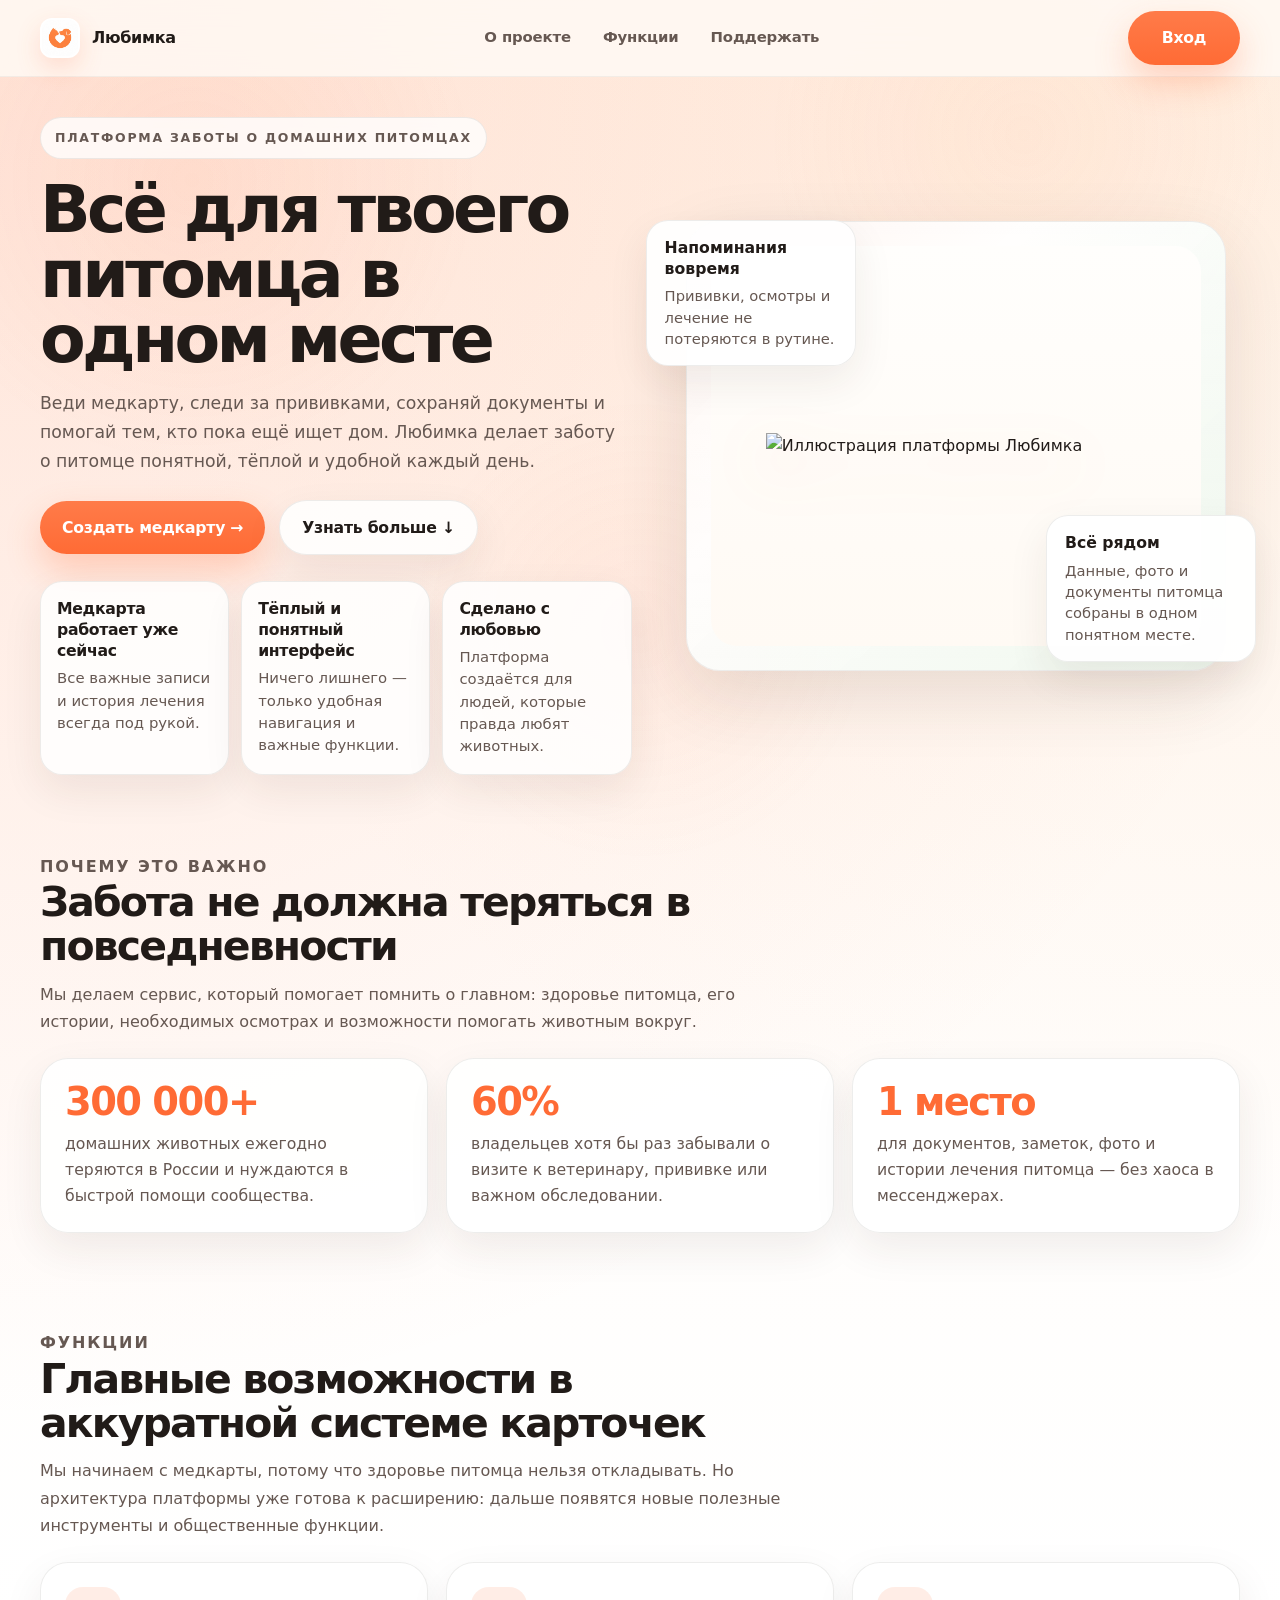
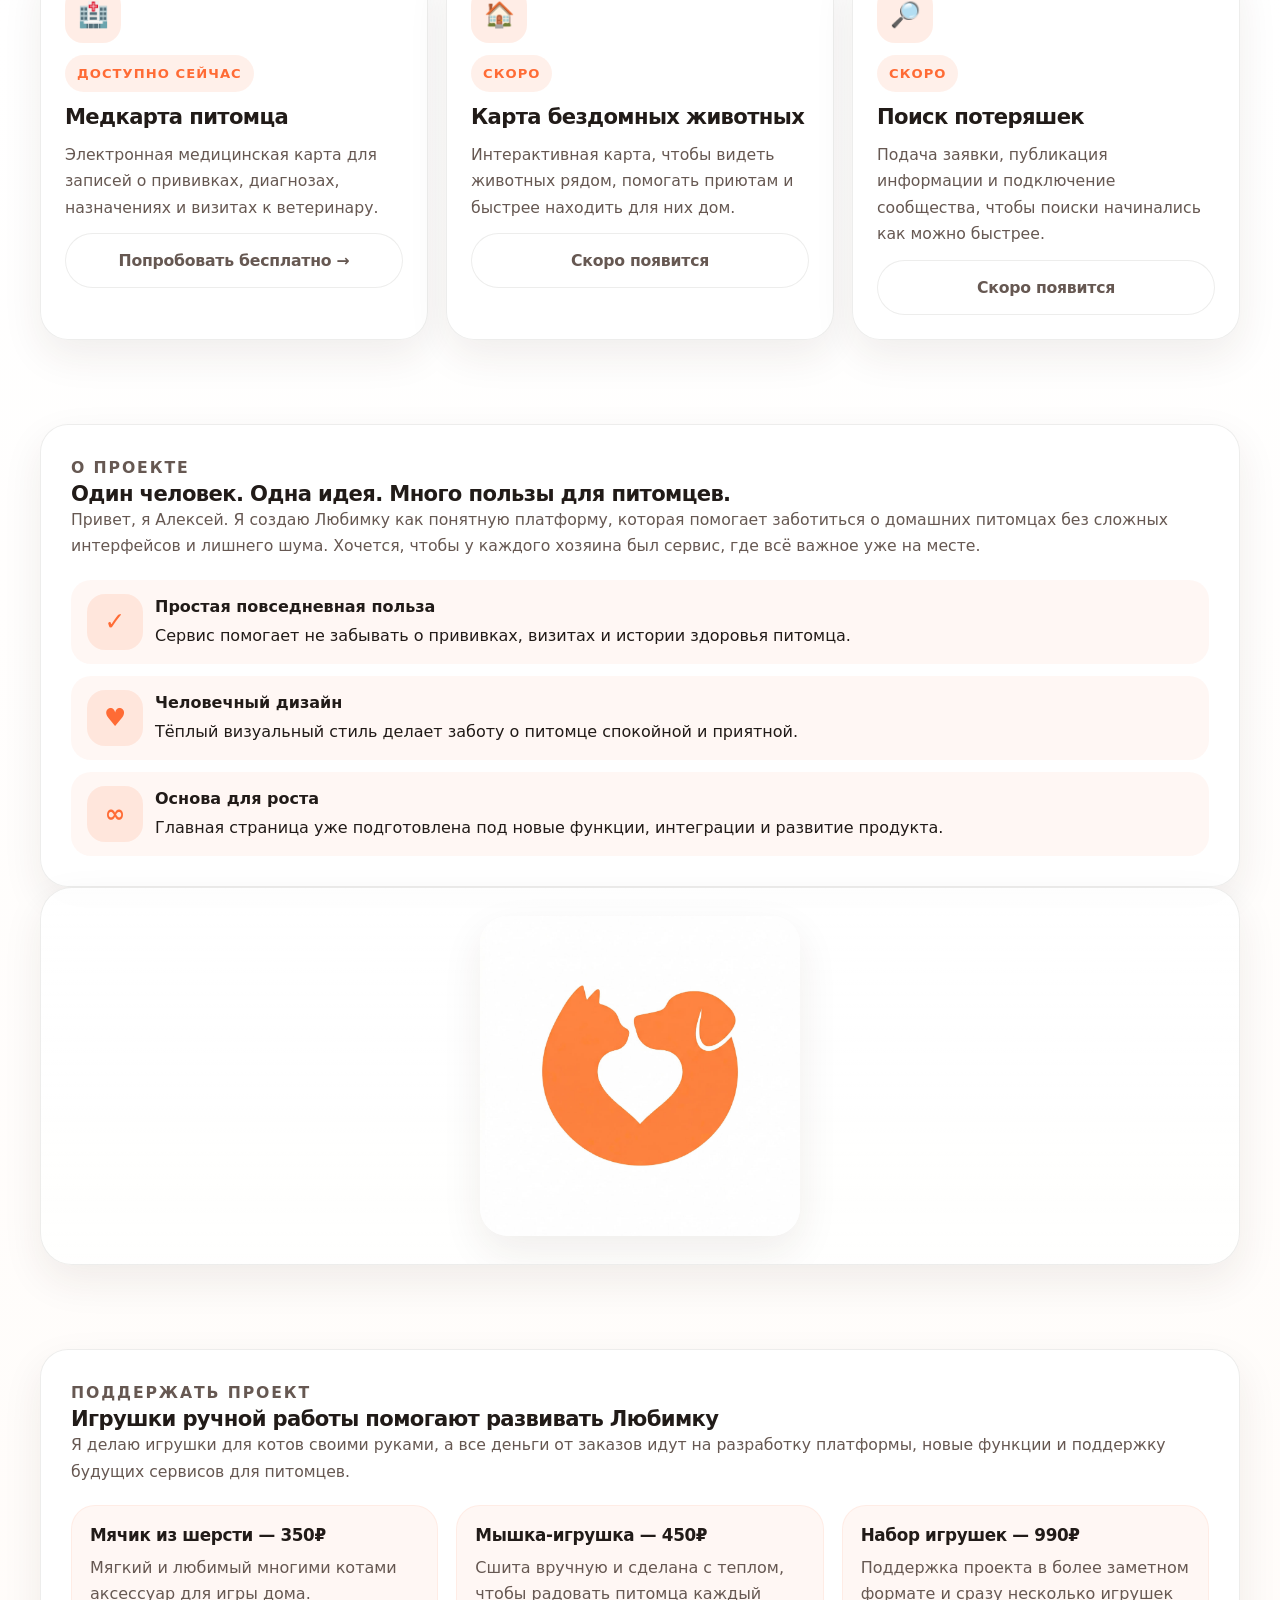
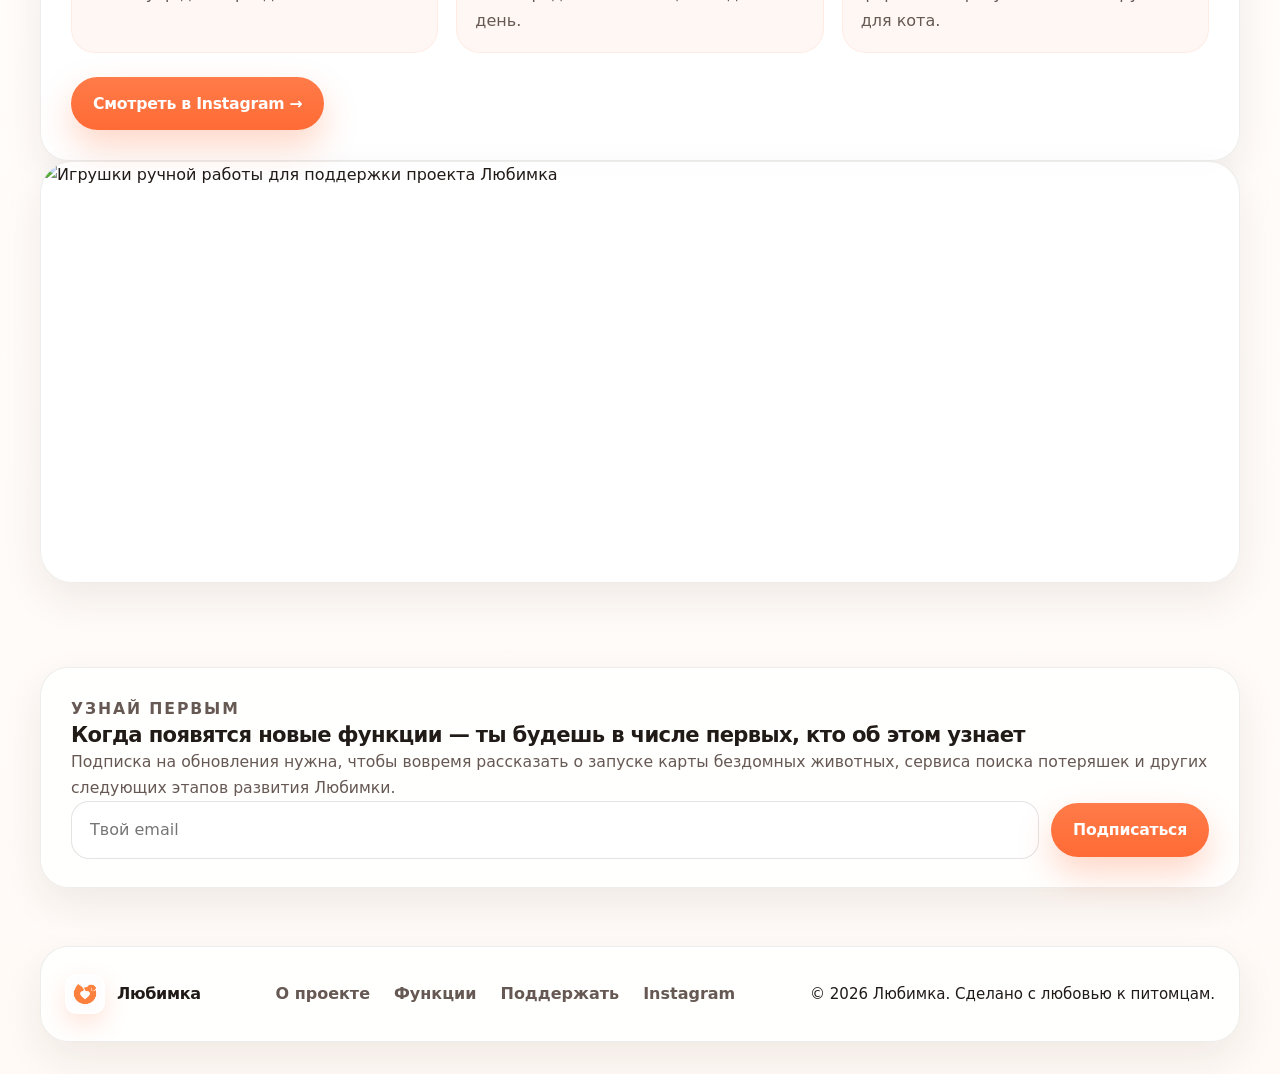
==== index.html @ a91e1d3e "Fix production routes for auth and medical pages" ====
<!DOCTYPE html>
<html lang="ru">
<head>
  <meta charset="UTF-8">
  <meta name="viewport" content="width=device-width, initial-scale=1.0">
  <title>Любимка — всё для твоего питомца в одном месте</title>
  <meta name="description" content="Любимка — современная платформа заботы о домашних питомцах: медкарта, напоминания, поддержка бездомных животных и будущий поиск потеряшек.">
  <meta property="og:title" content="Любимка — всё для твоего питомца в одном месте">
  <meta property="og:description" content="Веди медкарту питомца, сохраняй важные документы и следи за прививками в одном понятном сервисе.">
  <meta property="og:type" content="website">
  <meta property="og:image" content="photo_2026-04-09_22-03-16_e01f6d06.jpg">
  <meta name="theme-color" content="#FF6B35">
  <link rel="canonical" href="https://magical-biscuit-95eb03.netlify.app/">
  <style data-inline-local-styles>
    :root {
      --bg: #fffaf6;
      --surface: rgba(255, 255, 255, 0.88);
      --surface-strong: #ffffff;
      --text: #211b18;
      --muted: #665852;
      --line: rgba(33, 27, 24, 0.08);
      --primary: #FF6B35;
      --primary-dark: #ea5722;
      --primary-soft: rgba(255, 107, 53, 0.12);
      --shadow: 0 24px 70px rgba(62, 38, 23, 0.12);
      --shadow-soft: 0 16px 40px rgba(62, 38, 23, 0.08);
      --radius-xl: 32px;
      --radius-lg: 24px;
      --radius-md: 18px;
      --container: 1200px;
    }

    * {
      box-sizing: border-box;
    }

    html {
      scroll-behavior: smooth;
    }

    body {
      margin: 0;
      font-family: Inter, ui-sans-serif, system-ui, -apple-system, BlinkMacSystemFont, "Segoe UI", sans-serif;
      color: var(--text);
      line-height: 1.6;
      -webkit-font-smoothing: antialiased;
      text-rendering: optimizeLegibility;
      background:
        radial-gradient(circle at top left, rgba(255, 107, 53, 0.16), transparent 32%),
        radial-gradient(circle at top right, rgba(255, 194, 137, 0.18), transparent 28%),
        linear-gradient(180deg, #fff9f4 0%, #ffffff 38%, #fffaf6 100%);
      min-width: 320px;
    }

    body::before {
      content: "";
      position: fixed;
      inset: 0;
      pointer-events: none;
      opacity: 0.1;
      background: url("lubimka-soft-pattern_5f433687.png") center top / cover no-repeat;
      z-index: -2;
    }

    body::after {
      content: "";
      position: fixed;
      inset: 0;
      pointer-events: none;
      background:
        radial-gradient(circle at 15% 20%, rgba(255, 107, 53, 0.08), transparent 22%),
        radial-gradient(circle at 80% 15%, rgba(255, 175, 120, 0.08), transparent 20%),
        radial-gradient(circle at 50% 70%, rgba(255, 107, 53, 0.06), transparent 26%);
      z-index: -1;
    }

    img {
      max-width: 100%;
      display: block;
    }

    a {
      color: inherit;
      text-decoration: none;
    }

    button,
    input {
      font: inherit;
    }

    .container {
      width: min(var(--container), calc(100% - 32px));
      margin: 0 auto;
    }

    .site-shell {
      overflow: clip;
    }

    .topbar {
      position: sticky;
      top: 0;
      z-index: 40;
      backdrop-filter: blur(18px);
      background: rgba(255, 250, 246, 0.82);
      border-bottom: 1px solid rgba(33, 27, 24, 0.05);
    }

    .topbar-inner {
      min-height: 76px;
      display: grid;
      grid-template-columns: auto 1fr auto;
      align-items: center;
      gap: 24px;
    }

    .brand {
      display: inline-flex;
      align-items: center;
      gap: 12px;
      font-weight: 800;
      letter-spacing: -0.02em;
      white-space: nowrap;
    }

    .brand-logo {
      width: 40px;
      height: 40px;
      border-radius: 12px;
      object-fit: cover;
      box-shadow: 0 10px 25px rgba(255, 107, 53, 0.18);
      border: 2px solid rgba(255, 255, 255, 0.9);
      background: #fff;
    }

    .nav {
      display: flex;
      align-items: center;
      justify-content: center;
      gap: 32px;
      flex-wrap: wrap;
    }

    .nav a {
      color: var(--muted);
      font-size: 0.93rem;
      font-weight: 650;
      letter-spacing: -0.01em;
      transition: color 0.2s ease, transform 0.2s ease;
    }

    .nav a:hover {
      color: var(--text);
      transform: translateY(-1px);
    }

    .btn,
    .btn-secondary,
    .btn-ghost {
      display: inline-flex;
      align-items: center;
      justify-content: center;
      gap: 10px;
      border: none;
      border-radius: 999px;
      padding: 14px 22px;
      font-weight: 700;
      font-size: 0.98rem;
      letter-spacing: -0.015em;
      transition: transform 0.2s ease, box-shadow 0.2s ease, background 0.2s ease, color 0.2s ease;
      cursor: pointer;
    }

    .btn {
      color: #fff;
      background: linear-gradient(180deg, #ff7b49 0%, var(--primary) 100%);
      box-shadow: 0 16px 35px rgba(255, 107, 53, 0.28);
    }

    .btn:hover,
    .btn:focus-visible {
      transform: translateY(-2px);
      box-shadow: 0 20px 40px rgba(255, 107, 53, 0.34);
      background: linear-gradient(180deg, #ff8757 0%, var(--primary-dark) 100%);
      outline: none;
    }

    .btn-secondary {
      color: var(--text);
      background: rgba(255, 255, 255, 0.86);
      border: 1px solid rgba(33, 27, 24, 0.08);
      box-shadow: var(--shadow-soft);
    }

    .btn-secondary:hover,
    .btn-secondary:focus-visible {
      transform: translateY(-2px);
      outline: none;
      background: #fff;
    }

    .btn-ghost {
      color: var(--muted);
      background: rgba(255, 255, 255, 0.72);
      border: 1px solid rgba(33, 27, 24, 0.08);
      padding-inline: 20px;
    }

    .auth-control {
      position: relative;
      display: flex;
      align-items: center;
      justify-content: flex-end;
    }

    .auth-login-btn {
      min-width: 112px;
    }

    .user-menu {
      position: relative;
    }

    .user-avatar {
      width: 40px;
      height: 40px;
      border-radius: 50%;
      border: none;
      display: inline-flex;
      align-items: center;
      justify-content: center;
      background: #FF6B35;
      color: #ffffff;
      font-size: 1rem;
      font-weight: 800;
      line-height: 1;
      cursor: pointer;
      box-shadow: 0 14px 30px rgba(255, 107, 53, 0.24);
      transition: transform 0.2s ease, box-shadow 0.2s ease;
    }

    .user-avatar:hover,
    .user-avatar:focus-visible {
      transform: translateY(-1px);
      box-shadow: 0 18px 34px rgba(255, 107, 53, 0.3);
      outline: none;
    }

    .user-dropdown {
      position: absolute;
      top: calc(100% + 12px);
      right: 0;
      min-width: 210px;
      padding: 10px;
      display: grid;
      gap: 6px;
      background: rgba(255, 255, 255, 0.96);
      border: 1px solid rgba(33, 27, 24, 0.08);
      border-radius: 18px;
      box-shadow: var(--shadow-soft);
      backdrop-filter: blur(18px);
    }

    .user-dropdown[hidden],
    .user-menu[hidden],
    .auth-login-btn[hidden] {
      display: none !important;
    }

    .user-dropdown a,
    .user-dropdown button {
      width: 100%;
      border: none;
      background: transparent;
      border-radius: 12px;
      padding: 12px 14px;
      text-align: left;
      color: var(--text);
      font-weight: 650;
      cursor: pointer;
      transition: background 0.2s ease, color 0.2s ease;
    }

    .user-dropdown a:hover,
    .user-dropdown a:focus-visible,
    .user-dropdown button:hover,
    .user-dropdown button:focus-visible {
      background: rgba(255, 107, 53, 0.1);
      color: var(--primary-dark);
      outline: none;
    }

    .user-dropdown button {
      font: inherit;
    }

    main section {
      padding: 42px 0;
    }

    .hero {
      padding: 40px 0 24px;
    }

    .hero-grid {
      display: grid;
      grid-template-columns: minmax(0, 1.02fr) minmax(420px, 0.98fr);
      gap: 40px;
      align-items: center;
    }

    .eyebrow {
      display: inline-flex;
      align-items: center;
      gap: 10px;
      padding: 10px 14px;
      border-radius: 999px;
      background: rgba(255, 255, 255, 0.78);
      border: 1px solid rgba(33, 27, 24, 0.08);
      color: var(--muted);
      font-size: 0.78rem;
      letter-spacing: 0.14em;
      text-transform: uppercase;
      font-weight: 700;
      backdrop-filter: blur(12px);
    }

    .hero h1 {
      margin: 18px 0 16px;
      font-size: clamp(2.8rem, 5.2vw, 4.7rem);
      line-height: 0.98;
      letter-spacing: -0.055em;
      max-width: 660px;
    }

    .hero-text {
      font-size: 1.08rem;
      line-height: 1.68;
      color: var(--muted);
      max-width: 580px;
      margin: 0;
    }

    .hero-actions {
      display: flex;
      align-items: center;
      gap: 14px;
      flex-wrap: wrap;
      margin-top: 24px;
    }

    .hero-benefits {
      display: grid;
      grid-template-columns: repeat(3, minmax(0, 1fr));
      gap: 12px;
      margin-top: 26px;
    }

    .benefit-card {
      padding: 16px;
      border-radius: 22px;
      background: rgba(255, 255, 255, 0.84);
      border: 1px solid rgba(33, 27, 24, 0.08);
      box-shadow: var(--shadow-soft);
    }

    .benefit-card strong {
      display: block;
      margin-bottom: 6px;
      font-size: 0.98rem;
      line-height: 1.35;
      letter-spacing: -0.02em;
    }

    .benefit-card span {
      display: block;
      color: var(--muted);
      font-size: 0.93rem;
      line-height: 1.5;
    }

    .hero-visual {
      position: relative;
      min-height: 520px;
      display: flex;
      align-items: center;
      justify-content: center;
    }

    .hero-visual::before {
      content: "";
      position: absolute;
      inset: 10% 8% 14% 12%;
      background: radial-gradient(circle, rgba(255, 107, 53, 0.16) 0%, rgba(255, 107, 53, 0.06) 42%, transparent 74%);
      filter: blur(6px);
      z-index: 0;
    }

    .device-card {
      position: relative;
      width: min(100%, 540px);
      border-radius: 34px;
      background: linear-gradient(180deg, rgba(255,255,255,0.95), rgba(255,255,255,0.88));
      border: 1px solid rgba(33, 27, 24, 0.08);
      box-shadow: var(--shadow);
      padding: 24px;
      overflow: hidden;
      z-index: 1;
    }

    .device-card::before {
      content: "";
      position: absolute;
      inset: 0;
      background: linear-gradient(135deg, rgba(255, 107, 53, 0.06), transparent 35%, rgba(120, 201, 123, 0.12) 100%);
      pointer-events: none;
    }

    .device-screen {
      position: relative;
      min-height: 400px;
      border-radius: 26px;
      background: linear-gradient(180deg, #fffefc 0%, #fffaf4 100%);
      display: flex;
      align-items: center;
      justify-content: center;
      overflow: hidden;
    }

    .device-screen img {
      width: 100%;
      max-width: 380px;
      object-fit: contain;
      filter: drop-shadow(0 18px 28px rgba(255, 107, 53, 0.22));
    }

    .floating-note {
      position: absolute;
      background: rgba(255, 255, 255, 0.94);
      border: 1px solid rgba(33, 27, 24, 0.08);
      border-radius: 22px;
      box-shadow: var(--shadow-soft);
      padding: 16px 18px;
      width: 210px;
      z-index: 2;
    }

    .floating-note strong {
      display: block;
      margin-bottom: 6px;
      font-size: 0.98rem;
      line-height: 1.35;
    }

    .floating-note span {
      display: block;
      color: var(--muted);
      line-height: 1.45;
      font-size: 0.92rem;
    }

    .floating-note.top {
      top: 34px;
      left: -26px;
    }

    .floating-note.bottom {
      right: -16px;
      bottom: 44px;
    }

    .section-heading {
      max-width: 760px;
      margin-bottom: 22px;
    }

    .section-kicker {
      margin: 0 0 10px;
      color: var(--primary);
      font-size: 0.84rem;
      font-weight: 800;
      letter-spacing: 0.12em;
      text-transform: uppercase;
    }

    .section-heading h2 {
      margin: 0;
      font-size: clamp(2rem, 3.2vw, 2.9rem);
      line-height: 1.08;
      letter-spacing: -0.045em;
    }

    .section-heading p {
      margin: 12px 0 0;
      color: var(--muted);
      font-size: 1rem;
      line-height: 1.72;
    }

    .stats-grid,
    .features-grid,
    .support-grid,
    .footer-grid {
      display: grid;
      gap: 18px;
    }

    .stats-grid {
      grid-template-columns: repeat(3, minmax(0, 1fr));
      margin-top: 8px;
    }

    .stat-card,
    .feature-card,
    .about-card,
    .support-panel,
    .subscribe-panel {
      background: rgba(255, 255, 255, 0.88);
      border: 1px solid rgba(33, 27, 24, 0.08);
      border-radius: 28px;
      box-shadow: var(--shadow-soft);
    }

    .stat-card {
      padding: 24px;
    }

    .stat-card strong {
      display: block;
      font-size: clamp(2rem, 3vw, 2.8rem);
      line-height: 1;
      letter-spacing: -0.04em;
      margin-bottom: 10px;
      color: var(--primary);
    }

    .stat-card span {
      color: var(--muted);
      font-size: 0.98rem;
      line-height: 1.58;
    }

    .features-grid {
      grid-template-columns: repeat(3, minmax(0, 1fr));
    }

    .feature-card {
      padding: 24px;
      display: flex;
      flex-direction: column;
      gap: 12px;
      min-height: 260px;
    }

    .feature-icon {
      width: 56px;
      height: 56px;
      border-radius: 18px;
      display: inline-flex;
      align-items: center;
      justify-content: center;
      background: var(--primary-soft);
      color: var(--primary);
      font-size: 1.55rem;
      font-weight: 800;
    }

    .feature-label {
      display: inline-flex;
      align-self: flex-start;
      padding: 8px 12px;
      border-radius: 999px;
      background: rgba(255, 107, 53, 0.1);
      color: var(--primary);
      font-size: 0.82rem;
      font-weight: 800;
      text-transform: uppercase;
      letter-spacing: 0.08em;
    }

    .feature-card h3,
    .about-card h3,
    .support-panel h3,
    .subscribe-copy h3 {
      margin: 0;
      font-size: 1.32rem;
      line-height: 1.24;
      letter-spacing: -0.03em;
    }

       .feature-card p,
    .about-card p,
    .support-panel p,
    .subscribe-copy p {
      margin: 0;
      color: var(--muted);
      font-size: 0.98rem;
      line-height: 1.68;
    }
t: 1.75;
    }

    .about-layout,
    .support-layout,
    .subscribe-layout {
      display: grid;
      gap: 22px;
      align-items: stretch;
    }

    .about-layout {
      grid-template-columns: minmax(0, 1.05fr) minmax(320px, 0.95fr);
    }

    .about-card {
      padding: 30px;
    }

    .about-list {
      display: grid;
      gap: 12px;
      margin-top: 20px;
    }

    .about-item {
      display: flex;
      align-items: flex-start;
      gap: 12px;
      padding: 14px 16px;
      border-radius: 20px;
      background: rgba(255, 107, 53, 0.05);
    }

    .about-item strong {
      display: block;
      margin-bottom: 4px;
      font-size: 1rem;
    }

    .about-visual {
      position: relative;
      border-radius: 32px;
      overflow: hidden;
      min-height: 100%;
      background: linear-gradient(180deg, rgba(255,255,255,0.88), rgba(255,255,255,0.75));
      border: 1px solid rgba(33, 27, 24, 0.08);
      box-shadow: var(--shadow-soft);
      display: flex;
      align-items: center;
      justify-content: center;
      padding: 28px;
    }

    .about-visual img {
      width: min(100%, 320px);
      aspect-ratio: 1 / 1;
      object-fit: cover;
      border-radius: 28px;
      box-shadow: var(--shadow-soft);
    }

    .support-layout {
      grid-template-columns: minmax(0, 1.1fr) minmax(320px, 0.9fr);
    }

    .support-panel {
      padding: 30px;
    }

    .support-grid {
      grid-template-columns: repeat(3, minmax(0, 1fr));
      margin-top: 20px;
    }

    .support-card {
      padding: 18px;
      border-radius: 24px;
      background: rgba(255, 107, 53, 0.05);
      border: 1px solid rgba(255, 107, 53, 0.08);
    }

    .support-card strong {
      display: block;
      margin-bottom: 8px;
      font-size: 1.05rem;
      line-height: 1.35;
      letter-spacing: -0.02em;
    }

    .support-card span {
      display: block;
      color: var(--muted);
      line-height: 1.65;
    }

    .support-image {
      border-radius: 32px;
      overflow: hidden;
      box-shadow: var(--shadow-soft);
      border: 1px solid rgba(33, 27, 24, 0.08);
      background: rgba(255,255,255,0.9);
      min-height: 100%;
    }

    .support-image img {
      width: 100%;
      height: 100%;
      min-height: 420px;
      object-fit: cover;
    }

    .subscribe-panel {
      padding: 28px 30px;
    }

    .subscribe-layout {
      grid-template-columns: minmax(0, 1.1fr) minmax(320px, 0.9fr);
      align-items: center;
    }

    .subscribe-form {
      display: grid;
      grid-template-columns: minmax(0, 1fr) auto;
      gap: 12px;
      align-items: center;
    }

    .subscribe-form input {
      width: 100%;
      padding: 15px 18px;
      border-radius: 18px;
      border: 1px solid rgba(33, 27, 24, 0.12);
      background: #fff;
      color: var(--text);
      outline: none;
      transition: border-color 0.2s ease, box-shadow 0.2s ease;
    }

    .subscribe-form input:focus {
      border-color: rgba(255, 107, 53, 0.45);
      box-shadow: 0 0 0 4px rgba(255, 107, 53, 0.12);
    }

    .footer {
      padding: 16px 0 32px;
    }

    .footer-grid {
      grid-template-columns: auto 1fr auto;
      align-items: center;
      padding: 20px 24px;
      border-radius: 28px;
      background: rgba(255, 255, 255, 0.88);
      border: 1px solid rgba(33, 27, 24, 0.08);
      box-shadow: var(--shadow-soft);
    }

    .footer-links {
      display: flex;
      justify-content: center;
      gap: 24px;
      flex-wrap: wrap;
      color: var(--muted);
      font-weight: 600;
    }

    .footer-links a:hover {
      color: var(--text);
    }

    .footer-note {
      text-align: right;
      font-size: 0.94rem;
    }

    @media (max-width: 1100px) {
      .hero-grid,
      .about-layout,
      .support-layout,
      .subscribe-layout {
        grid-template-columns: 1fr;
      }

      .hero-visual {
        min-height: auto;
        padding-top: 8px;
      }

      .floating-note.top {
        left: 8px;
      }

      .floating-note.bottom {
        right: 8px;
      }
    }

    @media (max-width: 960px) {
      .topbar-inner,
      .footer-grid {
        grid-template-columns: 1fr;
        justify-items: center;
        text-align: center;
      }

      .nav {
        gap: 18px;
      }

      .hero-benefits,
      .features-grid,
      .stats-grid,
      .support-grid {
        grid-template-columns: 1fr;
      }

      .subscribe-form {
        grid-template-columns: 1fr;
      }

      .footer-note {
        text-align: center;
      }
    }

    @media (max-width: 720px) {
      main section {
        padding: 34px 0;
      }

      .topbar {
        position: static;
      }

      .topbar-inner {
        padding: 16px 0;
        gap: 14px;
      }

      .hero {
        padding-top: 22px;
      }

      .hero h1 {
        font-size: clamp(2.25rem, 11vw, 3.25rem);
        line-height: 1;
      }

      .hero-text,
      .section-heading p,
      .feature-card p,
      .about-card p,
      .support-panel p,
      .subscribe-copy p {
        font-size: 0.98rem;
        line-height: 1.62;
      }

      .hero-actions {
        flex-direction: column;
        align-items: stretch;
      }

      .btn,
      .btn-secondary,
      .btn-ghost {
        width: 100%;
      }

      .device-card {
        padding: 16px;
      }

      .device-screen {
        min-height: 280px;
      }

      .floating-note {
        position: static;
        width: auto;
        margin-top: 14px;
      }

      .about-card,
      .support-panel,
      .subscribe-panel,
      .stat-card,
      .feature-card {
        padding: 22px;
      }

      .support-image img {
        min-height: 280px;
      }
    }
  </style>
</head>
<body>
  <div class="site-shell">
    <header class="topbar">
      <div class="container topbar-inner">
        <a class="brand" href="#hero" aria-label="Любимка — на главную">
          <img class="brand-logo" src="photo_2026-04-09_22-03-16_e01f6d06.jpg" alt="Логотип Любимка">
          <span>Любимка</span>
        </a>

        <nav class="nav" aria-label="Главное меню">
          <a href="#about">О проекте</a>
          <a href="#features">Функции</a>
          <a href="#support">Поддержать</a>
        </nav>

        <div class="auth-control" data-auth-control>
          <a class="btn auth-login-btn" href="/auth">Вход</a>

          <div class="user-menu" data-user-menu hidden>
            <button
              class="user-avatar"
              type="button"
              aria-label="Открыть меню пользователя"
              aria-haspopup="true"
              aria-expanded="false"
              data-user-avatar
            >
              Л
            </button>

            <div class="user-dropdown" data-user-dropdown hidden>
              <a href="profile.html">Мой профиль</a>
              <a href="pets.html">Мои питомцы</a>
              <button type="button" data-logout-button>Выйти</button>
            </div>
          </div>
        </div>
      </div>
    </header>

    <main>
      <section class="hero" id="hero">
        <div class="container hero-grid">
          <div>
            <div class="eyebrow">Платформа заботы о домашних питомцах</div>
            <h1>Всё для твоего питомца в одном месте</h1>
            <p class="hero-text">
              Веди медкарту, следи за прививками, сохраняй документы и помогай тем,
              кто пока ещё ищет дом. Любимка делает заботу о питомце понятной, тёплой и удобной каждый день.
            </p>

            <div class="hero-actions">
              <a class='btn' href='/medical'>Создать медкарту →</a>
              <a class="btn-secondary" href="#features">Узнать больше ↓</a>
            </div>

            <div class="hero-benefits">
              <div class="benefit-card">
                <strong>Медкарта работает уже сейчас</strong>
                <span>Все важные записи и история лечения всегда под рукой.</span>
              </div>
              <div class="benefit-card">
                <strong>Тёплый и понятный интерфейс</strong>
                <span>Ничего лишнего — только удобная навигация и важные функции.</span>
              </div>
              <div class="benefit-card">
                <strong>Сделано с любовью</strong>
                <span>Платформа создаётся для людей, которые правда любят животных.</span>
              </div>
            </div>
          </div>

          <div class="hero-visual" aria-hidden="true">
            <div class="floating-note top">
              <strong>Напоминания вовремя</strong>
              <span>Прививки, осмотры и лечение не потеряются в рутине.</span>
            </div>

            <div class="device-card">
              <div class="device-screen">
                <img src="lubimka-hero-companions_fc67091d.png" alt="Иллюстрация платформы Любимка">
              </div>
            </div>

            <div class="floating-note bottom">
              <strong>Всё рядом</strong>
              <span>Данные, фото и документы питомца собраны в одном понятном месте.</span>
            </div>
          </div>
        </div>
      </section>

      <section>
        <div class="container">
          <div class="section-heading">
            <p class="section-kicker">Почему это важно</p>
            <h2>Забота не должна теряться в повседневности</h2>
            <p>
              Мы делаем сервис, который помогает помнить о главном: здоровье питомца, его истории,
              необходимых осмотрах и возможности помогать животным вокруг.
            </p>
          </div>

          <div class="stats-grid">
            <div class="stat-card">
              <strong>300 000+</strong>
              <span>домашних животных ежегодно теряются в России и нуждаются в быстрой помощи сообщества.</span>
            </div>
            <div class="stat-card">
              <strong>60%</strong>
              <span>владельцев хотя бы раз забывали о визите к ветеринару, прививке или важном обследовании.</span>
            </div>
            <div class="stat-card">
              <strong>1 место</strong>
              <span>для документов, заметок, фото и истории лечения питомца — без хаоса в мессенджерах.</span>
            </div>
          </div>
        </div>
      </section>

      <section id="features">
        <div class="container">
          <div class="section-heading">
            <p class="section-kicker">Функции</p>
            <h2>Главные возможности в аккуратной системе карточек</h2>
            <p>
              Мы начинаем с медкарты, потому что здоровье питомца нельзя откладывать. Но архитектура платформы
              уже готова к расширению: дальше появятся новые полезные инструменты и общественные функции.
            </p>
          </div>

          <div class="features-grid">
            <article class="feature-card">
              <div class="feature-icon">🏥</div>
              <div class="feature-label">Доступно сейчас</div>
              <h3>Медкарта питомца</h3>
              <p>
                Электронная медицинская карта для записей о прививках, диагнозах, назначениях и визитах к ветеринару.
              </p>
              <a class='btn-ghost' href='/medical'>Попробовать бесплатно →</a>
            </article>

            <article class="feature-card">
              <div class="feature-icon">🏠</div>
              <div class="feature-label">Скоро</div>
              <h3>Карта бездомных животных</h3>
              <p>
                Интерактивная карта, чтобы видеть животных рядом, помогать приютам и быстрее находить для них дом.
              </p>
              <span class="btn-ghost">Скоро появится</span>
            </article>

            <article class="feature-card">
              <div class="feature-icon">🔎</div>
              <div class="feature-label">Скоро</div>
              <h3>Поиск потеряшек</h3>
              <p>
                Подача заявки, публикация информации и подключение сообщества, чтобы поиски начинались как можно быстрее.
              </p>
              <span class="btn-ghost">Скоро появится</span>
            </article>
          </div>
        </div>
      </section>

      <section id="about">
        <div class="container about-layout">
          <div class="about-card">
            <p class="section-kicker">О проекте</p>
            <h3>Один человек. Одна идея. Много пользы для питомцев.</h3>
            <p>
              Привет, я Алексей. Я создаю Любимку как понятную платформу, которая помогает заботиться о домашних питомцах
              без сложных интерфейсов и лишнего шума. Хочется, чтобы у каждого хозяина был сервис, где всё важное уже на месте.
            </p>

            <div class="about-list">
              <div class="about-item">
                <div class="feature-icon">✓</div>
                <div>
                  <strong>Простая повседневная польза</strong>
                  <span>Сервис помогает не забывать о прививках, визитах и истории здоровья питомца.</span>
                </div>
              </div>
              <div class="about-item">
                <div class="feature-icon">♥</div>
                <div>
                  <strong>Человечный дизайн</strong>
                  <span>Тёплый визуальный стиль делает заботу о питомце спокойной и приятной.</span>
                </div>
              </div>
              <div class="about-item">
                <div class="feature-icon">∞</div>
                <div>
                  <strong>Основа для роста</strong>
                  <span>Главная страница уже подготовлена под новые функции, интеграции и развитие продукта.</span>
                </div>
              </div>
            </div>
          </div>

          <div class="about-visual">
            <img src="photo_2026-04-09_22-03-16_e01f6d06.jpg" alt="Создатель проекта Любимка">
          </div>
        </div>
      </section>

      <section id="support">
        <div class="container support-layout">
          <div class="support-panel">
            <p class="section-kicker">Поддержать проект</p>
            <h3>Игрушки ручной работы помогают развивать Любимку</h3>
            <p>
              Я делаю игрушки для котов своими руками, а все деньги от заказов идут на разработку платформы,
              новые функции и поддержку будущих сервисов для питомцев.
            </p>

            <div class="support-grid">
              <div class="support-card">
                <strong>Мячик из шерсти — 350₽</strong>
                <span>Мягкий и любимый многими котами аксессуар для игры дома.</span>
              </div>
              <div class="support-card">
                <strong>Мышка-игрушка — 450₽</strong>
                <span>Сшита вручную и сделана с теплом, чтобы радовать питомца каждый день.</span>
              </div>
              <div class="support-card">
                <strong>Набор игрушек — 990₽</strong>
                <span>Поддержка проекта в более заметном формате и сразу несколько игрушек для кота.</span>
              </div>
            </div>

            <div class="hero-actions">
              <a class="btn" href="https://www.instagram.com/lubimka.app/" target="_blank" rel="noreferrer">Смотреть в Instagram →</a>
            </div>
          </div>

          <div class="support-image">
            <img src="lubimka-support-merch_e0a95299.png" alt="Игрушки ручной работы для поддержки проекта Любимка">
          </div>
        </div>
      </section>

      <section>
        <div class="container">
          <div class="subscribe-panel">
            <div class="subscribe-layout">
              <div class="subscribe-copy">
                <p class="section-kicker">Узнай первым</p>
                <h3>Когда появятся новые функции — ты будешь в числе первых, кто об этом узнает</h3>
                <p>
                  Подписка на обновления нужна, чтобы вовремя рассказать о запуске карты бездомных животных,
                  сервиса поиска потеряшек и других следующих этапов развития Любимки.
                </p>
              </div>

              <form class="subscribe-form">
                <input type="email" placeholder="Твой email" aria-label="Email">
                <button class="btn" type="submit">Подписаться</button>
              </form>
            </div>
          </div>
        </div>
      </section>
    </main>

    <footer class="footer">
      <div class="container footer-grid">
        <a class="brand" href="#hero">
          <img class="brand-logo" src="photo_2026-04-09_22-03-16_e01f6d06.jpg" alt="Любимка">
          <span>Любимка</span>
        </a>

        <div class="footer-links">
          <a href="#about">О проекте</a>
          <a href="#features">Функции</a>
          <a href="#support">Поддержать</a>
          <a href="https://www.instagram.com/lubimka.app/" target="_blank" rel="noreferrer">Instagram</a>
        </div>

        <p class="footer-note">© 2026 Любимка. Сделано с любовью к питомцам.</p>
      </div>
    </footer>
  </div>
  <script src="https://cdn.jsdelivr.net/npm/@supabase/supabase-js@2"></script>
  <script>
    const SUPABASE_URL = window.SUPABASE_URL || 'https://afnlrgfamcaxnnpqgxev.supabase.co';
    const SUPABASE_ANON_KEY = window.SUPABASE_ANON_KEY || 'eyJhbGciOiJIUzI1NiIsInR5cCI6IkpXVCJ9.eyJpc3MiOiJzdXBhYmFzZSIsInJlZiI6ImFmbmxyZ2ZhbWNheG5ucHFneGV2Iiwicm9sZSI6ImFub24iLCJpYXQiOjE3NzU3NzAwMjQsImV4cCI6MjA5MTM0NjAyNH0.O9g34xXE0K4GKzaMN857wPEHMTUK8V5LnhLS_V0yhDw';
    const supabaseClient = window.supabase.createClient(SUPABASE_URL, SUPABASE_ANON_KEY, {
      auth: {
        persistSession: true,
        autoRefreshToken: true,
        detectSessionInUrl: true
      }
    });

    const loginButton = document.querySelector('[data-auth-control] .auth-login-btn');
    const userMenu = document.querySelector('[data-user-menu]');
    const userAvatar = document.querySelector('[data-user-avatar]');
    const userDropdown = document.querySelector('[data-user-dropdown]');
    const logoutButton = document.querySelector('[data-logout-button]');
    const supabaseProjectRef = new URL(SUPABASE_URL).hostname.split('.')[0];
    const supabaseStorageKeyPrefix = `sb-${supabaseProjectRef}-`;

    function getUserInitial(user) {
      const candidate = user?.user_metadata?.full_name || user?.email || '';
      return candidate.trim().charAt(0).toUpperCase() || 'U';
    }

    function closeUserDropdown() {
      if (!userDropdown || !userAvatar) {
        return;
      }

      userDropdown.hidden = true;
      userAvatar.setAttribute('aria-expanded', 'false');
    }

    function openUserDropdown() {
      if (!userDropdown || !userAvatar) {
        return;
      }

      userDropdown.hidden = false;
      userAvatar.setAttribute('aria-expanded', 'true');
    }

    function clearStoredSupabaseSession() {
      [window.localStorage, window.sessionStorage].forEach((storage) => {
        if (!storage) {
          return;
        }

        const keys = [];
        for (let index = 0; index < storage.length; index += 1) {
          const key = storage.key(index);
          if (key) {
            keys.push(key);
          }
        }

        keys.forEach((key) => {
          if (key.startsWith(supabaseStorageKeyPrefix) && key.includes('auth-token')) {
            storage.removeItem(key);
          }
        });
      });
    }

    function renderAuthState(session) {
      const user = session?.user || null;

      if (!loginButton || !userMenu || !userAvatar) {
        return;
      }

      if (!user) {
        loginButton.hidden = false;
        userMenu.hidden = true;
        closeUserDropdown();
        return;
      }

      userAvatar.textContent = getUserInitial(user);
      userAvatar.title = user.user_metadata?.full_name || user.email || 'Профиль';
      loginButton.hidden = true;
      userMenu.hidden = false;
    }

    userAvatar?.addEventListener('click', () => {
      if (userDropdown.hidden) {
        openUserDropdown();
      } else {
        closeUserDropdown();
      }
    });

    document.addEventListener('click', (event) => {
      if (!userMenu || userMenu.hidden) {
        return;
      }

      if (!userMenu.contains(event.target)) {
        closeUserDropdown();
      }
    });

    document.addEventListener('keydown', (event) => {
      if (event.key === 'Escape') {
        closeUserDropdown();
      }
    });

    logoutButton?.addEventListener('click', () => {
      logoutButton.disabled = true;
      clearStoredSupabaseSession();
      renderAuthState(null);
      closeUserDropdown();
      logoutButton.disabled = false;
      window.location.replace('/auth?logout=1');
    });

    supabaseClient.auth.onAuthStateChange((event, session) => {
      renderAuthState(session);

      if (event === 'SIGNED_OUT') {
        window.location.replace('/auth');
      }
    });

    (async () => {
      const { data, error } = await supabaseClient.auth.getSession();

      if (error) {
        renderAuthState(null);
        return;
      }

      renderAuthState(data.session || null);
    })();
  </script>
</body>
</html>
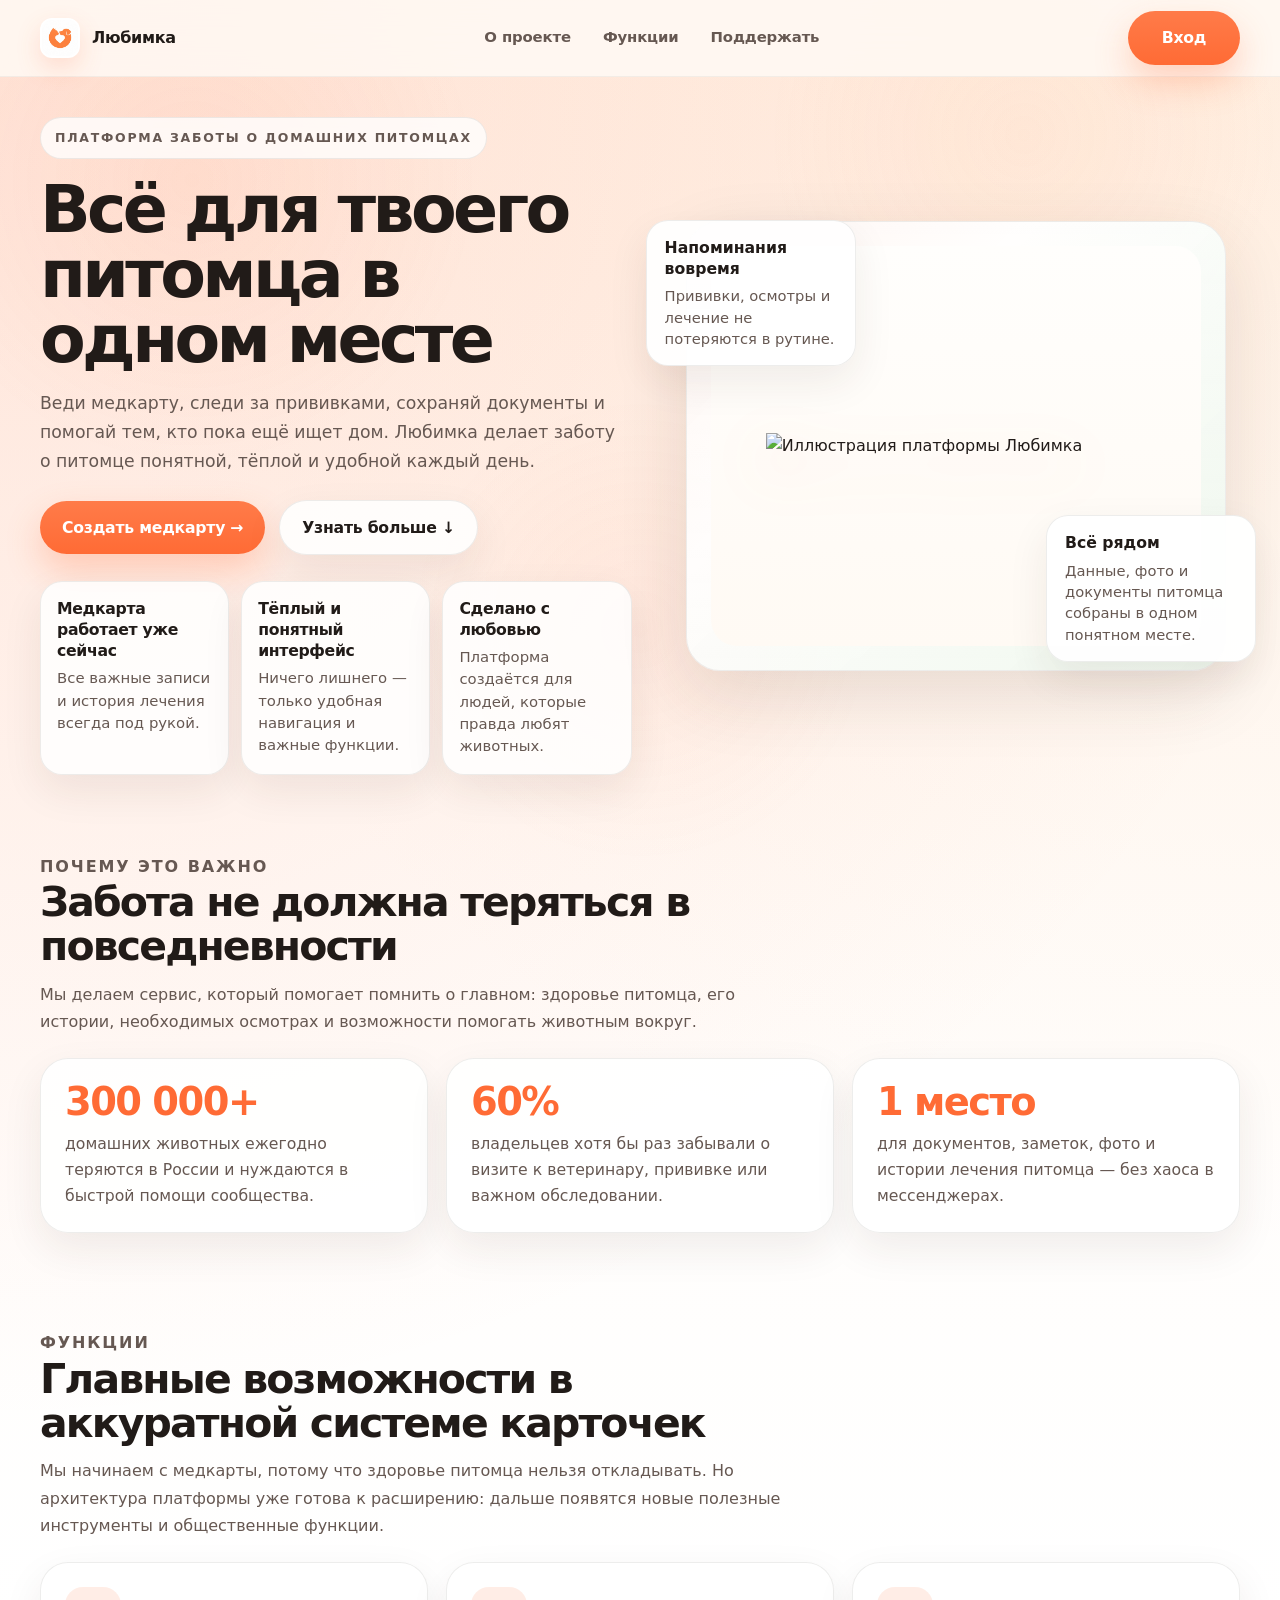
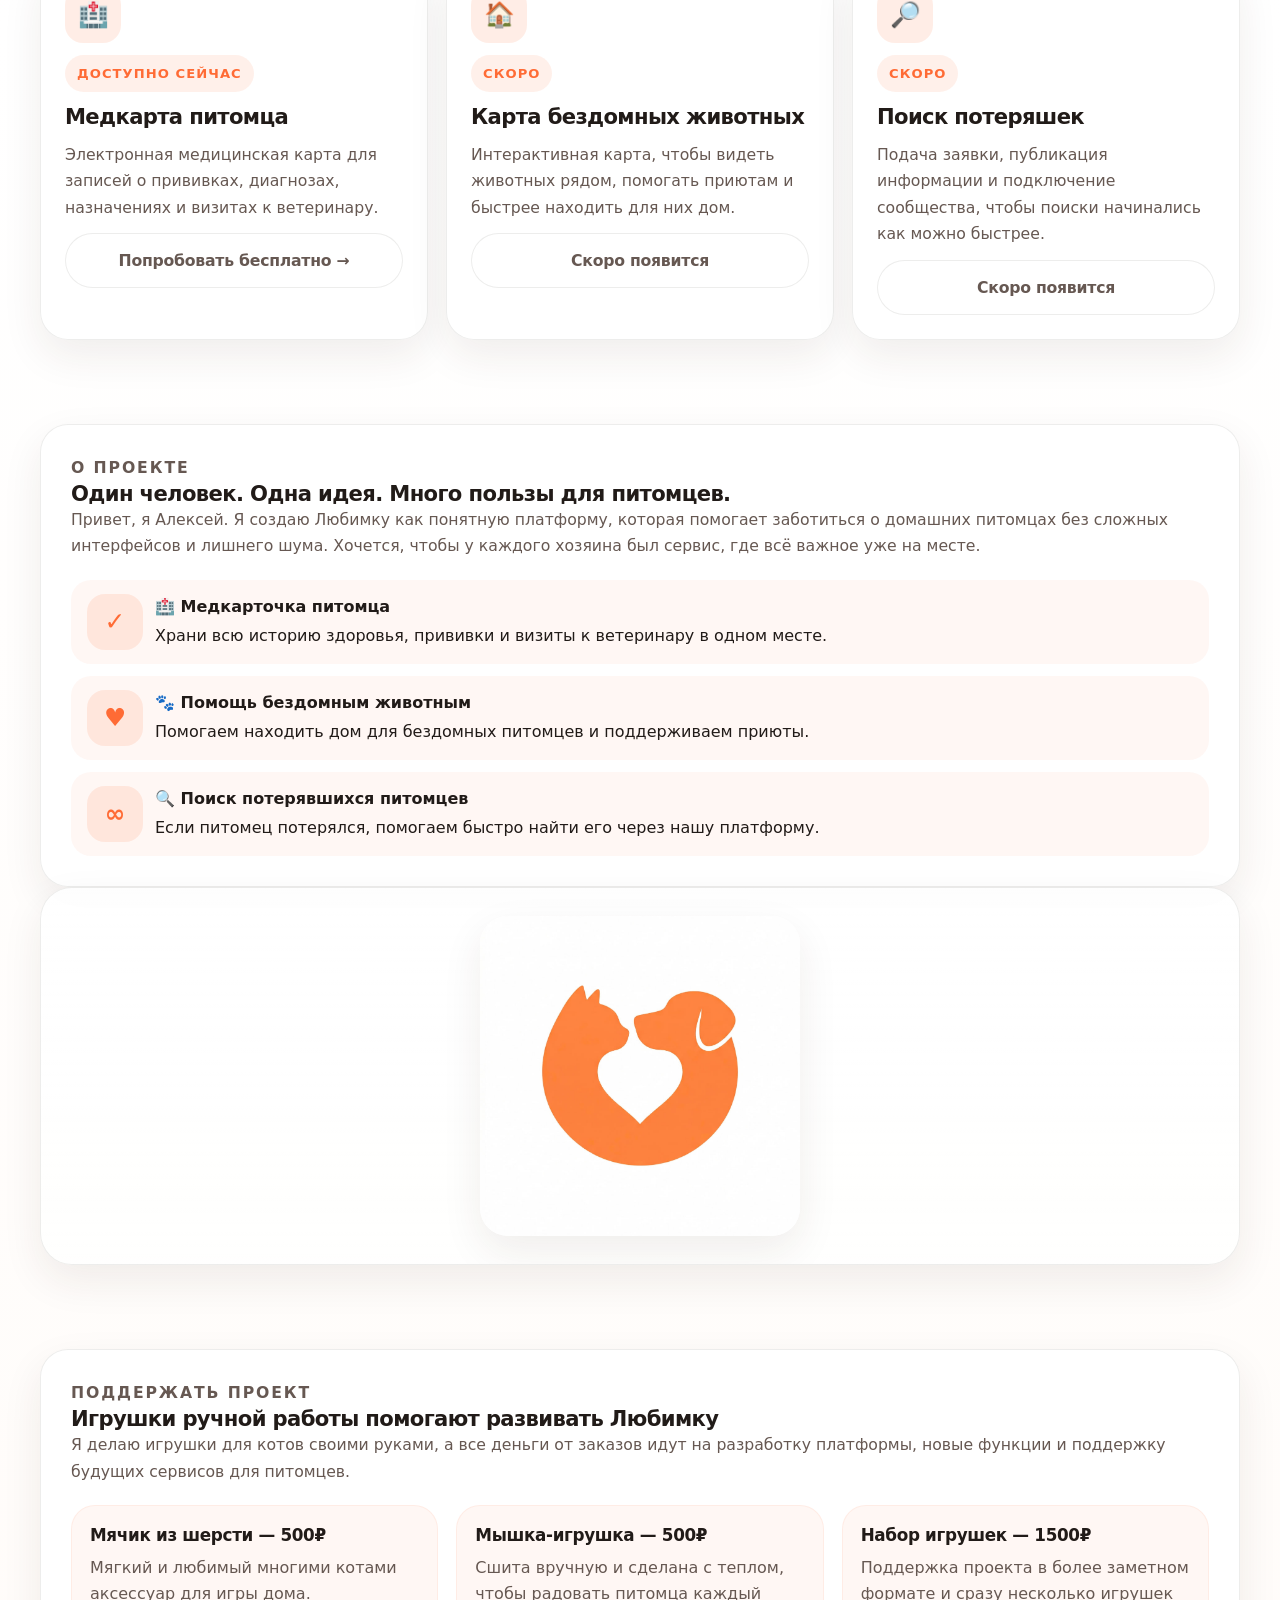
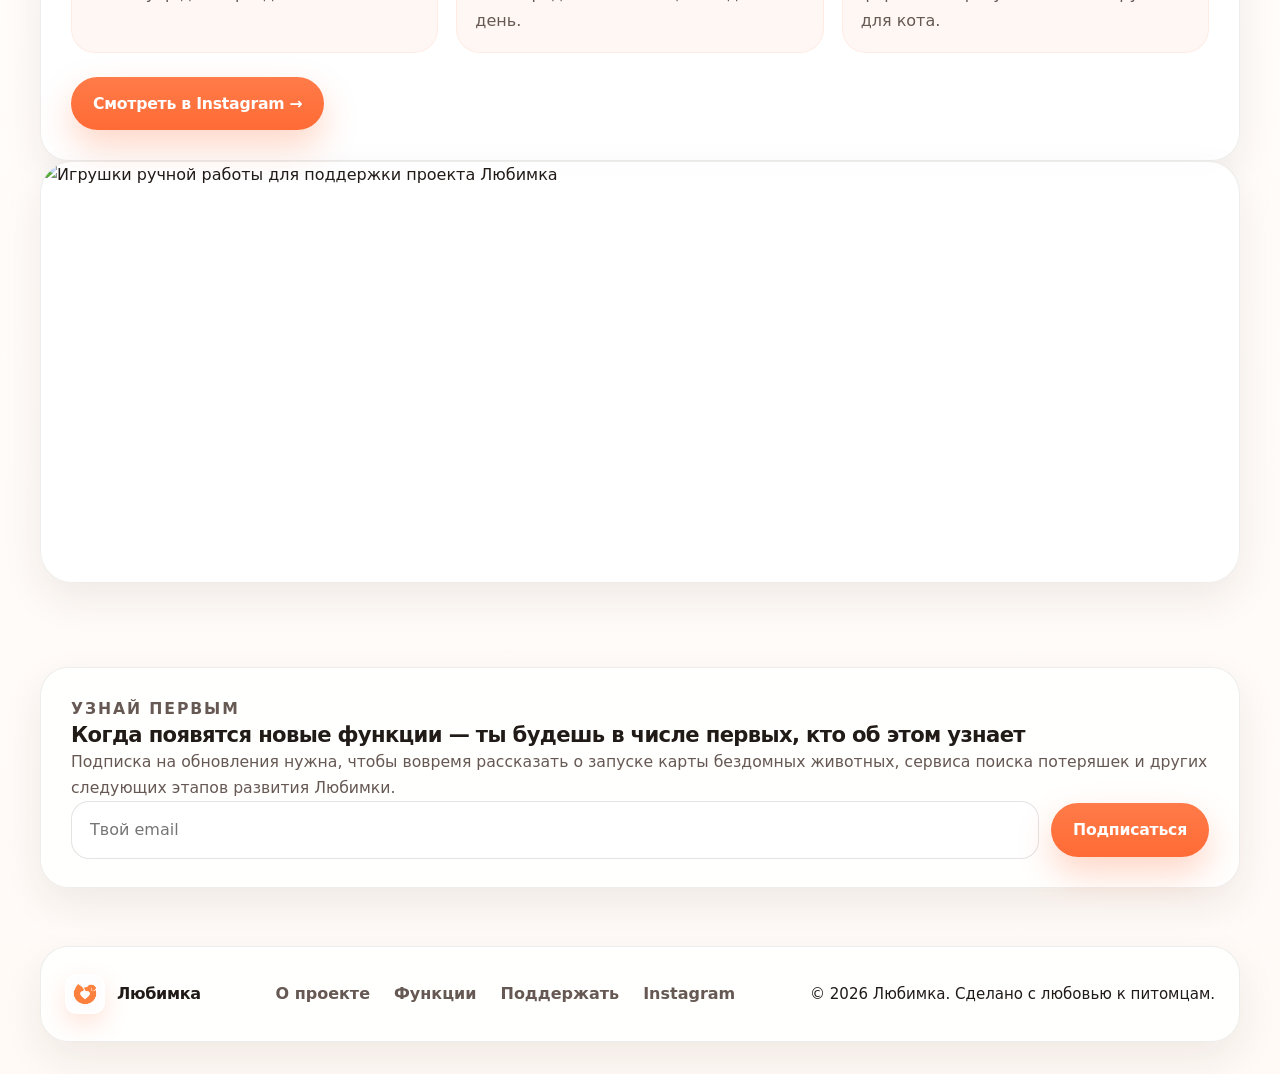
==== commit febdb592: "Update homepage features prices and Instagram link" ====
--- a/index.html
+++ b/index.html
@@ -1075,22 +1075,22 @@
               <div class="about-item">
                 <div class="feature-icon">✓</div>
                 <div>
-                  <strong>Простая повседневная польза</strong>
-                  <span>Сервис помогает не забывать о прививках, визитах и истории здоровья питомца.</span>
+                  <strong>🏥 Медкарточка питомца</strong>
+                  <span>Храни всю историю здоровья, прививки и визиты к ветеринару в одном месте.</span>
                 </div>
               </div>
               <div class="about-item">
                 <div class="feature-icon">♥</div>
                 <div>
-                  <strong>Человечный дизайн</strong>
-                  <span>Тёплый визуальный стиль делает заботу о питомце спокойной и приятной.</span>
+                  <strong>🐾 Помощь бездомным животным</strong>
+                  <span>Помогаем находить дом для бездомных питомцев и поддерживаем приюты.</span>
                 </div>
               </div>
               <div class="about-item">
                 <div class="feature-icon">∞</div>
                 <div>
-                  <strong>Основа для роста</strong>
-                  <span>Главная страница уже подготовлена под новые функции, интеграции и развитие продукта.</span>
+                  <strong>🔍 Поиск потерявшихся питомцев</strong>
+                  <span>Если питомец потерялся, помогаем быстро найти его через нашу платформу.</span>
                 </div>
               </div>
             </div>
@@ -1114,21 +1114,21 @@
 
             <div class="support-grid">
               <div class="support-card">
-                <strong>Мячик из шерсти — 350₽</strong>
+                <strong>Мячик из шерсти — 500₽</strong>
                 <span>Мягкий и любимый многими котами аксессуар для игры дома.</span>
               </div>
               <div class="support-card">
-                <strong>Мышка-игрушка — 450₽</strong>
+                <strong>Мышка-игрушка — 500₽</strong>
                 <span>Сшита вручную и сделана с теплом, чтобы радовать питомца каждый день.</span>
               </div>
               <div class="support-card">
-                <strong>Набор игрушек — 990₽</strong>
+                <strong>Набор игрушек — 1500₽</strong>
                 <span>Поддержка проекта в более заметном формате и сразу несколько игрушек для кота.</span>
               </div>
             </div>
 
             <div class="hero-actions">
-              <a class="btn" href="https://www.instagram.com/lubimka.app/" target="_blank" rel="noreferrer">Смотреть в Instagram →</a>
+              <a class="btn" href="https://www.instagram.com/lubimka.app/" target="_blank" rel="noopener noreferrer">Смотреть в Instagram →</a>
             </div>
           </div>
 
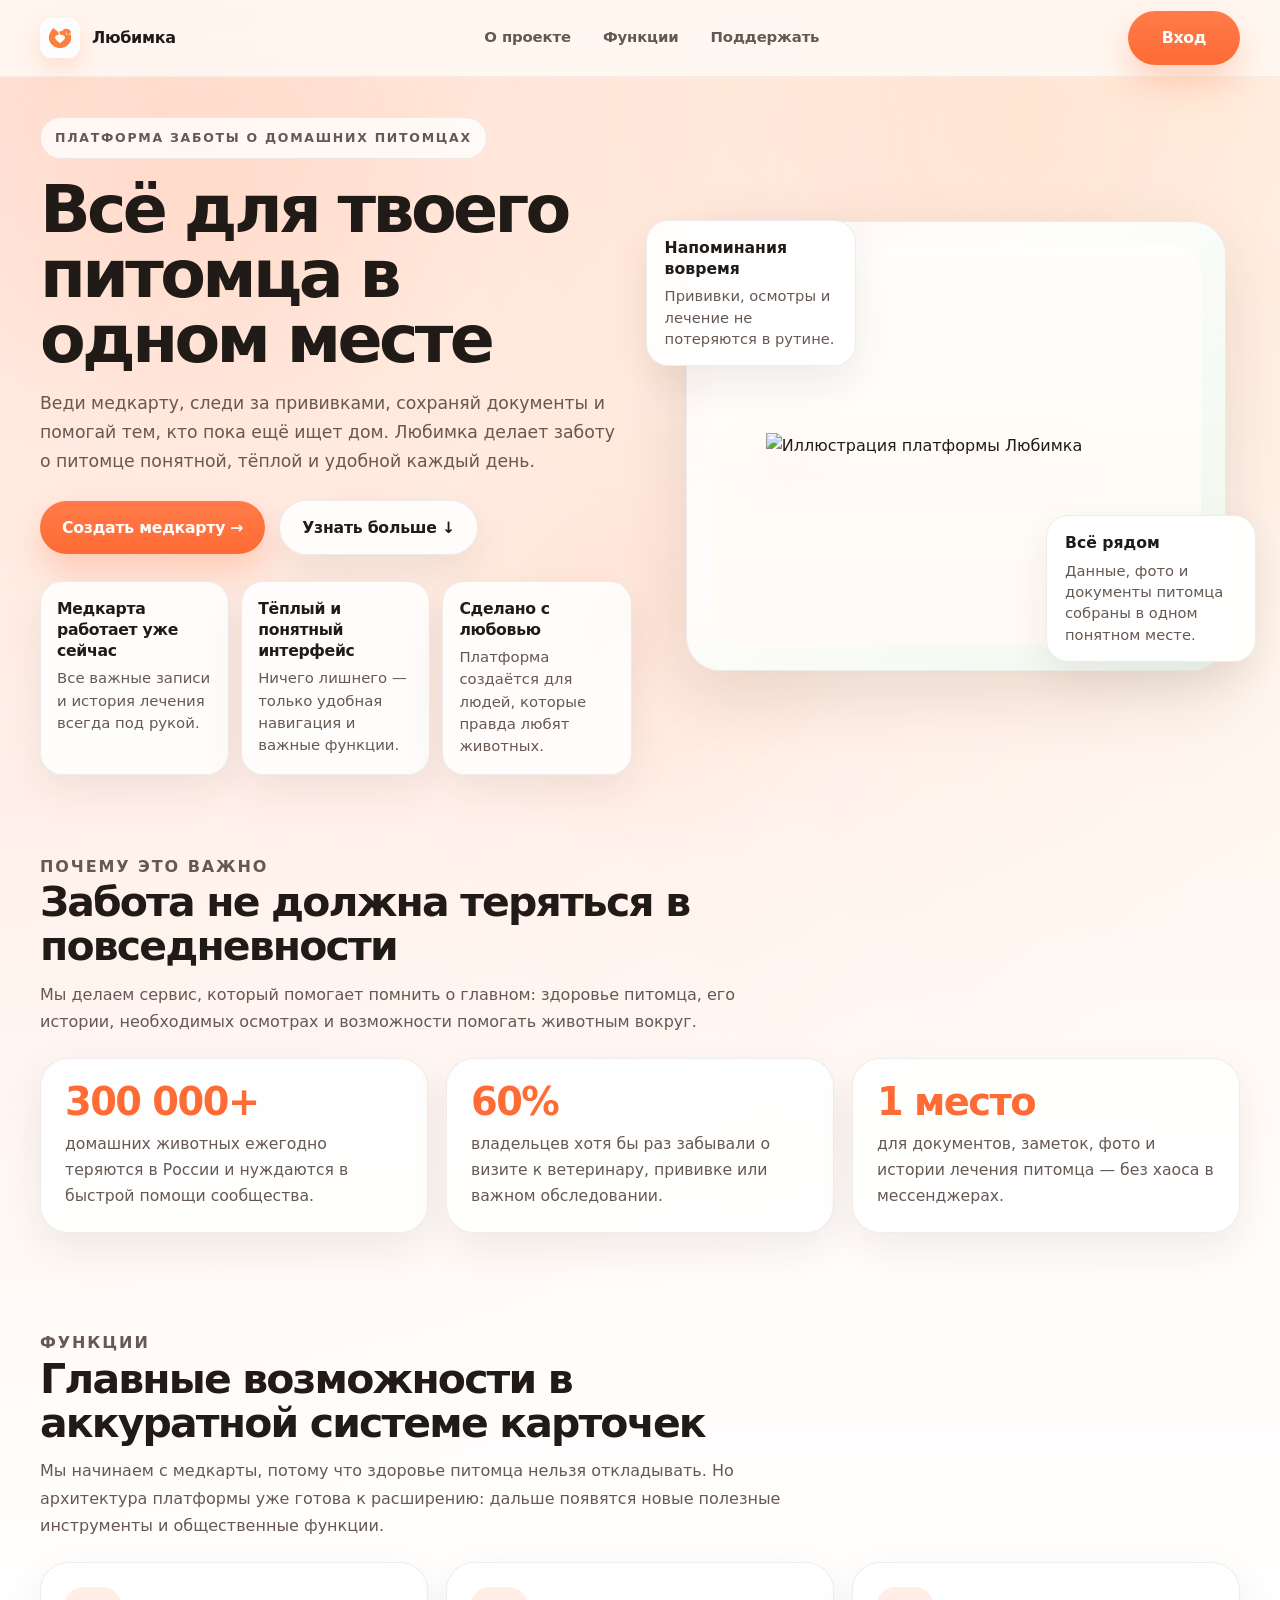
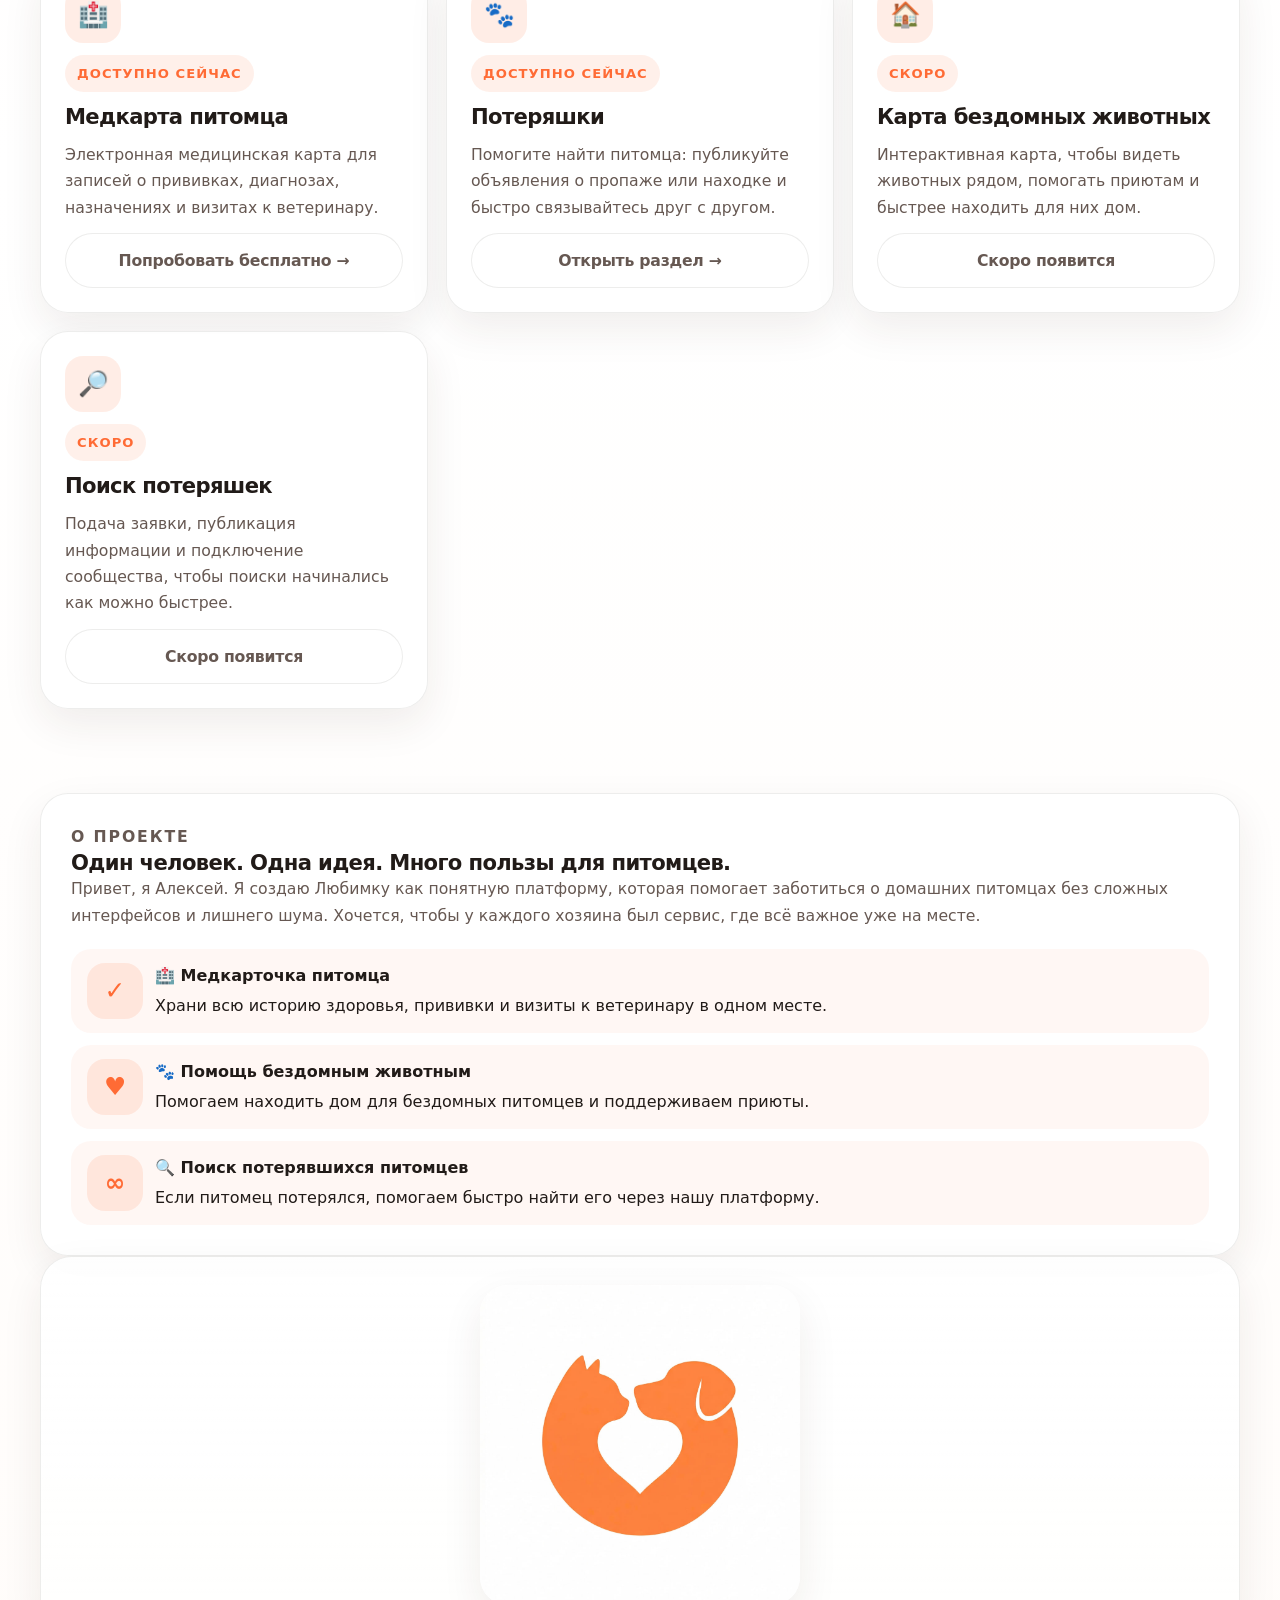
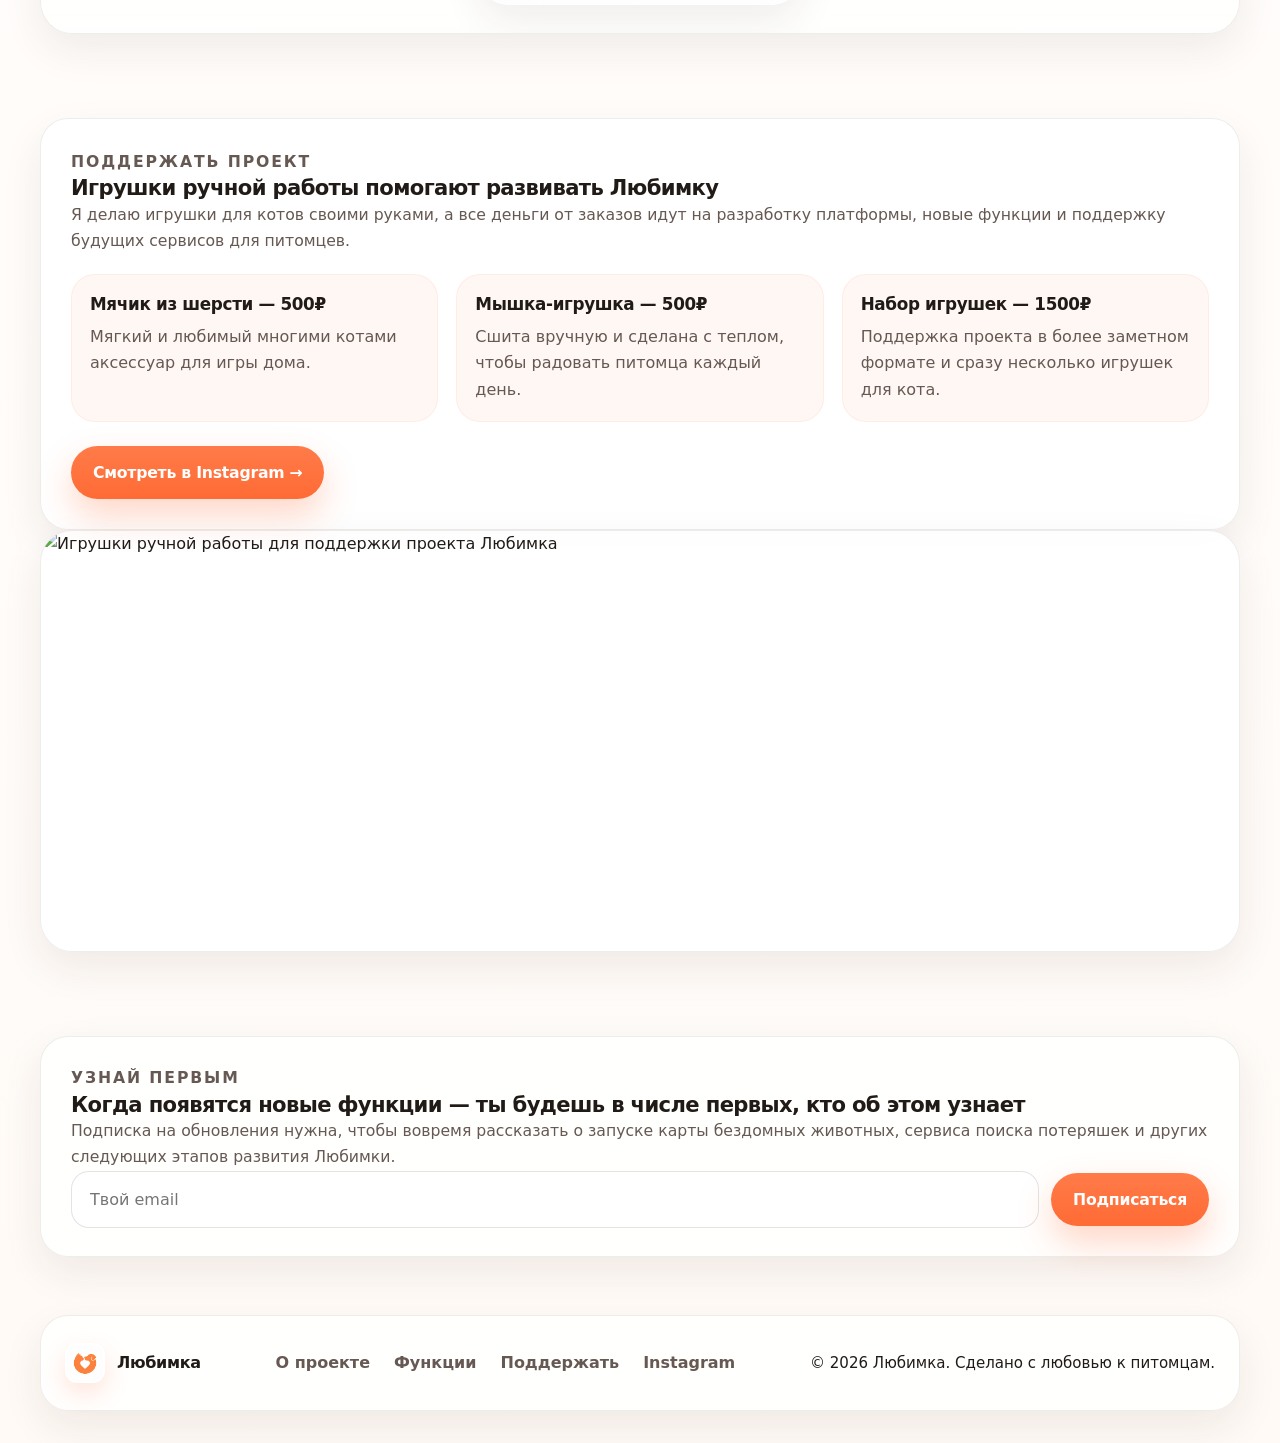
==== commit 8cc5e2bc: "Add lost pets section and page" ====
--- a/index.html
+++ b/index.html
@@ -1039,6 +1039,16 @@
             </article>
 
             <article class="feature-card">
+              <div class="feature-icon">🐾</div>
+              <div class="feature-label">Доступно сейчас</div>
+              <h3>Потеряшки</h3>
+              <p>
+                Помогите найти питомца: публикуйте объявления о пропаже или находке и быстро связывайтесь друг с другом.
+              </p>
+              <a class="btn-ghost" href="lost.html">Открыть раздел →</a>
+            </article>
+
+            <article class="feature-card">
               <div class="feature-icon">🏠</div>
               <div class="feature-label">Скоро</div>
               <h3>Карта бездомных животных</h3>
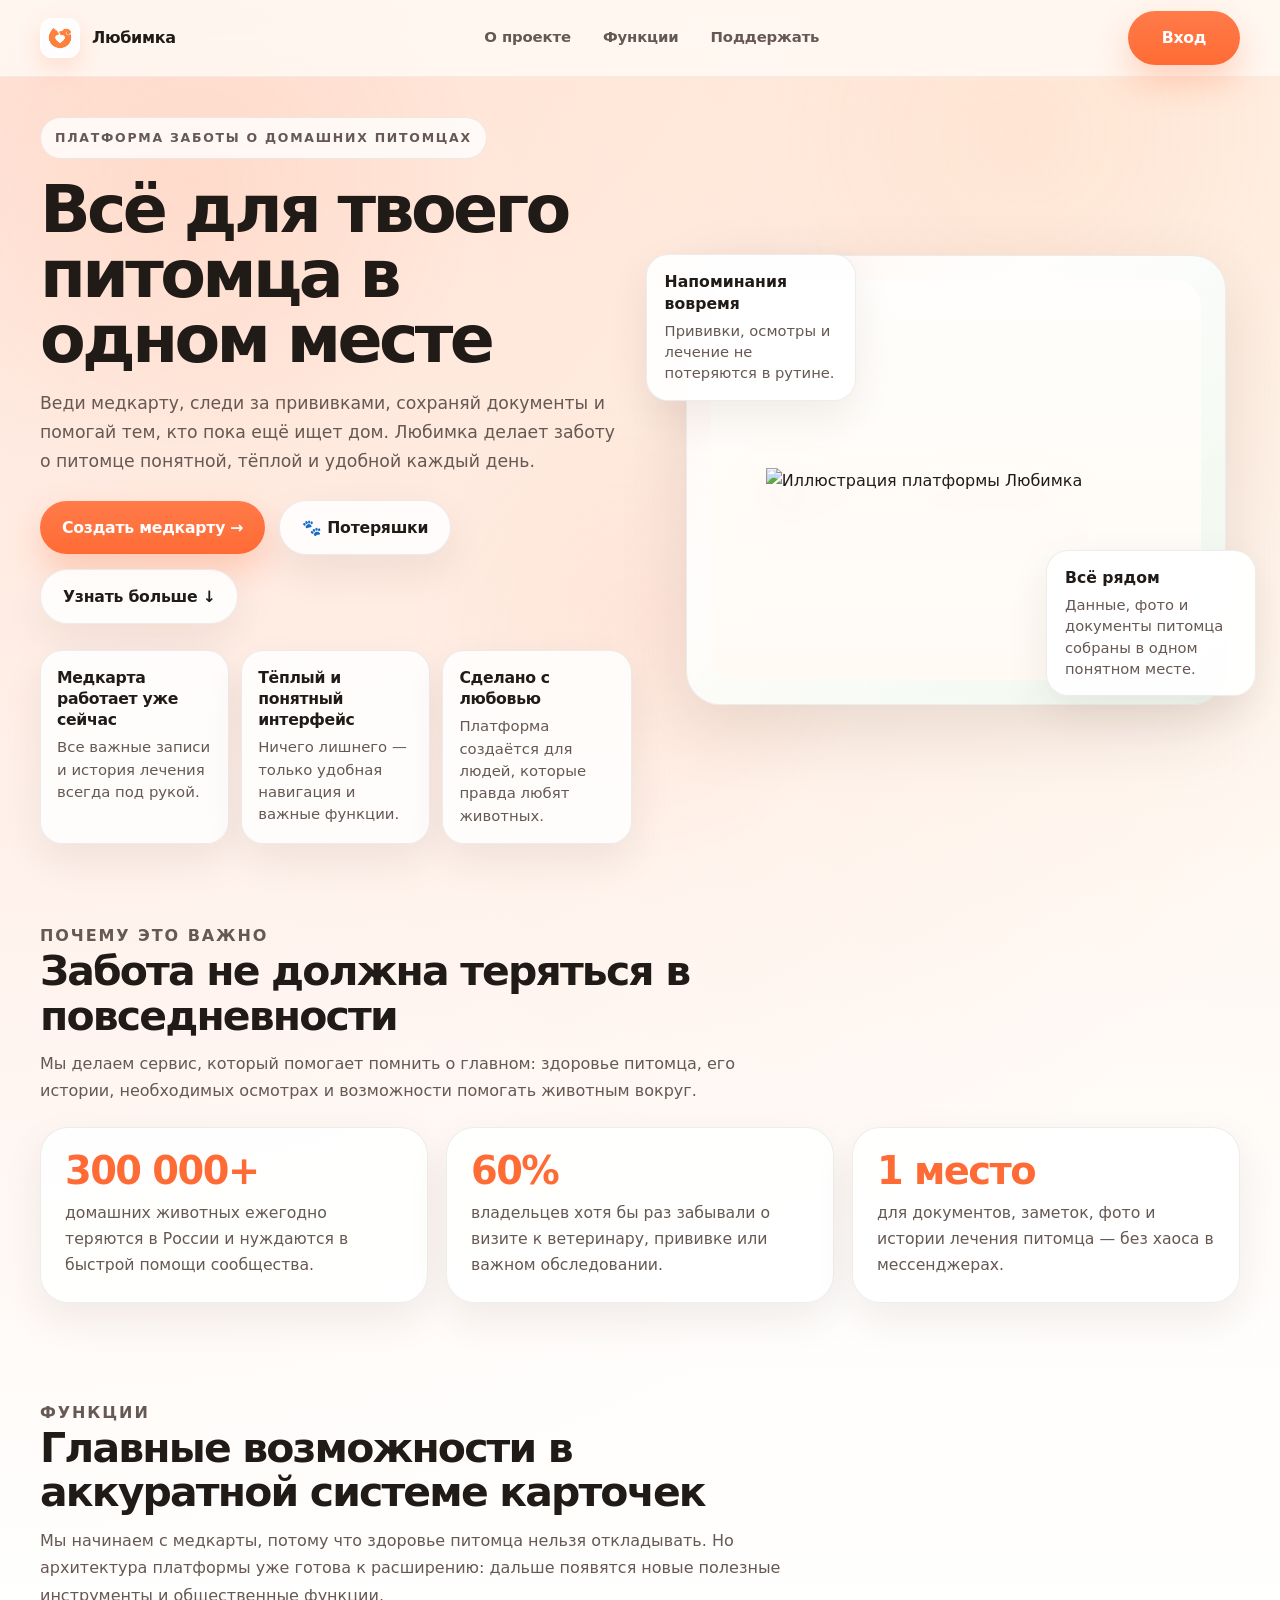
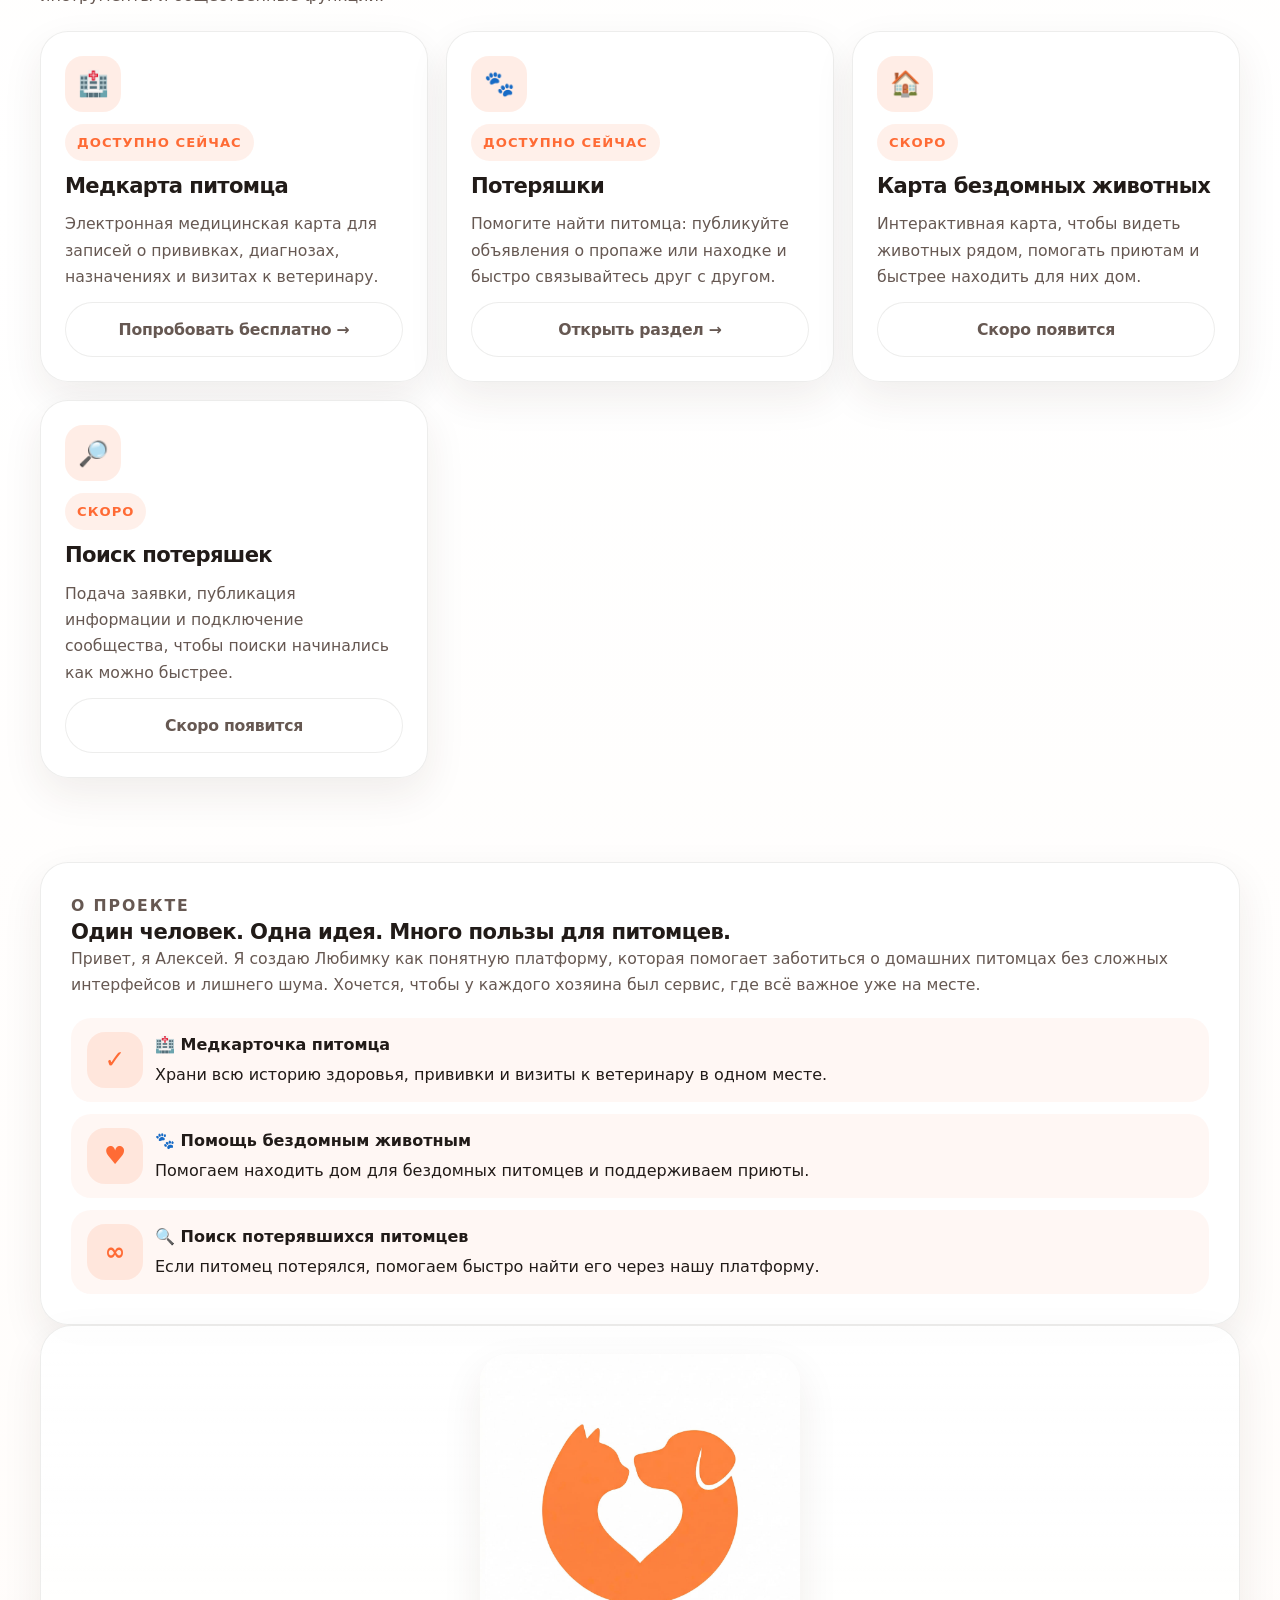
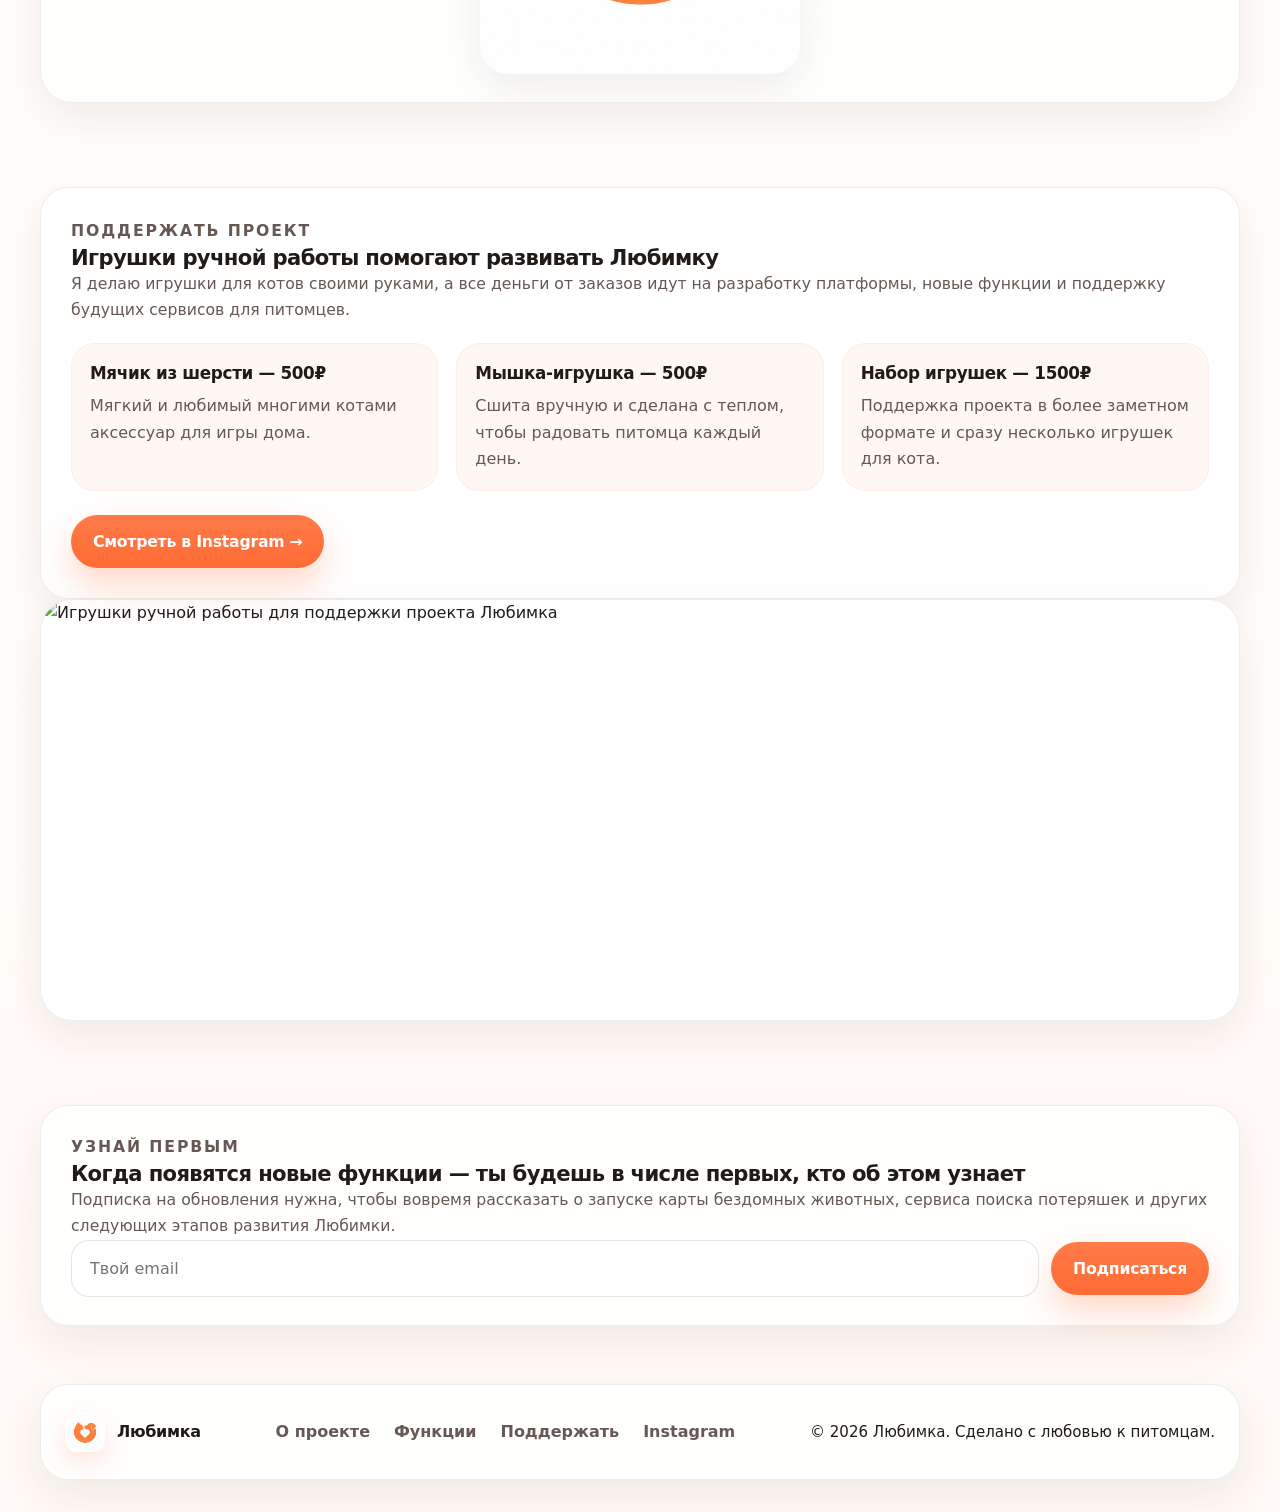
==== commit 203846f8: "Add lost pets button to hero actions" ====
--- a/index.html
+++ b/index.html
@@ -949,6 +949,7 @@
 
             <div class="hero-actions">
               <a class='btn' href='/medical'>Создать медкарту →</a>
+              <a class="btn-secondary" href="lost.html">🐾 Потеряшки</a>
               <a class="btn-secondary" href="#features">Узнать больше ↓</a>
             </div>
 
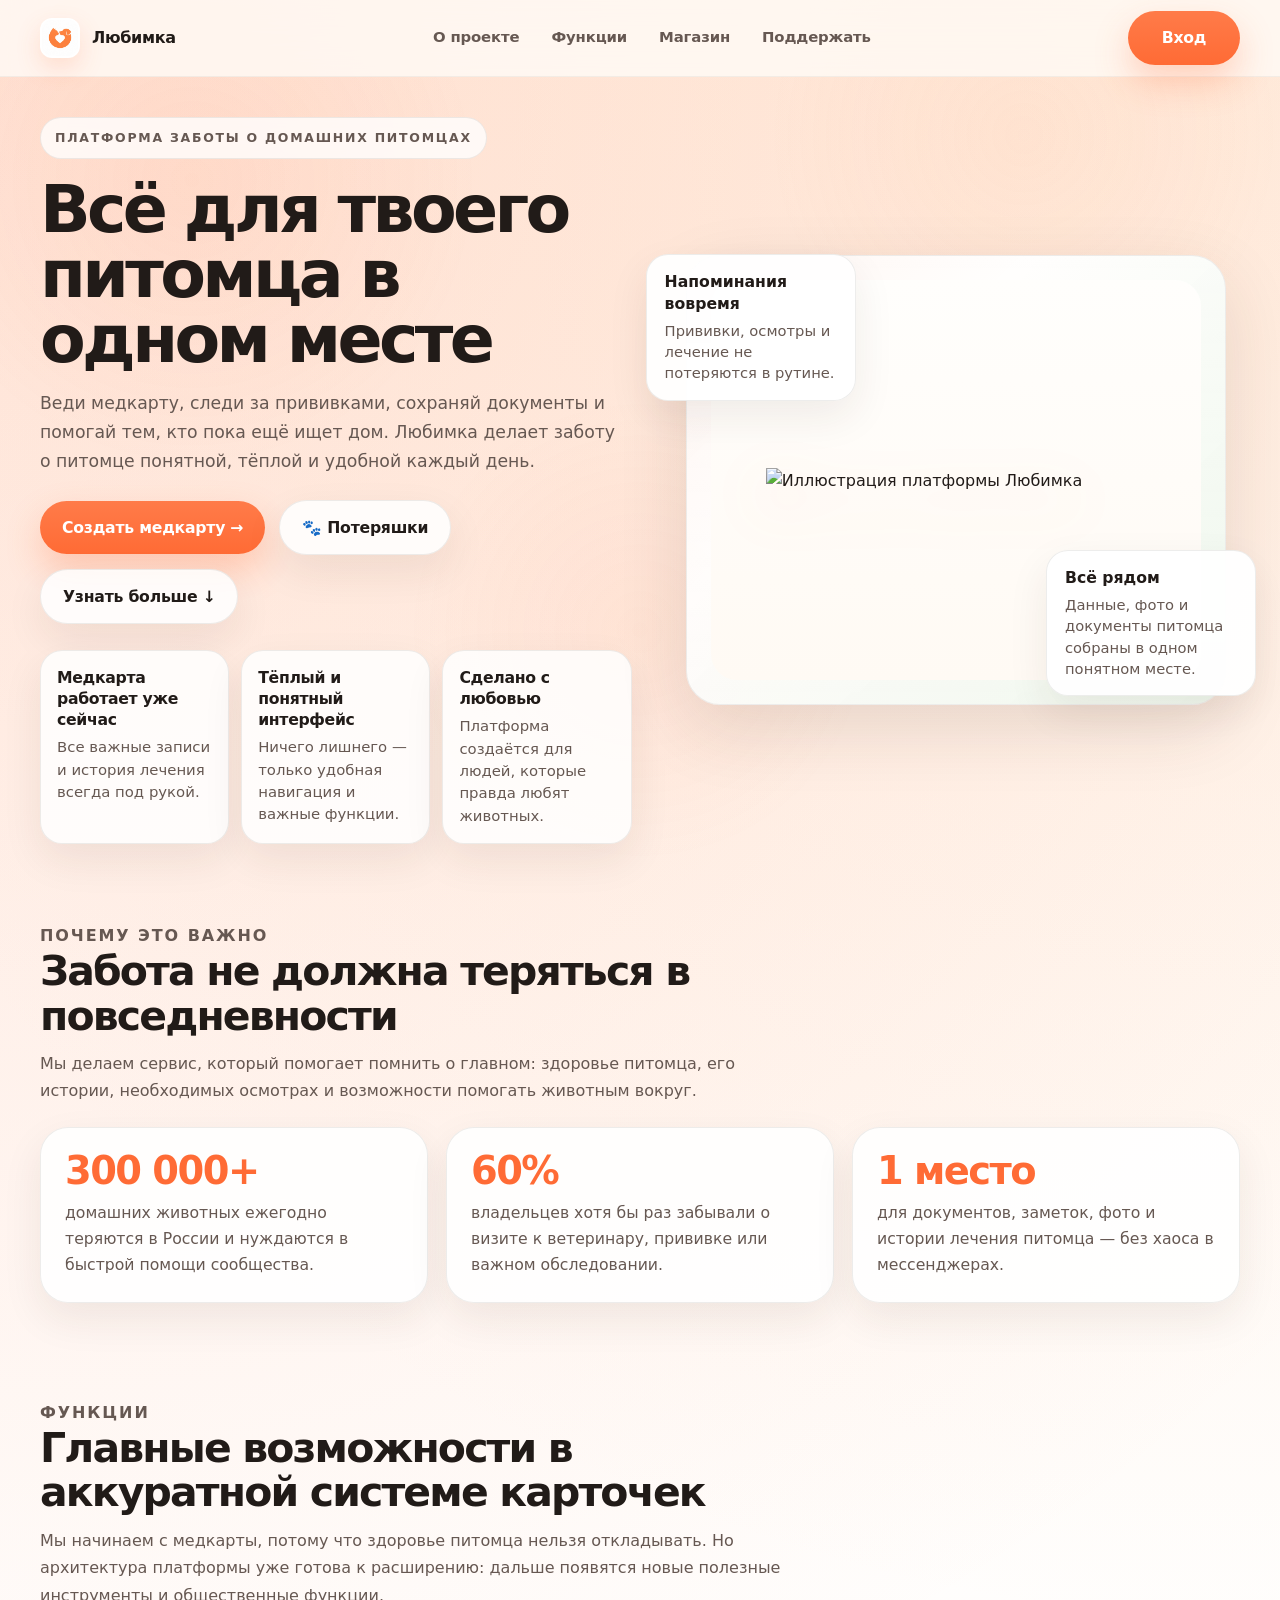
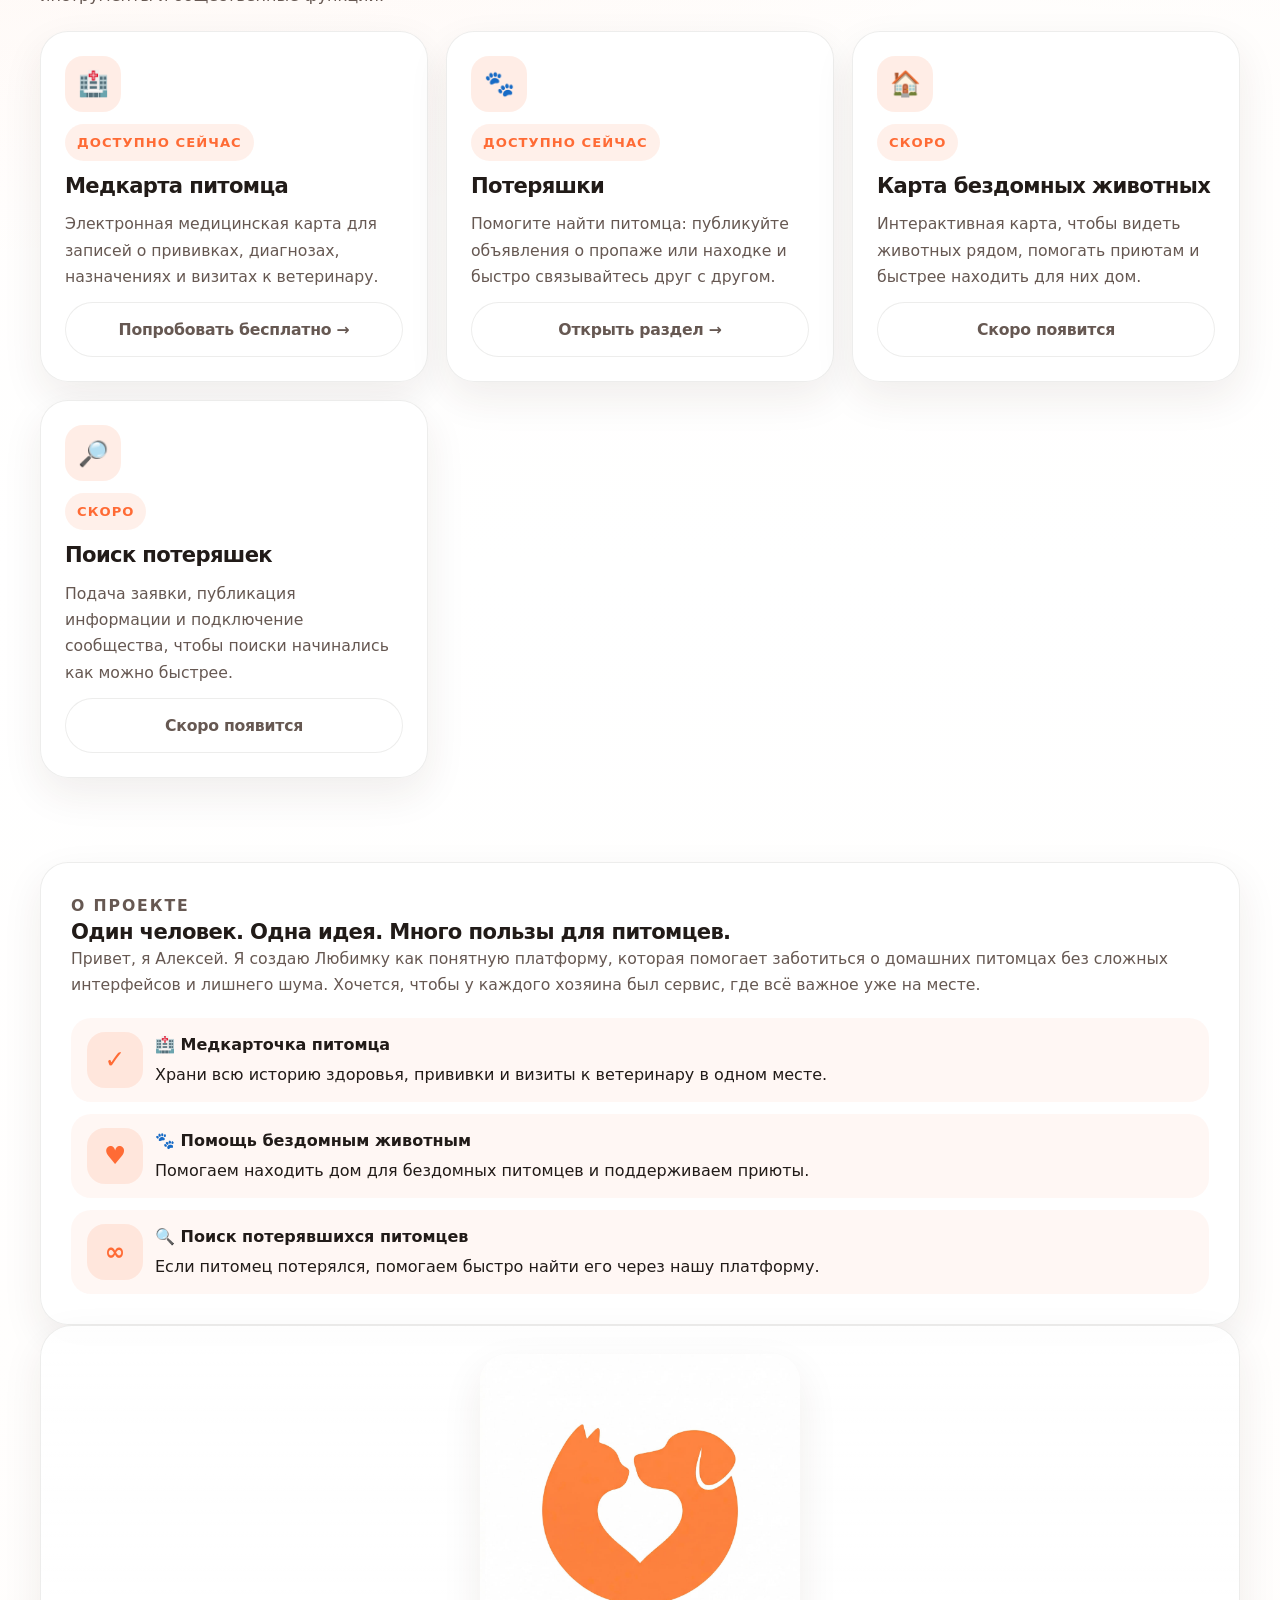
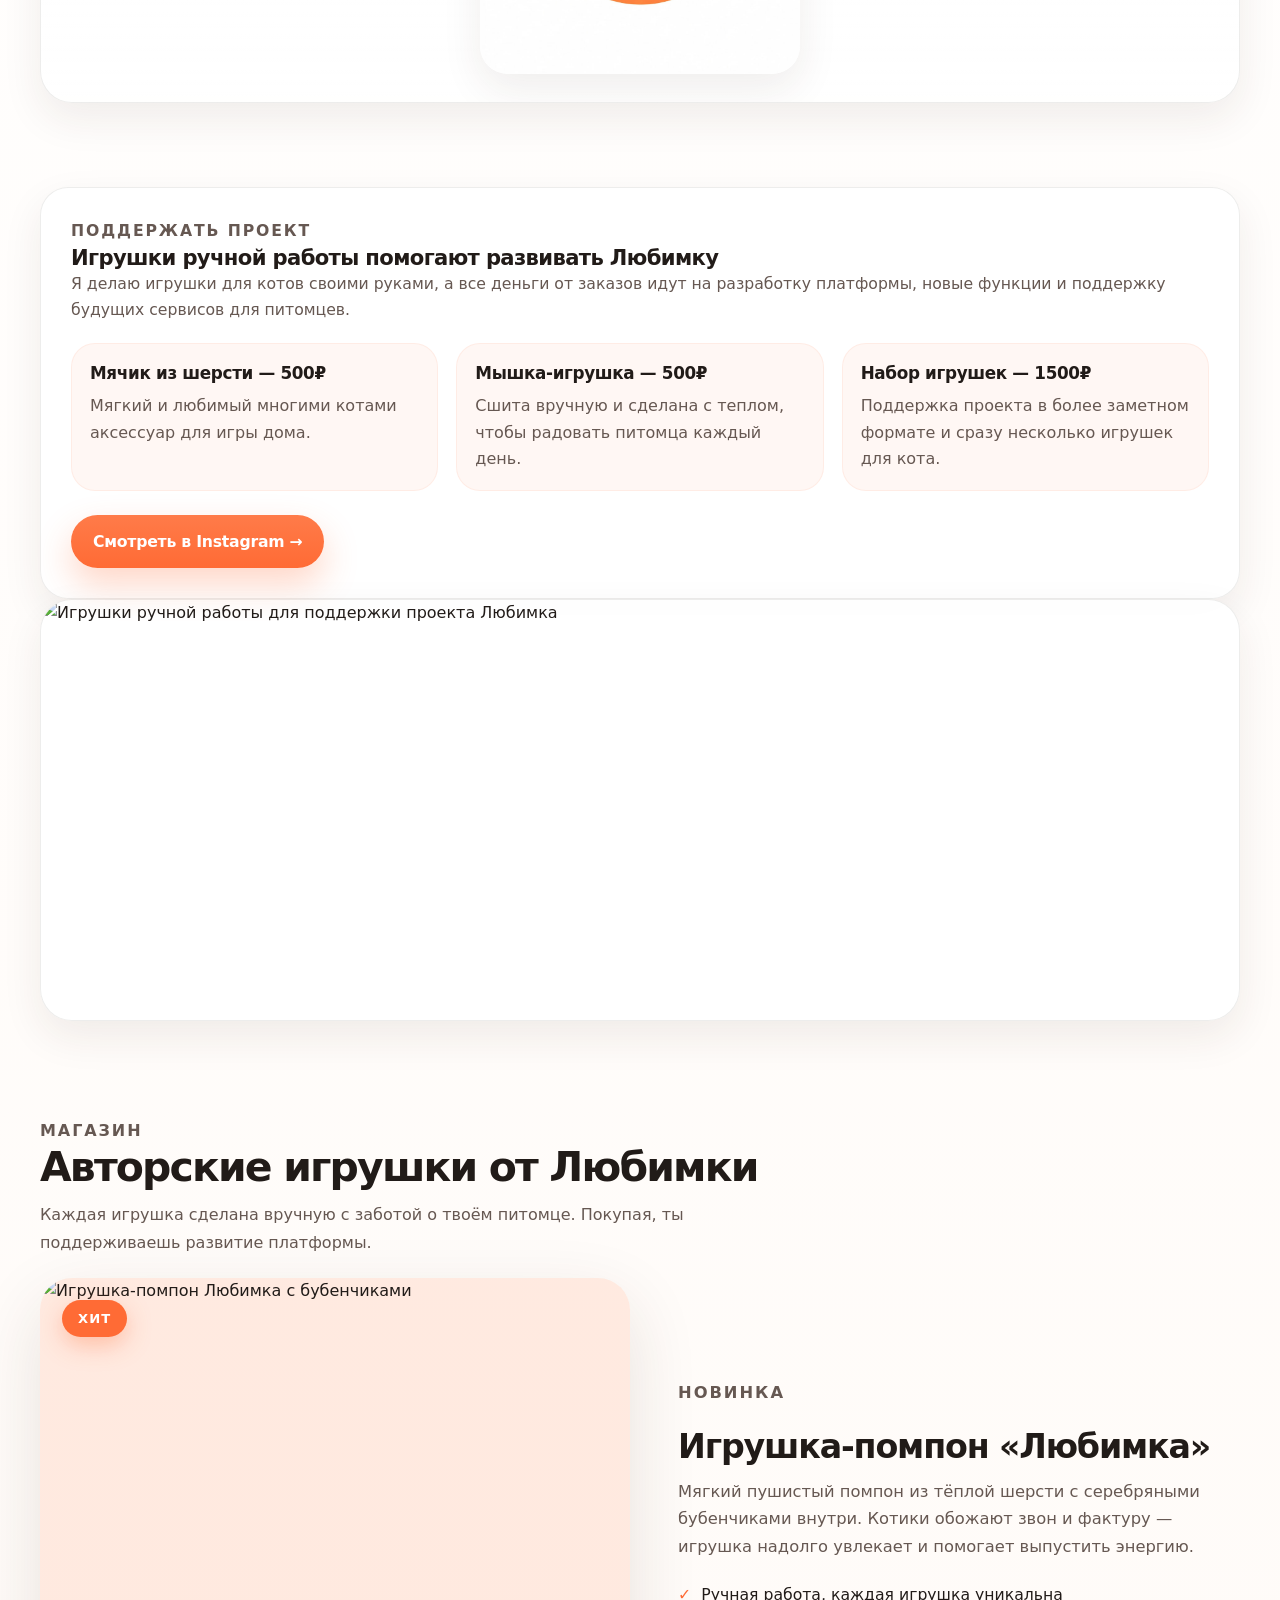
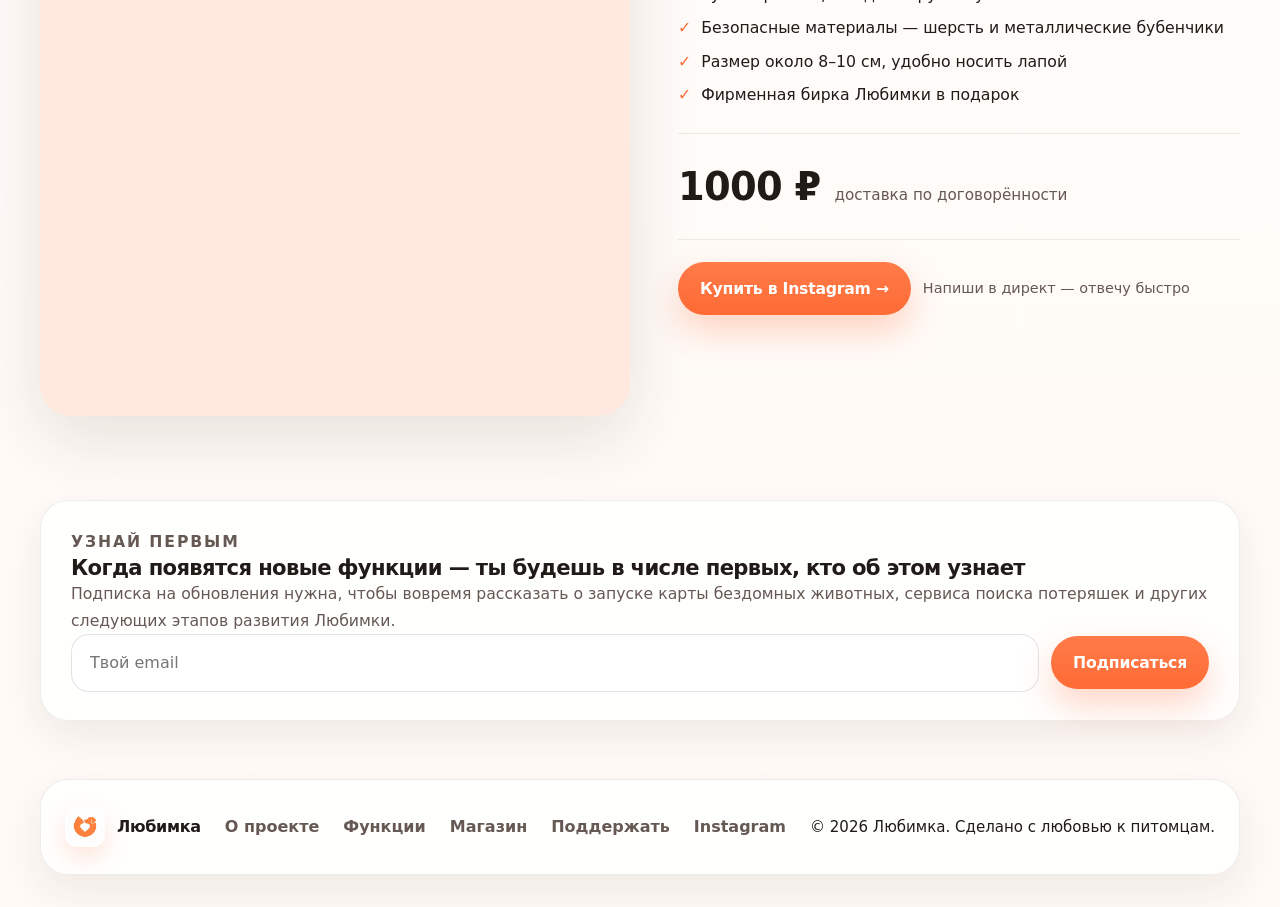
==== commit 1077f41b: "Update index.html   от клауда" ====
--- a/index.html
+++ b/index.html
@@ -498,6 +498,137 @@
       line-height: 1.72;
     }
 
+    /* === Блок мерча === */
+    .shop-layout {
+      display: grid;
+      grid-template-columns: 1.05fr 1fr;
+      gap: 48px;
+      align-items: center;
+    }
+
+    .shop-image-wrap {
+      position: relative;
+      border-radius: var(--radius-xl);
+      overflow: hidden;
+      box-shadow: var(--shadow);
+      aspect-ratio: 4 / 5;
+      background: var(--primary-soft);
+    }
+
+    .shop-image-wrap img {
+      width: 100%;
+      height: 100%;
+      object-fit: cover;
+      display: block;
+    }
+
+    .shop-badge {
+      position: absolute;
+      top: 22px;
+      left: 22px;
+      background: var(--primary);
+      color: #fff;
+      padding: 8px 16px;
+      border-radius: 999px;
+      font-weight: 800;
+      font-size: 0.82rem;
+      letter-spacing: 0.08em;
+      text-transform: uppercase;
+      box-shadow: 0 8px 24px rgba(255, 107, 53, 0.35);
+    }
+
+    .shop-info h3 {
+      margin: 14px 0 12px;
+      font-size: clamp(1.8rem, 2.6vw, 2.4rem);
+      line-height: 1.12;
+      letter-spacing: -0.035em;
+    }
+
+    .shop-info > p {
+      margin: 0 0 22px;
+      color: var(--muted);
+      line-height: 1.7;
+      font-size: 1.02rem;
+    }
+
+    .shop-price-row {
+      display: flex;
+      align-items: baseline;
+      gap: 14px;
+      margin: 26px 0 22px;
+      padding: 22px 0;
+      border-top: 1px solid var(--line);
+      border-bottom: 1px solid var(--line);
+    }
+
+    .shop-price {
+      font-size: 2.4rem;
+      font-weight: 800;
+      color: var(--text);
+      letter-spacing: -0.02em;
+    }
+
+    .shop-price-note {
+      color: var(--muted);
+      font-size: 0.95rem;
+    }
+
+    .shop-features {
+      list-style: none;
+      padding: 0;
+      margin: 0 0 26px;
+      display: grid;
+      gap: 10px;
+    }
+
+    .shop-features li {
+      display: flex;
+      align-items: flex-start;
+      gap: 10px;
+      color: var(--text);
+      font-size: 0.98rem;
+      line-height: 1.5;
+    }
+
+    .shop-features li::before {
+      content: "✓";
+      color: var(--primary);
+      font-weight: 800;
+      flex-shrink: 0;
+    }
+
+    .shop-cta {
+      display: flex;
+      flex-wrap: wrap;
+      gap: 12px;
+      align-items: center;
+    }
+
+    .shop-cta-note {
+      color: var(--muted);
+      font-size: 0.9rem;
+      line-height: 1.5;
+    }
+
+    @media (max-width: 820px) {
+      .shop-layout {
+        grid-template-columns: 1fr;
+        gap: 28px;
+      }
+      .shop-image-wrap {
+        aspect-ratio: 1 / 1;
+        max-width: 480px;
+        margin: 0 auto;
+      }
+      .shop-price-row {
+        margin: 20px 0 18px;
+        padding: 18px 0;
+      }
+      .shop-price {
+        font-size: 2rem;
+      }
+    }
+
     .stats-grid,
     .features-grid,
     .support-grid,
@@ -908,6 +1039,7 @@
         <nav class="nav" aria-label="Главное меню">
           <a href="#about">О проекте</a>
           <a href="#features">Функции</a>
+          <a href="#shop">Магазин</a>
           <a href="#support">Поддержать</a>
         </nav>
 
@@ -927,8 +1059,8 @@
             </button>
 
             <div class="user-dropdown" data-user-dropdown hidden>
-              <a href="profile.html">Мой профиль</a>
-              <a href="pets.html">Мои питомцы</a>
+              <a href="/profile">Мой профиль</a>
+              <a href="/pets">Мои питомцы</a>
               <button type="button" data-logout-button>Выйти</button>
             </div>
           </div>
@@ -949,7 +1081,7 @@
 
             <div class="hero-actions">
               <a class='btn' href='/medical'>Создать медкарту →</a>
-              <a class="btn-secondary" href="lost.html">🐾 Потеряшки</a>
+              <a class="btn-secondary" href="/lost">🐾 Потеряшки</a>
               <a class="btn-secondary" href="#features">Узнать больше ↓</a>
             </div>
 
@@ -1046,7 +1178,7 @@
               <p>
                 Помогите найти питомца: публикуйте объявления о пропаже или находке и быстро связывайтесь друг с другом.
               </p>
-              <a class="btn-ghost" href="lost.html">Открыть раздел →</a>
+              <a class="btn-ghost" href="/lost">Открыть раздел →</a>
             </article>
 
             <article class="feature-card">
@@ -1149,6 +1281,49 @@
         </div>
       </section>
 
+      <section id="shop">
+        <div class="container">
+          <div class="section-heading">
+            <p class="section-kicker">Магазин</p>
+            <h2>Авторские игрушки от Любимки</h2>
+            <p>Каждая игрушка сделана вручную с заботой о твоём питомце. Покупая, ты поддерживаешь развитие платформы.</p>
+          </div>
+
+          <div class="shop-layout">
+            <div class="shop-image-wrap">
+              <span class="shop-badge">Хит</span>
+              <img src="merch-pompon-lubimka.jpg" alt="Игрушка-помпон Любимка с бубенчиками">
+            </div>
+
+            <div class="shop-info">
+              <p class="section-kicker">Новинка</p>
+              <h3>Игрушка-помпон «Любимка»</h3>
+              <p>
+                Мягкий пушистый помпон из тёплой шерсти с серебряными бубенчиками внутри.
+                Котики обожают звон и фактуру — игрушка надолго увлекает и помогает выпустить энергию.
+              </p>
+
+              <ul class="shop-features">
+                <li>Ручная работа, каждая игрушка уникальна</li>
+                <li>Безопасные материалы — шерсть и металлические бубенчики</li>
+                <li>Размер около 8–10 см, удобно носить лапой</li>
+                <li>Фирменная бирка Любимки в подарок</li>
+              </ul>
+
+              <div class="shop-price-row">
+                <span class="shop-price">1000 ₽</span>
+                <span class="shop-price-note">доставка по договорённости</span>
+              </div>
+
+              <div class="shop-cta">
+                <a class="btn" href="https://ig.me/m/lubimka.app" target="_blank" rel="noopener noreferrer">Купить в Instagram →</a>
+                <span class="shop-cta-note">Напиши в директ — отвечу быстро</span>
+              </div>
+            </div>
+          </div>
+        </div>
+      </section>
+
       <section>
         <div class="container">
           <div class="subscribe-panel">
@@ -1182,6 +1357,7 @@
         <div class="footer-links">
           <a href="#about">О проекте</a>
           <a href="#features">Функции</a>
+          <a href="#shop">Магазин</a>
           <a href="#support">Поддержать</a>
           <a href="https://www.instagram.com/lubimka.app/" target="_blank" rel="noreferrer">Instagram</a>
         </div>
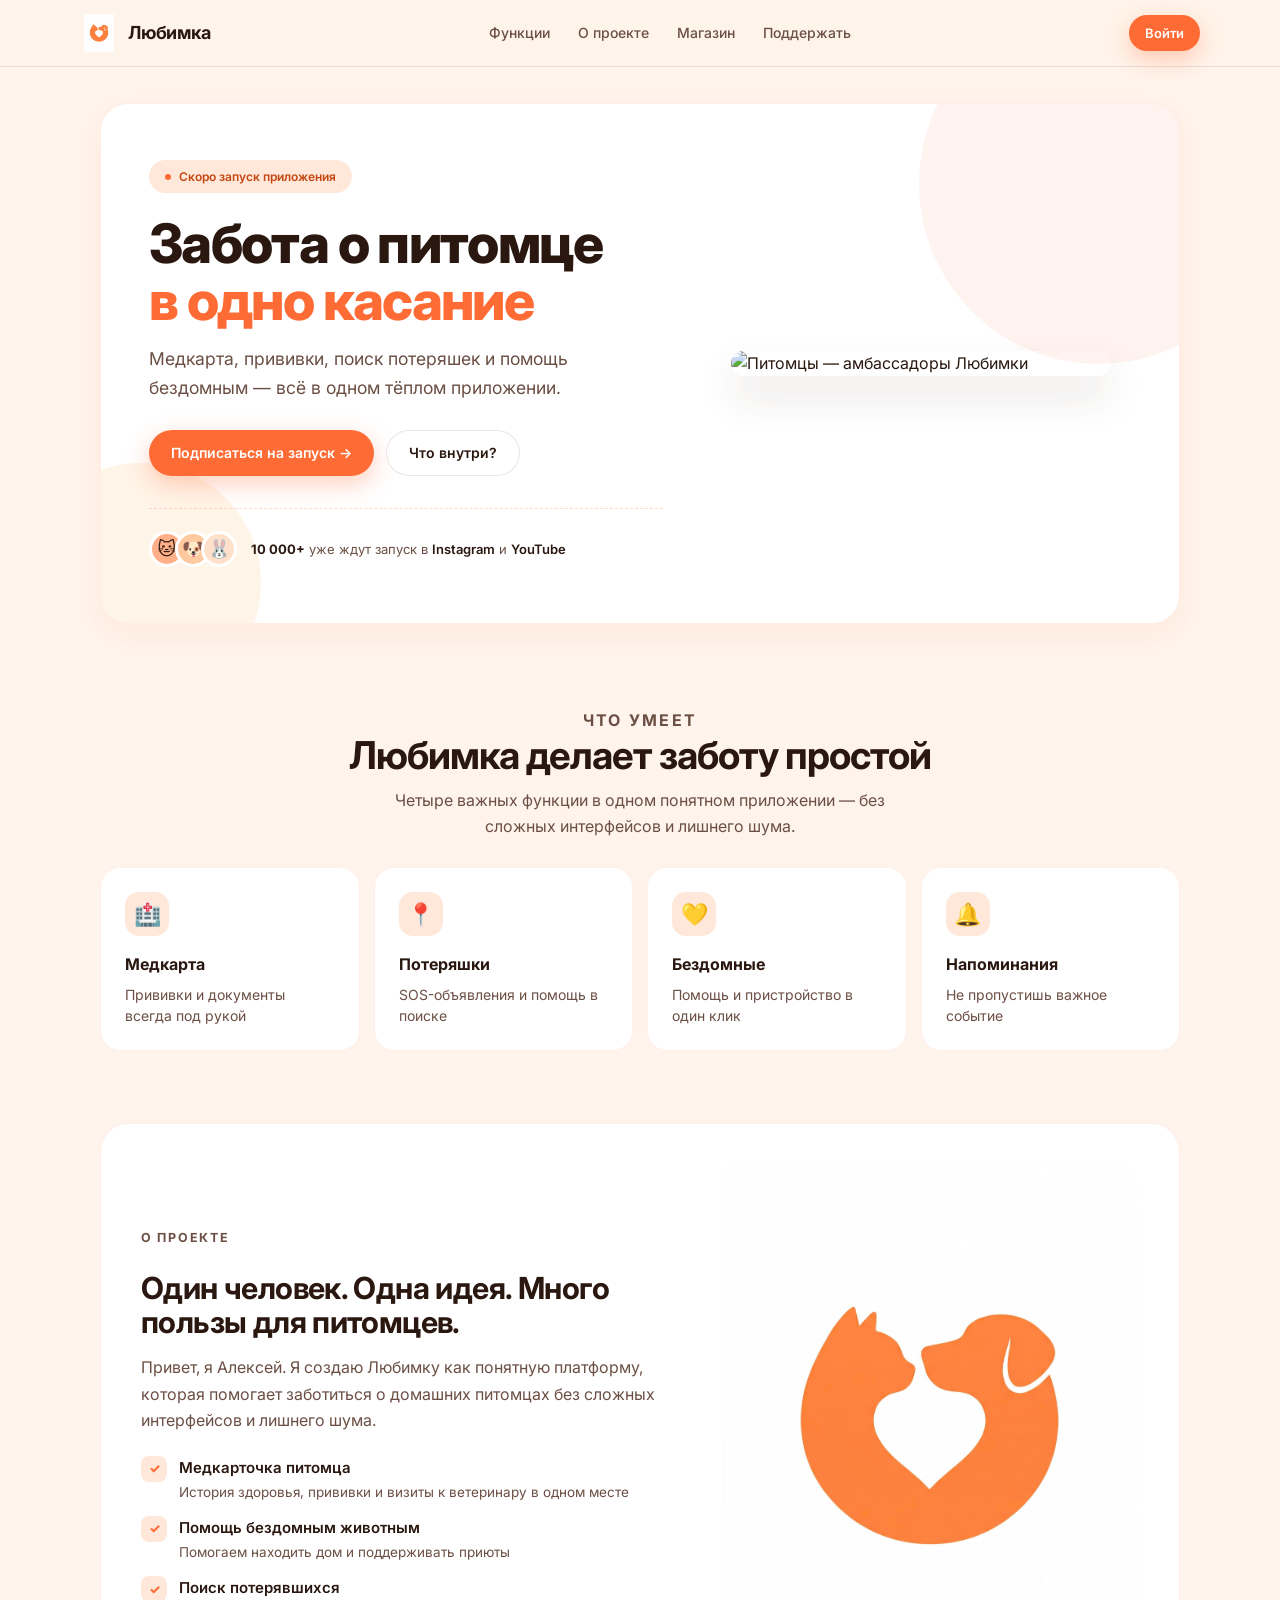
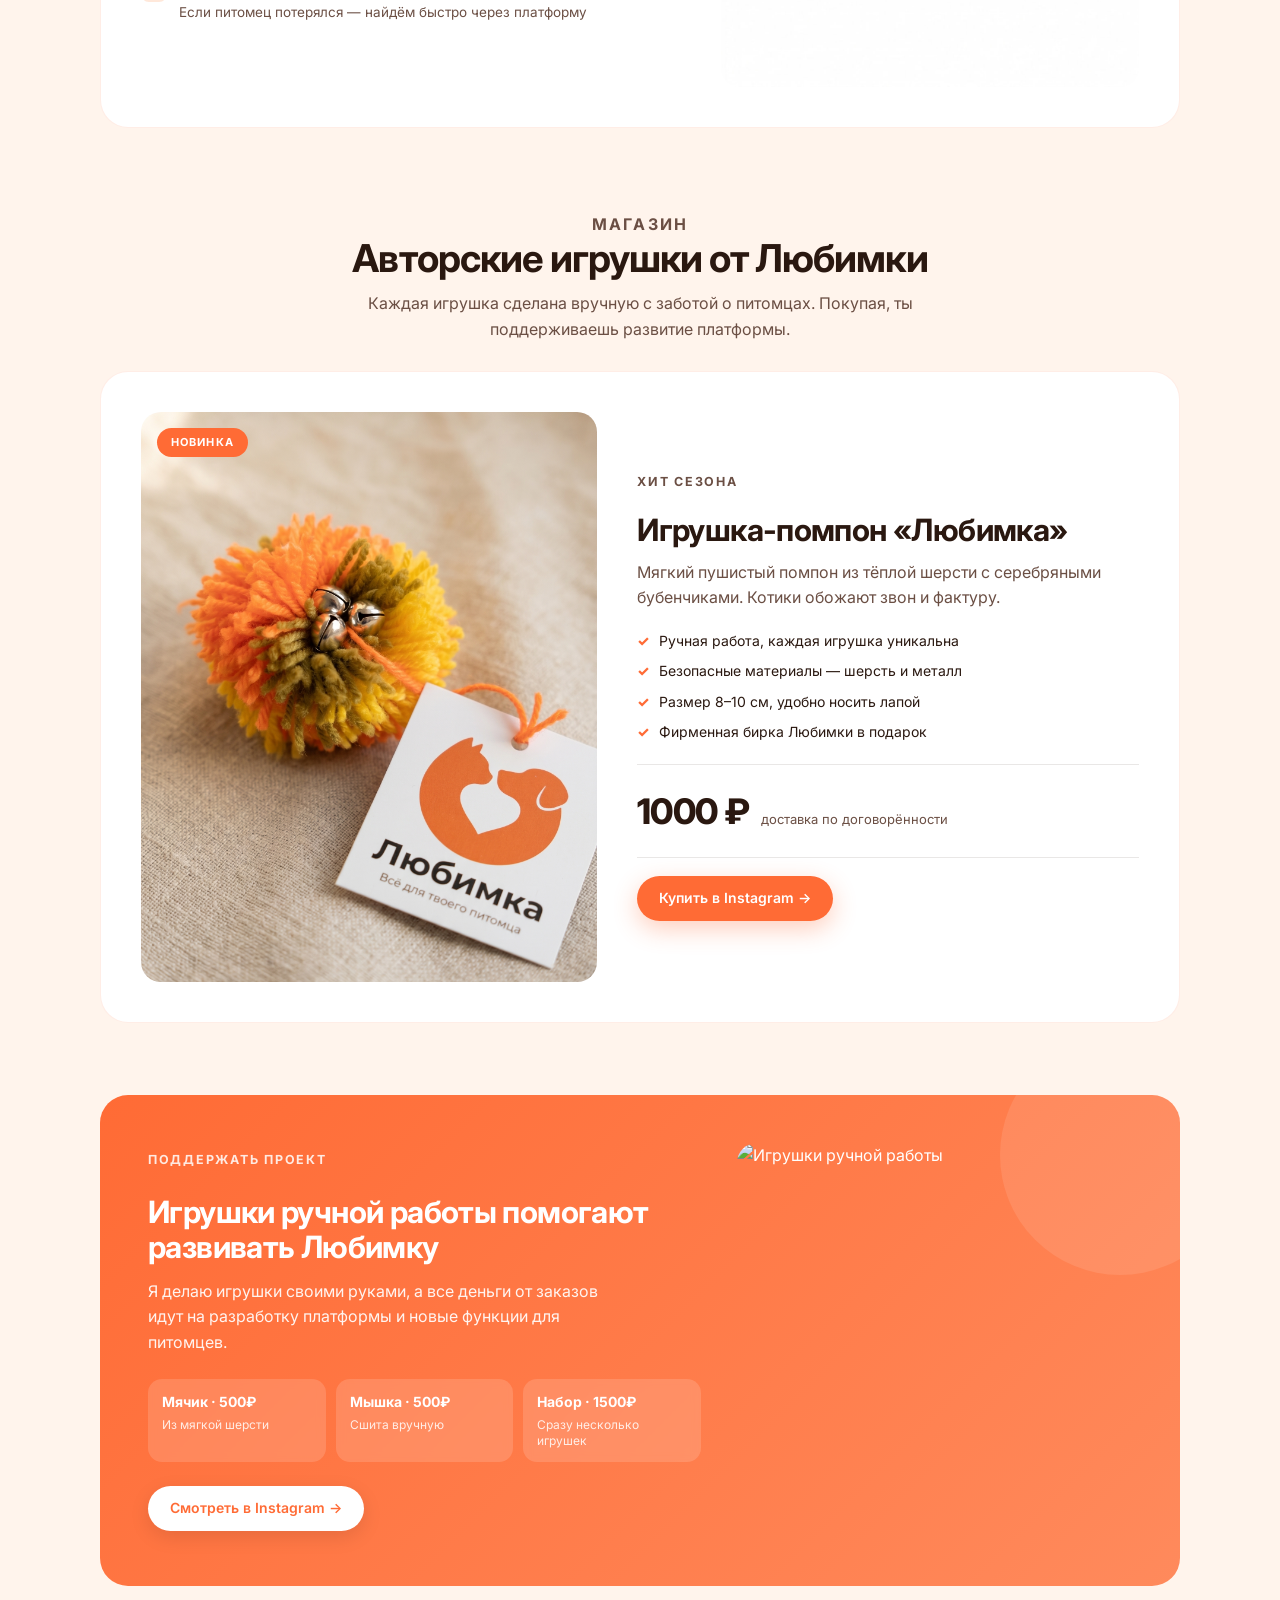
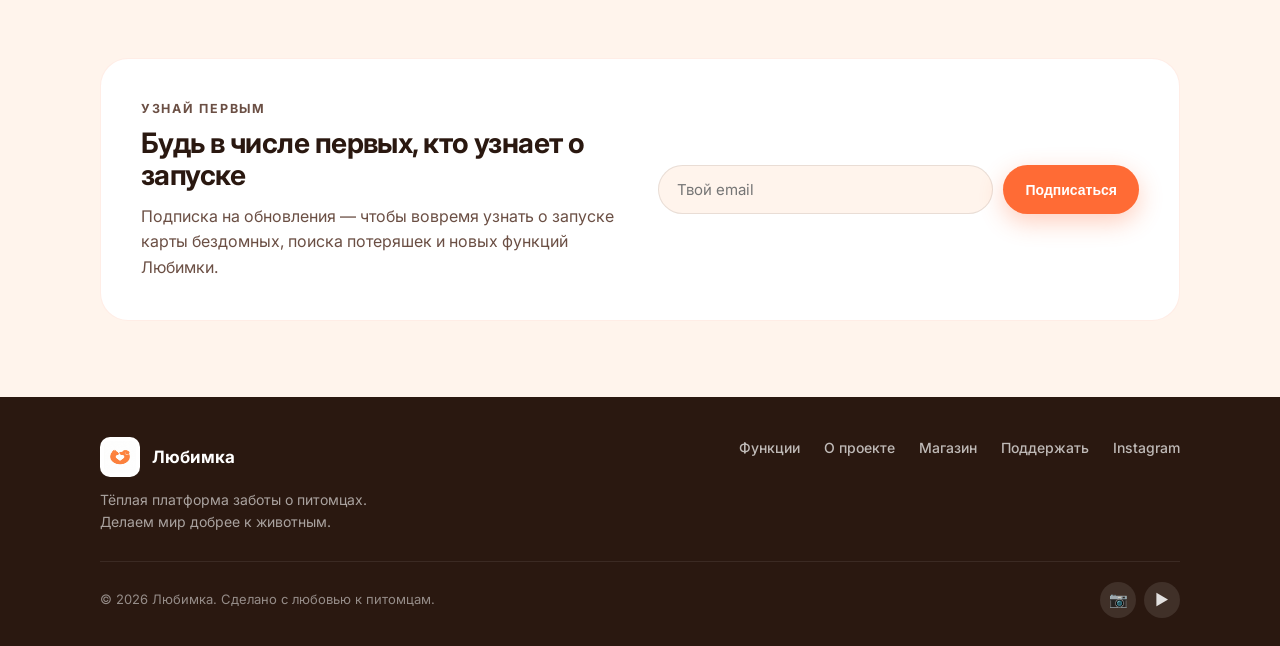
==== commit a54527aa: "новый дизайн клауд" ====
--- a/index.html
+++ b/index.html
@@ -4,579 +4,537 @@
   <meta charset="UTF-8">
   <meta name="viewport" content="width=device-width, initial-scale=1.0">
   <title>Любимка — всё для твоего питомца в одном месте</title>
-  <meta name="description" content="Любимка — современная платформа заботы о домашних питомцах: медкарта, напоминания, поддержка бездомных животных и будущий поиск потеряшек.">
-  <meta property="og:title" content="Любимка — всё для твоего питомца в одном месте">
-  <meta property="og:description" content="Веди медкарту питомца, сохраняй важные документы и следи за прививками в одном понятном сервисе.">
+  <meta name="description" content="Любимка — современная платформа заботы о домашних питомцах: медкарта, напоминания, поиск потеряшек и помощь бездомным животным.">
+  <meta property="og:title" content="Любимка — забота о питомце в одно касание">
+  <meta property="og:description" content="Медкарта, прививки, поиск потеряшек и помощь бездомным — всё в одном тёплом приложении.">
   <meta property="og:type" content="website">
-  <meta property="og:image" content="photo_2026-04-09_22-03-16_e01f6d06.jpg">
+  <meta property="og:image" content="logo-lubimka.png">
   <meta name="theme-color" content="#FF6B35">
-  <link rel="canonical" href="https://magical-biscuit-95eb03.netlify.app/">
-  <style data-inline-local-styles>
+  <link rel="canonical" href="https://lubimka.online/">
+  <link rel="icon" type="image/png" href="logo-lubimka.png">
+  <link rel="apple-touch-icon" href="logo-lubimka.png">
+  <link rel="preconnect" href="https://fonts.googleapis.com">
+  <link rel="preconnect" href="https://fonts.gstatic.com" crossorigin>
+  <link href="https://fonts.googleapis.com/css2?family=Inter:wght@400;500;600;700;800&display=swap" rel="stylesheet">
+  <style>
     :root {
-      --bg: #fffaf6;
-      --surface: rgba(255, 255, 255, 0.88);
-      --surface-strong: #ffffff;
-      --text: #211b18;
-      --muted: #665852;
-      --line: rgba(33, 27, 24, 0.08);
+      --bg: #FFF4EC;
+      --surface: #ffffff;
+      --surface-soft: #FFE8DA;
+      --text: #2A1810;
+      --muted: #6B4F44;
+      --line: rgba(42, 24, 16, 0.1);
       --primary: #FF6B35;
-      --primary-dark: #ea5722;
-      --primary-soft: rgba(255, 107, 53, 0.12);
-      --shadow: 0 24px 70px rgba(62, 38, 23, 0.12);
-      --shadow-soft: 0 16px 40px rgba(62, 38, 23, 0.08);
-      --radius-xl: 32px;
-      --radius-lg: 24px;
-      --radius-md: 18px;
-      --container: 1200px;
-    }
-
-    * {
-      box-sizing: border-box;
-    }
-
-    html {
-      scroll-behavior: smooth;
-    }
+      --primary-dark: #C44510;
+      --primary-soft: rgba(255, 107, 53, 0.1);
+      --shadow-card: 0 10px 30px rgba(255, 107, 53, 0.08);
+      --shadow-cta: 0 8px 24px rgba(255, 107, 53, 0.32);
+      --radius-xl: 28px;
+      --radius-lg: 20px;
+      --radius-md: 14px;
+      --container: 1120px;
+    }
+
+    * { box-sizing: border-box; }
+
+    html { scroll-behavior: smooth; }
 
     body {
       margin: 0;
-      font-family: Inter, ui-sans-serif, system-ui, -apple-system, BlinkMacSystemFont, "Segoe UI", sans-serif;
+      font-family: 'Inter', system-ui, -apple-system, sans-serif;
       color: var(--text);
+      background: var(--bg);
       line-height: 1.6;
       -webkit-font-smoothing: antialiased;
-      text-rendering: optimizeLegibility;
-      background:
-        radial-gradient(circle at top left, rgba(255, 107, 53, 0.16), transparent 32%),
-        radial-gradient(circle at top right, rgba(255, 194, 137, 0.18), transparent 28%),
-        linear-gradient(180deg, #fff9f4 0%, #ffffff 38%, #fffaf6 100%);
-      min-width: 320px;
-    }
-
-    body::before {
-      content: "";
-      position: fixed;
-      inset: 0;
-      pointer-events: none;
-      opacity: 0.1;
-      background: url("lubimka-soft-pattern_5f433687.png") center top / cover no-repeat;
-      z-index: -2;
-    }
-
-    body::after {
-      content: "";
-      position: fixed;
-      inset: 0;
-      pointer-events: none;
-      background:
-        radial-gradient(circle at 15% 20%, rgba(255, 107, 53, 0.08), transparent 22%),
-        radial-gradient(circle at 80% 15%, rgba(255, 175, 120, 0.08), transparent 20%),
-        radial-gradient(circle at 50% 70%, rgba(255, 107, 53, 0.06), transparent 26%);
-      z-index: -1;
-    }
-
-    img {
-      max-width: 100%;
-      display: block;
-    }
-
-    a {
-      color: inherit;
-      text-decoration: none;
-    }
-
-    button,
-    input {
-      font: inherit;
-    }
+    }
+
+    img { max-width: 100%; display: block; }
+
+    a { color: inherit; text-decoration: none; }
 
     .container {
-      width: min(var(--container), calc(100% - 32px));
+      max-width: var(--container);
       margin: 0 auto;
-    }
-
-    .site-shell {
-      overflow: clip;
-    }
-
+      padding: 0 20px;
+    }
+
+    /* === Шапка === */
     .topbar {
       position: sticky;
       top: 0;
-      z-index: 40;
-      backdrop-filter: blur(18px);
-      background: rgba(255, 250, 246, 0.82);
-      border-bottom: 1px solid rgba(33, 27, 24, 0.05);
+      z-index: 50;
+      background: rgba(255, 244, 236, 0.85);
+      backdrop-filter: saturate(180%) blur(14px);
+      -webkit-backdrop-filter: saturate(180%) blur(14px);
+      border-bottom: 1px solid var(--line);
     }
 
     .topbar-inner {
-      min-height: 76px;
+      display: flex;
+      align-items: center;
+      justify-content: space-between;
+      padding: 14px 0;
+      gap: 16px;
+    }
+
+    .logo {
+      display: flex;
+      align-items: center;
+      gap: 10px;
+      font-weight: 700;
+      font-size: 18px;
+      color: var(--text);
+      letter-spacing: -0.01em;
+    }
+
+    .logo img {
+      width: 38px;
+      height: 38px;
+      object-fit: contain;
+    }
+
+    .nav {
+      display: flex;
+      gap: 28px;
+      align-items: center;
+    }
+
+    .nav a {
+      font-size: 14px;
+      color: var(--muted);
+      font-weight: 500;
+      transition: color 0.2s;
+    }
+
+    .nav a:hover { color: var(--text); }
+
+    .btn {
+      display: inline-flex;
+      align-items: center;
+      justify-content: center;
+      gap: 6px;
+      background: var(--primary);
+      color: #fff;
+      padding: 11px 22px;
+      border-radius: 999px;
+      font-weight: 600;
+      font-size: 14px;
+      border: none;
+      cursor: pointer;
+      transition: transform 0.15s, box-shadow 0.2s, background 0.2s;
+      box-shadow: var(--shadow-cta);
+      white-space: nowrap;
+    }
+
+    .btn:hover { background: var(--primary-dark); transform: translateY(-1px); }
+    .btn:active { transform: translateY(0); }
+
+    .btn-ghost {
+      background: var(--surface);
+      color: var(--text);
+      border: 1px solid var(--line);
+      box-shadow: none;
+    }
+
+    .btn-ghost:hover { background: var(--surface-soft); border-color: var(--primary); }
+
+    .btn-white {
+      background: #fff;
+      color: var(--primary);
+      box-shadow: 0 6px 20px rgba(0, 0, 0, 0.1);
+    }
+
+    .btn-white:hover { background: #fff; color: var(--primary-dark); }
+
+    .btn-sm {
+      padding: 8px 16px;
+      font-size: 13px;
+    }
+
+    /* === Hero === */
+    main section { padding: 36px 0; }
+
+    .hero-card {
+      background: var(--surface);
+      border-radius: var(--radius-xl);
+      padding: 56px 48px;
+      position: relative;
+      overflow: hidden;
+      border: 1px solid rgba(255, 107, 53, 0.12);
+      box-shadow: var(--shadow-card);
+    }
+
+    .hero-card::before {
+      content: "";
+      position: absolute;
+      top: -100px;
+      right: -100px;
+      width: 360px;
+      height: 360px;
+      background: rgba(255, 107, 53, 0.08);
+      border-radius: 50%;
+    }
+
+    .hero-card::after {
+      content: "";
+      position: absolute;
+      bottom: -80px;
+      left: -80px;
+      width: 240px;
+      height: 240px;
+      background: rgba(255, 193, 130, 0.18);
+      border-radius: 50%;
+    }
+
+    .hero-inner {
+      position: relative;
+      z-index: 1;
       display: grid;
-      grid-template-columns: auto 1fr auto;
-      align-items: center;
-      gap: 24px;
-    }
-
-    .brand {
+      grid-template-columns: 1.1fr 0.9fr;
+      gap: 48px;
+      align-items: center;
+    }
+
+    .badge {
       display: inline-flex;
       align-items: center;
+      gap: 8px;
+      background: var(--surface-soft);
+      color: var(--primary-dark);
+      padding: 7px 16px;
+      border-radius: 999px;
+      font-size: 12px;
+      font-weight: 600;
+      margin-bottom: 22px;
+    }
+
+    .badge-dot {
+      width: 6px;
+      height: 6px;
+      background: var(--primary);
+      border-radius: 50%;
+      animation: pulse 2s ease-in-out infinite;
+    }
+
+    @keyframes pulse {
+      0%, 100% { opacity: 1; transform: scale(1); }
+      50% { opacity: 0.6; transform: scale(1.3); }
+    }
+
+    .hero h1 {
+      margin: 0 0 16px;
+      font-size: clamp(2rem, 4.5vw, 3.4rem);
+      font-weight: 800;
+      line-height: 1.05;
+      letter-spacing: -0.03em;
+    }
+
+    .hero h1 .accent { color: var(--primary); }
+
+    .hero-text {
+      margin: 0 0 28px;
+      font-size: 1.1rem;
+      color: var(--muted);
+      line-height: 1.6;
+      max-width: 480px;
+    }
+
+    .hero-actions {
+      display: flex;
       gap: 12px;
-      font-weight: 800;
-      letter-spacing: -0.02em;
-      white-space: nowrap;
-    }
-
-    .brand-logo {
-      width: 40px;
-      height: 40px;
-      border-radius: 12px;
-      object-fit: cover;
-      box-shadow: 0 10px 25px rgba(255, 107, 53, 0.18);
-      border: 2px solid rgba(255, 255, 255, 0.9);
-      background: #fff;
-    }
-
-    .nav {
+      flex-wrap: wrap;
+      margin-bottom: 32px;
+    }
+
+    .hero-social {
+      display: flex;
+      align-items: center;
+      gap: 14px;
+      padding-top: 22px;
+      border-top: 1px dashed rgba(255, 107, 53, 0.25);
+      flex-wrap: wrap;
+    }
+
+    .hero-avatars {
+      display: flex;
+    }
+
+    .hero-avatar {
+      width: 36px;
+      height: 36px;
+      border-radius: 50%;
+      border: 3px solid var(--surface);
       display: flex;
       align-items: center;
       justify-content: center;
-      gap: 32px;
-      flex-wrap: wrap;
-    }
-
-    .nav a {
+      font-size: 18px;
+      margin-left: -10px;
+    }
+
+    .hero-avatar:first-child { margin-left: 0; }
+    .hero-avatar:nth-child(1) { background: #FFB088; }
+    .hero-avatar:nth-child(2) { background: #FFC9A0; }
+    .hero-avatar:nth-child(3) { background: #FFE0CB; }
+
+    .hero-social-text {
+      font-size: 13px;
       color: var(--muted);
-      font-size: 0.93rem;
-      font-weight: 650;
-      letter-spacing: -0.01em;
-      transition: color 0.2s ease, transform 0.2s ease;
-    }
-
-    .nav a:hover {
+      line-height: 1.45;
+    }
+
+    .hero-social-text strong {
       color: var(--text);
-      transform: translateY(-1px);
-    }
-
-    .btn,
-    .btn-secondary,
-    .btn-ghost {
+      font-weight: 700;
+    }
+
+    .hero-social-link {
       display: inline-flex;
       align-items: center;
+      gap: 3px;
+      color: var(--text);
+      font-weight: 600;
+      text-decoration: none;
+    }
+
+    .hero-social-link:hover { color: var(--primary); }
+
+    .hero-visual {
+      position: relative;
+      display: flex;
+      align-items: center;
       justify-content: center;
-      gap: 10px;
-      border: none;
-      border-radius: 999px;
-      padding: 14px 22px;
-      font-weight: 700;
-      font-size: 0.98rem;
-      letter-spacing: -0.015em;
-      transition: transform 0.2s ease, box-shadow 0.2s ease, background 0.2s ease, color 0.2s ease;
-      cursor: pointer;
-    }
-
-    .btn {
-      color: #fff;
-      background: linear-gradient(180deg, #ff7b49 0%, var(--primary) 100%);
-      box-shadow: 0 16px 35px rgba(255, 107, 53, 0.28);
-    }
-
-    .btn:hover,
-    .btn:focus-visible {
-      transform: translateY(-2px);
-      box-shadow: 0 20px 40px rgba(255, 107, 53, 0.34);
-      background: linear-gradient(180deg, #ff8757 0%, var(--primary-dark) 100%);
-      outline: none;
-    }
-
-    .btn-secondary {
-      color: var(--text);
-      background: rgba(255, 255, 255, 0.86);
-      border: 1px solid rgba(33, 27, 24, 0.08);
-      box-shadow: var(--shadow-soft);
-    }
-
-    .btn-secondary:hover,
-    .btn-secondary:focus-visible {
-      transform: translateY(-2px);
-      outline: none;
-      background: #fff;
-    }
-
-    .btn-ghost {
-      color: var(--muted);
-      background: rgba(255, 255, 255, 0.72);
-      border: 1px solid rgba(33, 27, 24, 0.08);
-      padding-inline: 20px;
-    }
-
-    .auth-control {
-      position: relative;
-      display: flex;
-      align-items: center;
-      justify-content: flex-end;
-    }
-
-    .auth-login-btn {
-      min-width: 112px;
-    }
-
-    .user-menu {
-      position: relative;
-    }
-
-    .user-avatar {
-      width: 40px;
-      height: 40px;
-      border-radius: 50%;
-      border: none;
-      display: inline-flex;
-      align-items: center;
-      justify-content: center;
-      background: #FF6B35;
-      color: #ffffff;
-      font-size: 1rem;
-      font-weight: 800;
-      line-height: 1;
-      cursor: pointer;
-      box-shadow: 0 14px 30px rgba(255, 107, 53, 0.24);
-      transition: transform 0.2s ease, box-shadow 0.2s ease;
-    }
-
-    .user-avatar:hover,
-    .user-avatar:focus-visible {
-      transform: translateY(-1px);
-      box-shadow: 0 18px 34px rgba(255, 107, 53, 0.3);
-      outline: none;
-    }
-
-    .user-dropdown {
-      position: absolute;
-      top: calc(100% + 12px);
-      right: 0;
-      min-width: 210px;
-      padding: 10px;
-      display: grid;
-      gap: 6px;
-      background: rgba(255, 255, 255, 0.96);
-      border: 1px solid rgba(33, 27, 24, 0.08);
-      border-radius: 18px;
-      box-shadow: var(--shadow-soft);
-      backdrop-filter: blur(18px);
-    }
-
-    .user-dropdown[hidden],
-    .user-menu[hidden],
-    .auth-login-btn[hidden] {
-      display: none !important;
-    }
-
-    .user-dropdown a,
-    .user-dropdown button {
+    }
+
+    .hero-visual img {
       width: 100%;
-      border: none;
-      background: transparent;
-      border-radius: 12px;
-      padding: 12px 14px;
+      max-width: 380px;
+      border-radius: var(--radius-lg);
+      box-shadow: 0 20px 40px rgba(62, 38, 23, 0.12);
+    }
+
+    /* === Section headings === */
+    .section-heading {
+      max-width: 700px;
+      margin-bottom: 28px;
+      text-align: center;
+      margin-left: auto;
+      margin-right: auto;
+    }
+
+    .section-heading.left {
       text-align: left;
-      color: var(--text);
-      font-weight: 650;
-      cursor: pointer;
-      transition: background 0.2s ease, color 0.2s ease;
-    }
-
-    .user-dropdown a:hover,
-    .user-dropdown a:focus-visible,
-    .user-dropdown button:hover,
-    .user-dropdown button:focus-visible {
-      background: rgba(255, 107, 53, 0.1);
-      color: var(--primary-dark);
-      outline: none;
-    }
-
-    .user-dropdown button {
-      font: inherit;
-    }
-
-    main section {
-      padding: 42px 0;
-    }
-
-    .hero {
-      padding: 40px 0 24px;
-    }
-
-    .hero-grid {
-      display: grid;
-      grid-template-columns: minmax(0, 1.02fr) minmax(420px, 0.98fr);
-      gap: 40px;
-      align-items: center;
-    }
-
-    .eyebrow {
-      display: inline-flex;
-      align-items: center;
-      gap: 10px;
-      padding: 10px 14px;
-      border-radius: 999px;
-      background: rgba(255, 255, 255, 0.78);
-      border: 1px solid rgba(33, 27, 24, 0.08);
-      color: var(--muted);
+      margin-left: 0;
+    }
+
+    .section-kicker {
+      margin: 0 0 8px;
+      color: var(--primary);
       font-size: 0.78rem;
+      font-weight: 700;
       letter-spacing: 0.14em;
       text-transform: uppercase;
-      font-weight: 700;
-      backdrop-filter: blur(12px);
-    }
-
-    .hero h1 {
-      margin: 18px 0 16px;
-      font-size: clamp(2.8rem, 5.2vw, 4.7rem);
-      line-height: 0.98;
-      letter-spacing: -0.055em;
-      max-width: 660px;
-    }
-
-    .hero-text {
-      font-size: 1.08rem;
-      line-height: 1.68;
+    }
+
+    .section-heading h2 {
+      margin: 0;
+      font-size: clamp(1.7rem, 3vw, 2.4rem);
+      font-weight: 700;
+      line-height: 1.1;
+      letter-spacing: -0.025em;
+    }
+
+    .section-heading p {
+      margin: 12px auto 0;
       color: var(--muted);
-      max-width: 580px;
-      margin: 0;
-    }
-
-    .hero-actions {
-      display: flex;
-      align-items: center;
+      font-size: 1rem;
+      max-width: 560px;
+    }
+
+    /* === Features === */
+    .features-grid {
+      display: grid;
+      grid-template-columns: repeat(4, 1fr);
       gap: 14px;
-      flex-wrap: wrap;
-      margin-top: 24px;
-    }
-
-    .hero-benefits {
+    }
+
+    .feature-card {
+      background: var(--surface);
+      border-radius: var(--radius-lg);
+      padding: 24px;
+      border: 1px solid rgba(255, 107, 53, 0.1);
+      transition: transform 0.2s, box-shadow 0.2s, border-color 0.2s;
+    }
+
+    .feature-card:hover {
+      transform: translateY(-4px);
+      box-shadow: var(--shadow-card);
+      border-color: rgba(255, 107, 53, 0.3);
+    }
+
+    .feature-icon {
+      width: 44px;
+      height: 44px;
+      background: var(--surface-soft);
+      color: var(--primary);
+      border-radius: 14px;
+      display: flex;
+      align-items: center;
+      justify-content: center;
+      margin-bottom: 16px;
+      font-size: 22px;
+    }
+
+    .feature-card strong {
+      display: block;
+      font-size: 16px;
+      font-weight: 700;
+      margin-bottom: 6px;
+      color: var(--text);
+    }
+
+    .feature-card span {
+      display: block;
+      font-size: 14px;
+      color: var(--muted);
+      line-height: 1.5;
+    }
+
+    /* === About === */
+    .about-card {
+      background: var(--surface);
+      border-radius: var(--radius-xl);
+      padding: 40px;
+      border: 1px solid rgba(255, 107, 53, 0.12);
       display: grid;
-      grid-template-columns: repeat(3, minmax(0, 1fr));
+      grid-template-columns: 1.3fr 1fr;
+      gap: 36px;
+      align-items: center;
+    }
+
+    .about-content h3 {
+      margin: 8px 0 14px;
+      font-size: clamp(1.5rem, 2.4vw, 1.9rem);
+      font-weight: 700;
+      line-height: 1.15;
+      letter-spacing: -0.02em;
+    }
+
+    .about-content > p {
+      margin: 0 0 22px;
+      color: var(--muted);
+      line-height: 1.65;
+    }
+
+    .about-list {
+      display: grid;
+      gap: 14px;
+    }
+
+    .about-item {
+      display: flex;
       gap: 12px;
-      margin-top: 26px;
-    }
-
-    .benefit-card {
-      padding: 16px;
-      border-radius: 22px;
-      background: rgba(255, 255, 255, 0.84);
-      border: 1px solid rgba(33, 27, 24, 0.08);
-      box-shadow: var(--shadow-soft);
-    }
-
-    .benefit-card strong {
+      align-items: flex-start;
+    }
+
+    .about-item .check {
+      width: 26px;
+      height: 26px;
+      background: var(--surface-soft);
+      color: var(--primary);
+      border-radius: 8px;
+      display: flex;
+      align-items: center;
+      justify-content: center;
+      font-weight: 800;
+      flex-shrink: 0;
+      font-size: 13px;
+    }
+
+    .about-item strong {
       display: block;
-      margin-bottom: 6px;
-      font-size: 0.98rem;
-      line-height: 1.35;
-      letter-spacing: -0.02em;
-    }
-
-    .benefit-card span {
+      font-size: 15px;
+      font-weight: 600;
+      margin-bottom: 2px;
+    }
+
+    .about-item span {
       display: block;
       color: var(--muted);
-      font-size: 0.93rem;
+      font-size: 13.5px;
       line-height: 1.5;
     }
 
-    .hero-visual {
-      position: relative;
-      min-height: 520px;
-      display: flex;
-      align-items: center;
-      justify-content: center;
-    }
-
-    .hero-visual::before {
-      content: "";
-      position: absolute;
-      inset: 10% 8% 14% 12%;
-      background: radial-gradient(circle, rgba(255, 107, 53, 0.16) 0%, rgba(255, 107, 53, 0.06) 42%, transparent 74%);
-      filter: blur(6px);
-      z-index: 0;
-    }
-
-    .device-card {
-      position: relative;
-      width: min(100%, 540px);
-      border-radius: 34px;
-      background: linear-gradient(180deg, rgba(255,255,255,0.95), rgba(255,255,255,0.88));
-      border: 1px solid rgba(33, 27, 24, 0.08);
-      box-shadow: var(--shadow);
-      padding: 24px;
+    .about-image {
+      border-radius: var(--radius-lg);
       overflow: hidden;
-      z-index: 1;
-    }
-
-    .device-card::before {
-      content: "";
-      position: absolute;
-      inset: 0;
-      background: linear-gradient(135deg, rgba(255, 107, 53, 0.06), transparent 35%, rgba(120, 201, 123, 0.12) 100%);
-      pointer-events: none;
-    }
-
-    .device-screen {
-      position: relative;
-      min-height: 400px;
-      border-radius: 26px;
-      background: linear-gradient(180deg, #fffefc 0%, #fffaf4 100%);
-      display: flex;
-      align-items: center;
-      justify-content: center;
-      overflow: hidden;
-    }
-
-    .device-screen img {
-      width: 100%;
-      max-width: 380px;
-      object-fit: contain;
-      filter: drop-shadow(0 18px 28px rgba(255, 107, 53, 0.22));
-    }
-
-    .floating-note {
-      position: absolute;
-      background: rgba(255, 255, 255, 0.94);
-      border: 1px solid rgba(33, 27, 24, 0.08);
-      border-radius: 22px;
-      box-shadow: var(--shadow-soft);
-      padding: 16px 18px;
-      width: 210px;
-      z-index: 2;
-    }
-
-    .floating-note strong {
-      display: block;
-      margin-bottom: 6px;
-      font-size: 0.98rem;
-      line-height: 1.35;
-    }
-
-    .floating-note span {
-      display: block;
-      color: var(--muted);
-      line-height: 1.45;
-      font-size: 0.92rem;
-    }
-
-    .floating-note.top {
-      top: 34px;
-      left: -26px;
-    }
-
-    .floating-note.bottom {
-      right: -16px;
-      bottom: 44px;
-    }
-
-    .section-heading {
-      max-width: 760px;
-      margin-bottom: 22px;
-    }
-
-    .section-kicker {
-      margin: 0 0 10px;
-      color: var(--primary);
-      font-size: 0.84rem;
-      font-weight: 800;
-      letter-spacing: 0.12em;
-      text-transform: uppercase;
-    }
-
-    .section-heading h2 {
-      margin: 0;
-      font-size: clamp(2rem, 3.2vw, 2.9rem);
-      line-height: 1.08;
-      letter-spacing: -0.045em;
-    }
-
-    .section-heading p {
-      margin: 12px 0 0;
-      color: var(--muted);
-      font-size: 1rem;
-      line-height: 1.72;
-    }
-
-    /* === Блок мерча === */
-    .shop-layout {
-      display: grid;
-      grid-template-columns: 1.05fr 1fr;
-      gap: 48px;
-      align-items: center;
-    }
-
-    .shop-image-wrap {
-      position: relative;
-      border-radius: var(--radius-xl);
-      overflow: hidden;
-      box-shadow: var(--shadow);
-      aspect-ratio: 4 / 5;
-      background: var(--primary-soft);
-    }
-
-    .shop-image-wrap img {
+      aspect-ratio: 4/5;
+      background: var(--surface-soft);
+    }
+
+    .about-image img {
       width: 100%;
       height: 100%;
       object-fit: cover;
-      display: block;
+    }
+
+    /* === Shop === */
+    .shop-card {
+      background: var(--surface);
+      border-radius: var(--radius-xl);
+      padding: 40px;
+      border: 1px solid rgba(255, 107, 53, 0.12);
+      display: grid;
+      grid-template-columns: 1fr 1.1fr;
+      gap: 40px;
+      align-items: center;
+    }
+
+    .shop-image {
+      position: relative;
+      border-radius: var(--radius-lg);
+      overflow: hidden;
+      aspect-ratio: 4/5;
+      background: var(--surface-soft);
+    }
+
+    .shop-image img {
+      width: 100%;
+      height: 100%;
+      object-fit: cover;
     }
 
     .shop-badge {
       position: absolute;
-      top: 22px;
-      left: 22px;
+      top: 16px;
+      left: 16px;
       background: var(--primary);
       color: #fff;
-      padding: 8px 16px;
+      padding: 6px 14px;
       border-radius: 999px;
-      font-weight: 800;
-      font-size: 0.82rem;
-      letter-spacing: 0.08em;
+      font-weight: 700;
+      font-size: 11px;
+      letter-spacing: 0.1em;
       text-transform: uppercase;
-      box-shadow: 0 8px 24px rgba(255, 107, 53, 0.35);
     }
 
     .shop-info h3 {
-      margin: 14px 0 12px;
-      font-size: clamp(1.8rem, 2.6vw, 2.4rem);
-      line-height: 1.12;
-      letter-spacing: -0.035em;
+      margin: 8px 0 12px;
+      font-size: clamp(1.5rem, 2.4vw, 2rem);
+      font-weight: 700;
+      line-height: 1.15;
+      letter-spacing: -0.02em;
     }
 
     .shop-info > p {
-      margin: 0 0 22px;
+      margin: 0 0 20px;
       color: var(--muted);
-      line-height: 1.7;
-      font-size: 1.02rem;
-    }
-
-    .shop-price-row {
-      display: flex;
-      align-items: baseline;
-      gap: 14px;
-      margin: 26px 0 22px;
-      padding: 22px 0;
-      border-top: 1px solid var(--line);
-      border-bottom: 1px solid var(--line);
-    }
-
-    .shop-price {
-      font-size: 2.4rem;
-      font-weight: 800;
-      color: var(--text);
-      letter-spacing: -0.02em;
-    }
-
-    .shop-price-note {
-      color: var(--muted);
-      font-size: 0.95rem;
+      line-height: 1.6;
     }
 
     .shop-features {
       list-style: none;
       padding: 0;
-      margin: 0 0 26px;
+      margin: 0 0 22px;
       display: grid;
       gap: 10px;
     }
@@ -585,9 +543,9 @@
       display: flex;
       align-items: flex-start;
       gap: 10px;
+      font-size: 14px;
       color: var(--text);
-      font-size: 0.98rem;
-      line-height: 1.5;
+      line-height: 1.45;
     }
 
     .shop-features li::before {
@@ -597,911 +555,530 @@
       flex-shrink: 0;
     }
 
-    .shop-cta {
+    .shop-price-row {
+      display: flex;
+      align-items: baseline;
+      gap: 12px;
+      padding: 18px 0;
+      margin-bottom: 18px;
+      border-top: 1px solid var(--line);
+      border-bottom: 1px solid var(--line);
+    }
+
+    .shop-price {
+      font-size: 2.2rem;
+      font-weight: 800;
+      letter-spacing: -0.02em;
+    }
+
+    .shop-price-note {
+      color: var(--muted);
+      font-size: 13px;
+    }
+
+    /* === Support CTA === */
+    .support-card {
+      background: linear-gradient(135deg, #FF6B35 0%, #FF8A5C 100%);
+      border-radius: var(--radius-xl);
+      padding: 48px;
+      color: #fff;
+      position: relative;
+      overflow: hidden;
+      display: grid;
+      grid-template-columns: 1.4fr 1fr;
+      gap: 36px;
+      align-items: center;
+    }
+
+    .support-card::before {
+      content: "";
+      position: absolute;
+      top: -60px;
+      right: -60px;
+      width: 240px;
+      height: 240px;
+      background: rgba(255, 255, 255, 0.1);
+      border-radius: 50%;
+    }
+
+    .support-content { position: relative; z-index: 1; }
+
+    .support-content .section-kicker {
+      color: rgba(255, 255, 255, 0.85);
+    }
+
+    .support-content h3 {
+      margin: 8px 0 14px;
+      font-size: clamp(1.5rem, 2.4vw, 2rem);
+      font-weight: 700;
+      line-height: 1.15;
+      letter-spacing: -0.02em;
+      color: #fff;
+    }
+
+    .support-content > p {
+      margin: 0 0 24px;
+      color: rgba(255, 255, 255, 0.92);
+      line-height: 1.6;
+      max-width: 480px;
+    }
+
+    .support-options {
+      display: grid;
+      grid-template-columns: repeat(3, 1fr);
+      gap: 10px;
+      margin-bottom: 24px;
+    }
+
+    .support-option {
+      background: rgba(255, 255, 255, 0.15);
+      padding: 12px 14px;
+      border-radius: 14px;
+      backdrop-filter: blur(4px);
+    }
+
+    .support-option strong {
+      display: block;
+      font-size: 14px;
+      font-weight: 700;
+      margin-bottom: 3px;
+    }
+
+    .support-option span {
+      display: block;
+      font-size: 12px;
+      color: rgba(255, 255, 255, 0.85);
+      line-height: 1.4;
+    }
+
+    .support-image {
+      position: relative;
+      z-index: 1;
+      border-radius: var(--radius-lg);
+      overflow: hidden;
+      aspect-ratio: 1/1;
+    }
+
+    .support-image img {
+      width: 100%;
+      height: 100%;
+      object-fit: cover;
+    }
+
+    /* === Subscribe === */
+    .subscribe-card {
+      background: var(--surface);
+      border-radius: var(--radius-xl);
+      padding: 40px;
+      border: 1px solid rgba(255, 107, 53, 0.12);
+      display: grid;
+      grid-template-columns: 1fr 1fr;
+      gap: 36px;
+      align-items: center;
+    }
+
+    .subscribe-card h3 {
+      margin: 8px 0 12px;
+      font-size: clamp(1.4rem, 2.2vw, 1.8rem);
+      font-weight: 700;
+      line-height: 1.15;
+      letter-spacing: -0.02em;
+    }
+
+    .subscribe-card p {
+      margin: 0;
+      color: var(--muted);
+      line-height: 1.6;
+    }
+
+    .subscribe-form {
+      display: grid;
+      grid-template-columns: 1fr auto;
+      gap: 10px;
+    }
+
+    .subscribe-form input {
+      padding: 14px 18px;
+      border: 1px solid var(--line);
+      border-radius: 999px;
+      font-size: 15px;
+      font-family: inherit;
+      background: var(--bg);
+      color: var(--text);
+      outline: none;
+      transition: border-color 0.2s;
+    }
+
+    .subscribe-form input:focus {
+      border-color: var(--primary);
+    }
+
+    /* === Footer === */
+    .footer {
+      background: var(--text);
+      color: rgba(255, 255, 255, 0.85);
+      padding: 40px 0 28px;
+      margin-top: 40px;
+    }
+
+    .footer-inner {
+      display: grid;
+      grid-template-columns: 1fr 1fr;
+      gap: 28px;
+      align-items: start;
+    }
+
+    .footer-brand {
+      display: flex;
+      align-items: center;
+      gap: 12px;
+      margin-bottom: 12px;
+      color: #fff;
+    }
+
+    .footer-brand img {
+      width: 40px;
+      height: 40px;
+      background: #fff;
+      border-radius: 10px;
+      padding: 4px;
+    }
+
+    .footer-brand strong {
+      font-size: 17px;
+      font-weight: 700;
+    }
+
+    .footer-tagline {
+      font-size: 14px;
+      color: rgba(255, 255, 255, 0.6);
+      margin: 0;
+      max-width: 320px;
+      line-height: 1.55;
+    }
+
+    .footer-links {
       display: flex;
       flex-wrap: wrap;
-      gap: 12px;
-      align-items: center;
-    }
-
-    .shop-cta-note {
-      color: var(--muted);
-      font-size: 0.9rem;
-      line-height: 1.5;
-    }
-
-    @media (max-width: 820px) {
-      .shop-layout {
+      gap: 18px 24px;
+      justify-content: flex-end;
+    }
+
+    .footer-links a {
+      color: rgba(255, 255, 255, 0.7);
+      font-size: 14px;
+      font-weight: 500;
+      transition: color 0.2s;
+    }
+
+    .footer-links a:hover { color: #fff; }
+
+    .footer-bottom {
+      margin-top: 28px;
+      padding-top: 20px;
+      border-top: 1px solid rgba(255, 255, 255, 0.08);
+      display: flex;
+      justify-content: space-between;
+      align-items: center;
+      flex-wrap: wrap;
+      gap: 10px;
+    }
+
+    .footer-bottom p {
+      margin: 0;
+      font-size: 13px;
+      color: rgba(255, 255, 255, 0.5);
+    }
+
+    .footer-socials {
+      display: flex;
+      gap: 8px;
+    }
+
+    .footer-socials a {
+      width: 36px;
+      height: 36px;
+      background: rgba(255, 255, 255, 0.1);
+      border-radius: 50%;
+      display: inline-flex;
+      align-items: center;
+      justify-content: center;
+      font-size: 15px;
+      transition: background 0.2s;
+    }
+
+    .footer-socials a:hover { background: var(--primary); }
+
+    /* === Адаптив === */
+    @media (max-width: 980px) {
+      .features-grid { grid-template-columns: repeat(2, 1fr); }
+      .hero-inner, .about-card, .shop-card, .support-card, .subscribe-card, .footer-inner {
         grid-template-columns: 1fr;
         gap: 28px;
       }
-      .shop-image-wrap {
-        aspect-ratio: 1 / 1;
-        max-width: 480px;
-        margin: 0 auto;
-      }
-      .shop-price-row {
-        margin: 20px 0 18px;
-        padding: 18px 0;
-      }
-      .shop-price {
-        font-size: 2rem;
-      }
-    }
-
-    .stats-grid,
-    .features-grid,
-    .support-grid,
-    .footer-grid {
-      display: grid;
-      gap: 18px;
-    }
-
-    .stats-grid {
-      grid-template-columns: repeat(3, minmax(0, 1fr));
-      margin-top: 8px;
-    }
-
-    .stat-card,
-    .feature-card,
-    .about-card,
-    .support-panel,
-    .subscribe-panel {
-      background: rgba(255, 255, 255, 0.88);
-      border: 1px solid rgba(33, 27, 24, 0.08);
-      border-radius: 28px;
-      box-shadow: var(--shadow-soft);
-    }
-
-    .stat-card {
-      padding: 24px;
-    }
-
-    .stat-card strong {
-      display: block;
-      font-size: clamp(2rem, 3vw, 2.8rem);
-      line-height: 1;
-      letter-spacing: -0.04em;
-      margin-bottom: 10px;
-      color: var(--primary);
-    }
-
-    .stat-card span {
-      color: var(--muted);
-      font-size: 0.98rem;
-      line-height: 1.58;
-    }
-
-    .features-grid {
-      grid-template-columns: repeat(3, minmax(0, 1fr));
-    }
-
-    .feature-card {
-      padding: 24px;
-      display: flex;
-      flex-direction: column;
-      gap: 12px;
-      min-height: 260px;
-    }
-
-    .feature-icon {
-      width: 56px;
-      height: 56px;
-      border-radius: 18px;
-      display: inline-flex;
-      align-items: center;
-      justify-content: center;
-      background: var(--primary-soft);
-      color: var(--primary);
-      font-size: 1.55rem;
-      font-weight: 800;
-    }
-
-    .feature-label {
-      display: inline-flex;
-      align-self: flex-start;
-      padding: 8px 12px;
-      border-radius: 999px;
-      background: rgba(255, 107, 53, 0.1);
-      color: var(--primary);
-      font-size: 0.82rem;
-      font-weight: 800;
-      text-transform: uppercase;
-      letter-spacing: 0.08em;
-    }
-
-    .feature-card h3,
-    .about-card h3,
-    .support-panel h3,
-    .subscribe-copy h3 {
-      margin: 0;
-      font-size: 1.32rem;
-      line-height: 1.24;
-      letter-spacing: -0.03em;
-    }
-
-       .feature-card p,
-    .about-card p,
-    .support-panel p,
-    .subscribe-copy p {
-      margin: 0;
-      color: var(--muted);
-      font-size: 0.98rem;
-      line-height: 1.68;
-    }
-t: 1.75;
-    }
-
-    .about-layout,
-    .support-layout,
-    .subscribe-layout {
-      display: grid;
-      gap: 22px;
-      align-items: stretch;
-    }
-
-    .about-layout {
-      grid-template-columns: minmax(0, 1.05fr) minmax(320px, 0.95fr);
-    }
-
-    .about-card {
-      padding: 30px;
-    }
-
-    .about-list {
-      display: grid;
-      gap: 12px;
-      margin-top: 20px;
-    }
-
-    .about-item {
-      display: flex;
-      align-items: flex-start;
-      gap: 12px;
-      padding: 14px 16px;
-      border-radius: 20px;
-      background: rgba(255, 107, 53, 0.05);
-    }
-
-    .about-item strong {
-      display: block;
-      margin-bottom: 4px;
-      font-size: 1rem;
-    }
-
-    .about-visual {
-      position: relative;
-      border-radius: 32px;
-      overflow: hidden;
-      min-height: 100%;
-      background: linear-gradient(180deg, rgba(255,255,255,0.88), rgba(255,255,255,0.75));
-      border: 1px solid rgba(33, 27, 24, 0.08);
-      box-shadow: var(--shadow-soft);
-      display: flex;
-      align-items: center;
-      justify-content: center;
-      padding: 28px;
-    }
-
-    .about-visual img {
-      width: min(100%, 320px);
-      aspect-ratio: 1 / 1;
-      object-fit: cover;
-      border-radius: 28px;
-      box-shadow: var(--shadow-soft);
-    }
-
-    .support-layout {
-      grid-template-columns: minmax(0, 1.1fr) minmax(320px, 0.9fr);
-    }
-
-    .support-panel {
-      padding: 30px;
-    }
-
-    .support-grid {
-      grid-template-columns: repeat(3, minmax(0, 1fr));
-      margin-top: 20px;
-    }
-
-    .support-card {
-      padding: 18px;
-      border-radius: 24px;
-      background: rgba(255, 107, 53, 0.05);
-      border: 1px solid rgba(255, 107, 53, 0.08);
-    }
-
-    .support-card strong {
-      display: block;
-      margin-bottom: 8px;
-      font-size: 1.05rem;
-      line-height: 1.35;
-      letter-spacing: -0.02em;
-    }
-
-    .support-card span {
-      display: block;
-      color: var(--muted);
-      line-height: 1.65;
-    }
-
-    .support-image {
-      border-radius: 32px;
-      overflow: hidden;
-      box-shadow: var(--shadow-soft);
-      border: 1px solid rgba(33, 27, 24, 0.08);
-      background: rgba(255,255,255,0.9);
-      min-height: 100%;
-    }
-
-    .support-image img {
-      width: 100%;
-      height: 100%;
-      min-height: 420px;
-      object-fit: cover;
-    }
-
-    .subscribe-panel {
-      padding: 28px 30px;
-    }
-
-    .subscribe-layout {
-      grid-template-columns: minmax(0, 1.1fr) minmax(320px, 0.9fr);
-      align-items: center;
-    }
-
-    .subscribe-form {
-      display: grid;
-      grid-template-columns: minmax(0, 1fr) auto;
-      gap: 12px;
-      align-items: center;
-    }
-
-    .subscribe-form input {
-      width: 100%;
-      padding: 15px 18px;
-      border-radius: 18px;
-      border: 1px solid rgba(33, 27, 24, 0.12);
-      background: #fff;
-      color: var(--text);
-      outline: none;
-      transition: border-color 0.2s ease, box-shadow 0.2s ease;
-    }
-
-    .subscribe-form input:focus {
-      border-color: rgba(255, 107, 53, 0.45);
-      box-shadow: 0 0 0 4px rgba(255, 107, 53, 0.12);
-    }
-
-    .footer {
-      padding: 16px 0 32px;
-    }
-
-    .footer-grid {
-      grid-template-columns: auto 1fr auto;
-      align-items: center;
-      padding: 20px 24px;
-      border-radius: 28px;
-      background: rgba(255, 255, 255, 0.88);
-      border: 1px solid rgba(33, 27, 24, 0.08);
-      box-shadow: var(--shadow-soft);
-    }
-
-    .footer-links {
-      display: flex;
-      justify-content: center;
-      gap: 24px;
-      flex-wrap: wrap;
-      color: var(--muted);
-      font-weight: 600;
-    }
-
-    .footer-links a:hover {
-      color: var(--text);
-    }
-
-    .footer-note {
-      text-align: right;
-      font-size: 0.94rem;
-    }
-
-    @media (max-width: 1100px) {
-      .hero-grid,
-      .about-layout,
-      .support-layout,
-      .subscribe-layout {
-        grid-template-columns: 1fr;
-      }
-
-      .hero-visual {
-        min-height: auto;
-        padding-top: 8px;
-      }
-
-      .floating-note.top {
-        left: 8px;
-      }
-
-      .floating-note.bottom {
-        right: 8px;
-      }
-    }
-
-    @media (max-width: 960px) {
-      .topbar-inner,
-      .footer-grid {
-        grid-template-columns: 1fr;
-        justify-items: center;
-        text-align: center;
-      }
-
-      .nav {
-        gap: 18px;
-      }
-
-      .hero-benefits,
-      .features-grid,
-      .stats-grid,
-      .support-grid {
-        grid-template-columns: 1fr;
-      }
-
-      .subscribe-form {
-        grid-template-columns: 1fr;
-      }
-
-      .footer-note {
-        text-align: center;
-      }
-    }
-
-    @media (max-width: 720px) {
-      main section {
-        padding: 34px 0;
-      }
-
-      .topbar {
-        position: static;
-      }
-
-      .topbar-inner {
-        padding: 16px 0;
-        gap: 14px;
-      }
-
-      .hero {
-        padding-top: 22px;
-      }
-
-      .hero h1 {
-        font-size: clamp(2.25rem, 11vw, 3.25rem);
-        line-height: 1;
-      }
-
-      .hero-text,
-      .section-heading p,
-      .feature-card p,
-      .about-card p,
-      .support-panel p,
-      .subscribe-copy p {
-        font-size: 0.98rem;
-        line-height: 1.62;
-      }
-
-      .hero-actions {
-        flex-direction: column;
-        align-items: stretch;
-      }
-
-      .btn,
-      .btn-secondary,
-      .btn-ghost {
-        width: 100%;
-      }
-
-      .device-card {
-        padding: 16px;
-      }
-
-      .device-screen {
-        min-height: 280px;
-      }
-
-      .floating-note {
-        position: static;
-        width: auto;
-        margin-top: 14px;
-      }
-
-      .about-card,
-      .support-panel,
-      .subscribe-panel,
-      .stat-card,
-      .feature-card {
-        padding: 22px;
-      }
-
-      .support-image img {
-        min-height: 280px;
-      }
+      .hero-card { padding: 40px 28px; }
+      .about-card, .shop-card, .support-card, .subscribe-card { padding: 28px; }
+      .about-image, .shop-image, .support-image { max-width: 420px; margin: 0 auto; }
+      .footer-links { justify-content: flex-start; }
+      .support-options { grid-template-columns: 1fr; }
+    }
+
+    @media (max-width: 640px) {
+      .nav { display: none; }
+      main section { padding: 24px 0; }
+      .hero-card { padding: 28px 20px; }
+      .about-card, .shop-card, .support-card, .subscribe-card { padding: 22px; }
+      .features-grid { grid-template-columns: 1fr; }
+      .hero-actions { flex-direction: column; align-items: stretch; }
+      .hero-actions .btn { width: 100%; }
+      .subscribe-form { grid-template-columns: 1fr; }
+      .subscribe-form .btn { width: 100%; }
+      .footer-bottom { flex-direction: column; align-items: flex-start; }
     }
   </style>
 </head>
 <body>
-  <div class="site-shell">
-    <header class="topbar">
-      <div class="container topbar-inner">
-        <a class="brand" href="#hero" aria-label="Любимка — на главную">
-          <img class="brand-logo" src="photo_2026-04-09_22-03-16_e01f6d06.jpg" alt="Логотип Любимка">
-          <span>Любимка</span>
-        </a>
-
-        <nav class="nav" aria-label="Главное меню">
-          <a href="#about">О проекте</a>
-          <a href="#features">Функции</a>
-          <a href="#shop">Магазин</a>
-          <a href="#support">Поддержать</a>
-        </nav>
-
-        <div class="auth-control" data-auth-control>
-          <a class="btn auth-login-btn" href="/auth">Вход</a>
-
-          <div class="user-menu" data-user-menu hidden>
-            <button
-              class="user-avatar"
-              type="button"
-              aria-label="Открыть меню пользователя"
-              aria-haspopup="true"
-              aria-expanded="false"
-              data-user-avatar
-            >
-              Л
-            </button>
-
-            <div class="user-dropdown" data-user-dropdown hidden>
-              <a href="/profile">Мой профиль</a>
-              <a href="/pets">Мои питомцы</a>
-              <button type="button" data-logout-button>Выйти</button>
+
+  <header class="topbar">
+    <div class="container topbar-inner">
+      <a href="#hero" class="logo">
+        <img src="logo-lubimka.png" alt="Любимка">
+        <span>Любимка</span>
+      </a>
+      <nav class="nav" aria-label="Главное меню">
+        <a href="#features">Функции</a>
+        <a href="#about">О проекте</a>
+        <a href="#shop">Магазин</a>
+        <a href="#support">Поддержать</a>
+      </nav>
+      <a class="btn btn-sm" href="auth.html">Войти</a>
+    </div>
+  </header>
+
+  <main>
+
+    <!-- ============= HERO ============= -->
+    <section class="hero" id="hero">
+      <div class="container">
+        <div class="hero-card">
+          <div class="hero-inner">
+            <div class="hero-content">
+              <div class="badge">
+                <span class="badge-dot"></span>
+                Скоро запуск приложения
+              </div>
+              <h1>Забота о питомце<br><span class="accent">в одно касание</span></h1>
+              <p class="hero-text">
+                Медкарта, прививки, поиск потеряшек и помощь бездомным — всё в одном тёплом приложении.
+              </p>
+              <div class="hero-actions">
+                <a class="btn" href="#subscribe">Подписаться на запуск →</a>
+                <a class="btn btn-ghost" href="#features">Что внутри?</a>
+              </div>
+              <div class="hero-social">
+                <div class="hero-avatars">
+                  <div class="hero-avatar">🐱</div>
+                  <div class="hero-avatar">🐶</div>
+                  <div class="hero-avatar">🐰</div>
+                </div>
+                <div class="hero-social-text">
+                  <strong>10 000+</strong> уже ждут запуск в
+                  <a class="hero-social-link" href="https://www.instagram.com/lubimka.app/" target="_blank" rel="noopener">Instagram</a>
+                  и
+                  <a class="hero-social-link" href="https://www.youtube.com/" target="_blank" rel="noopener">YouTube</a>
+                </div>
+              </div>
+            </div>
+            <div class="hero-visual">
+              <img src="lubimka-hero-companions_fc67091d.png" alt="Питомцы — амбассадоры Любимки">
             </div>
           </div>
         </div>
       </div>
-    </header>
-
-    <main>
-      <section class="hero" id="hero">
-        <div class="container hero-grid">
-          <div>
-            <div class="eyebrow">Платформа заботы о домашних питомцах</div>
-            <h1>Всё для твоего питомца в одном месте</h1>
-            <p class="hero-text">
-              Веди медкарту, следи за прививками, сохраняй документы и помогай тем,
-              кто пока ещё ищет дом. Любимка делает заботу о питомце понятной, тёплой и удобной каждый день.
-            </p>
-
-            <div class="hero-actions">
-              <a class='btn' href='/medical'>Создать медкарту →</a>
-              <a class="btn-secondary" href="/lost">🐾 Потеряшки</a>
-              <a class="btn-secondary" href="#features">Узнать больше ↓</a>
-            </div>
-
-            <div class="hero-benefits">
-              <div class="benefit-card">
-                <strong>Медкарта работает уже сейчас</strong>
-                <span>Все важные записи и история лечения всегда под рукой.</span>
-              </div>
-              <div class="benefit-card">
-                <strong>Тёплый и понятный интерфейс</strong>
-                <span>Ничего лишнего — только удобная навигация и важные функции.</span>
-              </div>
-              <div class="benefit-card">
-                <strong>Сделано с любовью</strong>
-                <span>Платформа создаётся для людей, которые правда любят животных.</span>
-              </div>
-            </div>
-          </div>
-
-          <div class="hero-visual" aria-hidden="true">
-            <div class="floating-note top">
-              <strong>Напоминания вовремя</strong>
-              <span>Прививки, осмотры и лечение не потеряются в рутине.</span>
-            </div>
-
-            <div class="device-card">
-              <div class="device-screen">
-                <img src="lubimka-hero-companions_fc67091d.png" alt="Иллюстрация платформы Любимка">
-              </div>
-            </div>
-
-            <div class="floating-note bottom">
-              <strong>Всё рядом</strong>
-              <span>Данные, фото и документы питомца собраны в одном понятном месте.</span>
-            </div>
-          </div>
+    </section>
+
+    <!-- ============= FEATURES ============= -->
+    <section id="features">
+      <div class="container">
+        <div class="section-heading">
+          <p class="section-kicker">Что умеет</p>
+          <h2>Любимка делает заботу простой</h2>
+          <p>Четыре важных функции в одном понятном приложении — без сложных интерфейсов и лишнего шума.</p>
         </div>
-      </section>
-
-      <section>
-        <div class="container">
-          <div class="section-heading">
-            <p class="section-kicker">Почему это важно</p>
-            <h2>Забота не должна теряться в повседневности</h2>
-            <p>
-              Мы делаем сервис, который помогает помнить о главном: здоровье питомца, его истории,
-              необходимых осмотрах и возможности помогать животным вокруг.
-            </p>
-          </div>
-
-          <div class="stats-grid">
-            <div class="stat-card">
-              <strong>300 000+</strong>
-              <span>домашних животных ежегодно теряются в России и нуждаются в быстрой помощи сообщества.</span>
-            </div>
-            <div class="stat-card">
-              <strong>60%</strong>
-              <span>владельцев хотя бы раз забывали о визите к ветеринару, прививке или важном обследовании.</span>
-            </div>
-            <div class="stat-card">
-              <strong>1 место</strong>
-              <span>для документов, заметок, фото и истории лечения питомца — без хаоса в мессенджерах.</span>
-            </div>
+        <div class="features-grid">
+          <div class="feature-card">
+            <div class="feature-icon">🏥</div>
+            <strong>Медкарта</strong>
+            <span>Прививки и документы всегда под рукой</span>
+          </div>
+          <div class="feature-card">
+            <div class="feature-icon">📍</div>
+            <strong>Потеряшки</strong>
+            <span>SOS-объявления и помощь в поиске</span>
+          </div>
+          <div class="feature-card">
+            <div class="feature-icon">💛</div>
+            <strong>Бездомные</strong>
+            <span>Помощь и пристройство в один клик</span>
+          </div>
+          <div class="feature-card">
+            <div class="feature-icon">🔔</div>
+            <strong>Напоминания</strong>
+            <span>Не пропустишь важное событие</span>
           </div>
         </div>
-      </section>
-
-      <section id="features">
-        <div class="container">
-          <div class="section-heading">
-            <p class="section-kicker">Функции</p>
-            <h2>Главные возможности в аккуратной системе карточек</h2>
-            <p>
-              Мы начинаем с медкарты, потому что здоровье питомца нельзя откладывать. Но архитектура платформы
-              уже готова к расширению: дальше появятся новые полезные инструменты и общественные функции.
-            </p>
-          </div>
-
-          <div class="features-grid">
-            <article class="feature-card">
-              <div class="feature-icon">🏥</div>
-              <div class="feature-label">Доступно сейчас</div>
-              <h3>Медкарта питомца</h3>
-              <p>
-                Электронная медицинская карта для записей о прививках, диагнозах, назначениях и визитах к ветеринару.
-              </p>
-              <a class='btn-ghost' href='/medical'>Попробовать бесплатно →</a>
-            </article>
-
-            <article class="feature-card">
-              <div class="feature-icon">🐾</div>
-              <div class="feature-label">Доступно сейчас</div>
-              <h3>Потеряшки</h3>
-              <p>
-                Помогите найти питомца: публикуйте объявления о пропаже или находке и быстро связывайтесь друг с другом.
-              </p>
-              <a class="btn-ghost" href="/lost">Открыть раздел →</a>
-            </article>
-
-            <article class="feature-card">
-              <div class="feature-icon">🏠</div>
-              <div class="feature-label">Скоро</div>
-              <h3>Карта бездомных животных</h3>
-              <p>
-                Интерактивная карта, чтобы видеть животных рядом, помогать приютам и быстрее находить для них дом.
-              </p>
-              <span class="btn-ghost">Скоро появится</span>
-            </article>
-
-            <article class="feature-card">
-              <div class="feature-icon">🔎</div>
-              <div class="feature-label">Скоро</div>
-              <h3>Поиск потеряшек</h3>
-              <p>
-                Подача заявки, публикация информации и подключение сообщества, чтобы поиски начинались как можно быстрее.
-              </p>
-              <span class="btn-ghost">Скоро появится</span>
-            </article>
-          </div>
-        </div>
-      </section>
-
-      <section id="about">
-        <div class="container about-layout">
-          <div class="about-card">
+      </div>
+    </section>
+
+    <!-- ============= ABOUT ============= -->
+    <section id="about">
+      <div class="container">
+        <div class="about-card">
+          <div class="about-content">
             <p class="section-kicker">О проекте</p>
             <h3>Один человек. Одна идея. Много пользы для питомцев.</h3>
-            <p>
-              Привет, я Алексей. Я создаю Любимку как понятную платформу, которая помогает заботиться о домашних питомцах
-              без сложных интерфейсов и лишнего шума. Хочется, чтобы у каждого хозяина был сервис, где всё важное уже на месте.
-            </p>
-
+            <p>Привет, я Алексей. Я создаю Любимку как понятную платформу, которая помогает заботиться о домашних питомцах без сложных интерфейсов и лишнего шума.</p>
             <div class="about-list">
               <div class="about-item">
-                <div class="feature-icon">✓</div>
+                <div class="check">✓</div>
                 <div>
-                  <strong>🏥 Медкарточка питомца</strong>
-                  <span>Храни всю историю здоровья, прививки и визиты к ветеринару в одном месте.</span>
+                  <strong>Медкарточка питомца</strong>
+                  <span>История здоровья, прививки и визиты к ветеринару в одном месте</span>
                 </div>
               </div>
               <div class="about-item">
-                <div class="feature-icon">♥</div>
+                <div class="check">✓</div>
                 <div>
-                  <strong>🐾 Помощь бездомным животным</strong>
-                  <span>Помогаем находить дом для бездомных питомцев и поддерживаем приюты.</span>
+                  <strong>Помощь бездомным животным</strong>
+                  <span>Помогаем находить дом и поддерживать приюты</span>
                 </div>
               </div>
               <div class="about-item">
-                <div class="feature-icon">∞</div>
+                <div class="check">✓</div>
                 <div>
-                  <strong>🔍 Поиск потерявшихся питомцев</strong>
-                  <span>Если питомец потерялся, помогаем быстро найти его через нашу платформу.</span>
+                  <strong>Поиск потерявшихся</strong>
+                  <span>Если питомец потерялся — найдём быстро через платформу</span>
                 </div>
               </div>
             </div>
           </div>
-
-          <div class="about-visual">
+          <div class="about-image">
             <img src="photo_2026-04-09_22-03-16_e01f6d06.jpg" alt="Создатель проекта Любимка">
           </div>
         </div>
-      </section>
-
-      <section id="support">
-        <div class="container support-layout">
-          <div class="support-panel">
+      </div>
+    </section>
+
+    <!-- ============= SHOP ============= -->
+    <section id="shop">
+      <div class="container">
+        <div class="section-heading">
+          <p class="section-kicker">Магазин</p>
+          <h2>Авторские игрушки от Любимки</h2>
+          <p>Каждая игрушка сделана вручную с заботой о питомцах. Покупая, ты поддерживаешь развитие платформы.</p>
+        </div>
+        <div class="shop-card">
+          <div class="shop-image">
+            <span class="shop-badge">Новинка</span>
+            <img src="merch-pompon-lubimka.jpg" alt="Игрушка-помпон Любимка с бубенчиками">
+          </div>
+          <div class="shop-info">
+            <p class="section-kicker">Хит сезона</p>
+            <h3>Игрушка-помпон «Любимка»</h3>
+            <p>Мягкий пушистый помпон из тёплой шерсти с серебряными бубенчиками. Котики обожают звон и фактуру.</p>
+            <ul class="shop-features">
+              <li>Ручная работа, каждая игрушка уникальна</li>
+              <li>Безопасные материалы — шерсть и металл</li>
+              <li>Размер 8–10 см, удобно носить лапой</li>
+              <li>Фирменная бирка Любимки в подарок</li>
+            </ul>
+            <div class="shop-price-row">
+              <span class="shop-price">1000 ₽</span>
+              <span class="shop-price-note">доставка по договорённости</span>
+            </div>
+            <a class="btn" href="https://ig.me/m/lubimka.app" target="_blank" rel="noopener">Купить в Instagram →</a>
+          </div>
+        </div>
+      </div>
+    </section>
+
+    <!-- ============= SUPPORT ============= -->
+    <section id="support">
+      <div class="container">
+        <div class="support-card">
+          <div class="support-content">
             <p class="section-kicker">Поддержать проект</p>
             <h3>Игрушки ручной работы помогают развивать Любимку</h3>
-            <p>
-              Я делаю игрушки для котов своими руками, а все деньги от заказов идут на разработку платформы,
-              новые функции и поддержку будущих сервисов для питомцев.
-            </p>
-
-            <div class="support-grid">
-              <div class="support-card">
-                <strong>Мячик из шерсти — 500₽</strong>
-                <span>Мягкий и любимый многими котами аксессуар для игры дома.</span>
+            <p>Я делаю игрушки своими руками, а все деньги от заказов идут на разработку платформы и новые функции для питомцев.</p>
+            <div class="support-options">
+              <div class="support-option">
+                <strong>Мячик · 500₽</strong>
+                <span>Из мягкой шерсти</span>
               </div>
-              <div class="support-card">
-                <strong>Мышка-игрушка — 500₽</strong>
-                <span>Сшита вручную и сделана с теплом, чтобы радовать питомца каждый день.</span>
+              <div class="support-option">
+                <strong>Мышка · 500₽</strong>
+                <span>Сшита вручную</span>
               </div>
-              <div class="support-card">
-                <strong>Набор игрушек — 1500₽</strong>
-                <span>Поддержка проекта в более заметном формате и сразу несколько игрушек для кота.</span>
+              <div class="support-option">
+                <strong>Набор · 1500₽</strong>
+                <span>Сразу несколько игрушек</span>
               </div>
             </div>
-
-            <div class="hero-actions">
-              <a class="btn" href="https://www.instagram.com/lubimka.app/" target="_blank" rel="noopener noreferrer">Смотреть в Instagram →</a>
-            </div>
-          </div>
-
+            <a class="btn btn-white" href="https://www.instagram.com/lubimka.app/" target="_blank" rel="noopener">Смотреть в Instagram →</a>
+          </div>
           <div class="support-image">
-            <img src="lubimka-support-merch_e0a95299.png" alt="Игрушки ручной работы для поддержки проекта Любимка">
+            <img src="lubimka-support-merch_e0a95299.png" alt="Игрушки ручной работы">
           </div>
         </div>
-      </section>
-
-      <section id="shop">
-        <div class="container">
-          <div class="section-heading">
-            <p class="section-kicker">Магазин</p>
-            <h2>Авторские игрушки от Любимки</h2>
-            <p>Каждая игрушка сделана вручную с заботой о твоём питомце. Покупая, ты поддерживаешь развитие платформы.</p>
-          </div>
-
-          <div class="shop-layout">
-            <div class="shop-image-wrap">
-              <span class="shop-badge">Хит</span>
-              <img src="merch-pompon-lubimka.jpg" alt="Игрушка-помпон Любимка с бубенчиками">
-            </div>
-
-            <div class="shop-info">
-              <p class="section-kicker">Новинка</p>
-              <h3>Игрушка-помпон «Любимка»</h3>
-              <p>
-                Мягкий пушистый помпон из тёплой шерсти с серебряными бубенчиками внутри.
-                Котики обожают звон и фактуру — игрушка надолго увлекает и помогает выпустить энергию.
-              </p>
-
-              <ul class="shop-features">
-                <li>Ручная работа, каждая игрушка уникальна</li>
-                <li>Безопасные материалы — шерсть и металлические бубенчики</li>
-                <li>Размер около 8–10 см, удобно носить лапой</li>
-                <li>Фирменная бирка Любимки в подарок</li>
-              </ul>
-
-              <div class="shop-price-row">
-                <span class="shop-price">1000 ₽</span>
-                <span class="shop-price-note">доставка по договорённости</span>
-              </div>
-
-              <div class="shop-cta">
-                <a class="btn" href="https://ig.me/m/lubimka.app" target="_blank" rel="noopener noreferrer">Купить в Instagram →</a>
-                <span class="shop-cta-note">Напиши в директ — отвечу быстро</span>
-              </div>
-            </div>
-          </div>
+      </div>
+    </section>
+
+    <!-- ============= SUBSCRIBE ============= -->
+    <section id="subscribe">
+      <div class="container">
+        <div class="subscribe-card">
+          <div>
+            <p class="section-kicker">Узнай первым</p>
+            <h3>Будь в числе первых, кто узнает о запуске</h3>
+            <p>Подписка на обновления — чтобы вовремя узнать о запуске карты бездомных, поиска потеряшек и новых функций Любимки.</p>
+          </div>
+          <form class="subscribe-form" onsubmit="event.preventDefault(); alert('Спасибо! Мы напишем тебе, когда запустимся 💛');">
+            <input type="email" placeholder="Твой email" aria-label="Email" required>
+            <button class="btn" type="submit">Подписаться</button>
+          </form>
         </div>
-      </section>
-
-      <section>
-        <div class="container">
-          <div class="subscribe-panel">
-            <div class="subscribe-layout">
-              <div class="subscribe-copy">
-                <p class="section-kicker">Узнай первым</p>
-                <h3>Когда появятся новые функции — ты будешь в числе первых, кто об этом узнает</h3>
-                <p>
-                  Подписка на обновления нужна, чтобы вовремя рассказать о запуске карты бездомных животных,
-                  сервиса поиска потеряшек и других следующих этапов развития Любимки.
-                </p>
-              </div>
-
-              <form class="subscribe-form">
-                <input type="email" placeholder="Твой email" aria-label="Email">
-                <button class="btn" type="submit">Подписаться</button>
-              </form>
-            </div>
-          </div>
+      </div>
+    </section>
+
+  </main>
+
+  <footer class="footer">
+    <div class="container">
+      <div class="footer-inner">
+        <div>
+          <div class="footer-brand">
+            <img src="logo-lubimka.png" alt="Любимка">
+            <strong>Любимка</strong>
+          </div>
+          <p class="footer-tagline">Тёплая платформа заботы о питомцах. Делаем мир добрее к животным.</p>
         </div>
-      </section>
-    </main>
-
-    <footer class="footer">
-      <div class="container footer-grid">
-        <a class="brand" href="#hero">
-          <img class="brand-logo" src="photo_2026-04-09_22-03-16_e01f6d06.jpg" alt="Любимка">
-          <span>Любимка</span>
-        </a>
-
         <div class="footer-links">
+          <a href="#features">Функции</a>
           <a href="#about">О проекте</a>
-          <a href="#features">Функции</a>
           <a href="#shop">Магазин</a>
           <a href="#support">Поддержать</a>
-          <a href="https://www.instagram.com/lubimka.app/" target="_blank" rel="noreferrer">Instagram</a>
+          <a href="https://www.instagram.com/lubimka.app/" target="_blank" rel="noopener">Instagram</a>
         </div>
-
-        <p class="footer-note">© 2026 Любимка. Сделано с любовью к питомцам.</p>
       </div>
-    </footer>
-  </div>
-  <script src="https://cdn.jsdelivr.net/npm/@supabase/supabase-js@2"></script>
-  <script>
-    const SUPABASE_URL = window.SUPABASE_URL || 'https://afnlrgfamcaxnnpqgxev.supabase.co';
-    const SUPABASE_ANON_KEY = window.SUPABASE_ANON_KEY || 'eyJhbGciOiJIUzI1NiIsInR5cCI6IkpXVCJ9.eyJpc3MiOiJzdXBhYmFzZSIsInJlZiI6ImFmbmxyZ2ZhbWNheG5ucHFneGV2Iiwicm9sZSI6ImFub24iLCJpYXQiOjE3NzU3NzAwMjQsImV4cCI6MjA5MTM0NjAyNH0.O9g34xXE0K4GKzaMN857wPEHMTUK8V5LnhLS_V0yhDw';
-    const supabaseClient = window.supabase.createClient(SUPABASE_URL, SUPABASE_ANON_KEY, {
-      auth: {
-        persistSession: true,
-        autoRefreshToken: true,
-        detectSessionInUrl: true
-      }
-    });
-
-    const loginButton = document.querySelector('[data-auth-control] .auth-login-btn');
-    const userMenu = document.querySelector('[data-user-menu]');
-    const userAvatar = document.querySelector('[data-user-avatar]');
-    const userDropdown = document.querySelector('[data-user-dropdown]');
-    const logoutButton = document.querySelector('[data-logout-button]');
-    const supabaseProjectRef = new URL(SUPABASE_URL).hostname.split('.')[0];
-    const supabaseStorageKeyPrefix = `sb-${supabaseProjectRef}-`;
-
-    function getUserInitial(user) {
-      const candidate = user?.user_metadata?.full_name || user?.email || '';
-      return candidate.trim().charAt(0).toUpperCase() || 'U';
-    }
-
-    function closeUserDropdown() {
-      if (!userDropdown || !userAvatar) {
-        return;
-      }
-
-      userDropdown.hidden = true;
-      userAvatar.setAttribute('aria-expanded', 'false');
-    }
-
-    function openUserDropdown() {
-      if (!userDropdown || !userAvatar) {
-        return;
-      }
-
-      userDropdown.hidden = false;
-      userAvatar.setAttribute('aria-expanded', 'true');
-    }
-
-    function clearStoredSupabaseSession() {
-      [window.localStorage, window.sessionStorage].forEach((storage) => {
-        if (!storage) {
-          return;
-        }
-
-        const keys = [];
-        for (let index = 0; index < storage.length; index += 1) {
-          const key = storage.key(index);
-          if (key) {
-            keys.push(key);
-          }
-        }
-
-        keys.forEach((key) => {
-          if (key.startsWith(supabaseStorageKeyPrefix) && key.includes('auth-token')) {
-            storage.removeItem(key);
-          }
-        });
-      });
-    }
-
-    function renderAuthState(session) {
-      const user = session?.user || null;
-
-      if (!loginButton || !userMenu || !userAvatar) {
-        return;
-      }
-
-      if (!user) {
-        loginButton.hidden = false;
-        userMenu.hidden = true;
-        closeUserDropdown();
-        return;
-      }
-
-      userAvatar.textContent = getUserInitial(user);
-      userAvatar.title = user.user_metadata?.full_name || user.email || 'Профиль';
-      loginButton.hidden = true;
-      userMenu.hidden = false;
-    }
-
-    userAvatar?.addEventListener('click', () => {
-      if (userDropdown.hidden) {
-        openUserDropdown();
-      } else {
-        closeUserDropdown();
-      }
-    });
-
-    document.addEventListener('click', (event) => {
-      if (!userMenu || userMenu.hidden) {
-        return;
-      }
-
-      if (!userMenu.contains(event.target)) {
-        closeUserDropdown();
-      }
-    });
-
-    document.addEventListener('keydown', (event) => {
-      if (event.key === 'Escape') {
-        closeUserDropdown();
-      }
-    });
-
-    logoutButton?.addEventListener('click', () => {
-      logoutButton.disabled = true;
-      clearStoredSupabaseSession();
-      renderAuthState(null);
-      closeUserDropdown();
-      logoutButton.disabled = false;
-      window.location.replace('/auth?logout=1');
-    });
-
-    supabaseClient.auth.onAuthStateChange((event, session) => {
-      renderAuthState(session);
-
-      if (event === 'SIGNED_OUT') {
-        window.location.replace('/auth');
-      }
-    });
-
-    (async () => {
-      const { data, error } = await supabaseClient.auth.getSession();
-
-      if (error) {
-        renderAuthState(null);
-        return;
-      }
-
-      renderAuthState(data.session || null);
-    })();
-  </script>
+      <div class="footer-bottom">
+        <p>© 2026 Любимка. Сделано с любовью к питомцам.</p>
+        <div class="footer-socials">
+          <a href="https://www.instagram.com/lubimka.app/" target="_blank" rel="noopener" aria-label="Instagram">📷</a>
+          <a href="https://www.youtube.com/" target="_blank" rel="noopener" aria-label="YouTube">▶</a>
+        </div>
+      </div>
+    </div>
+  </footer>
+
 </body>
 </html>
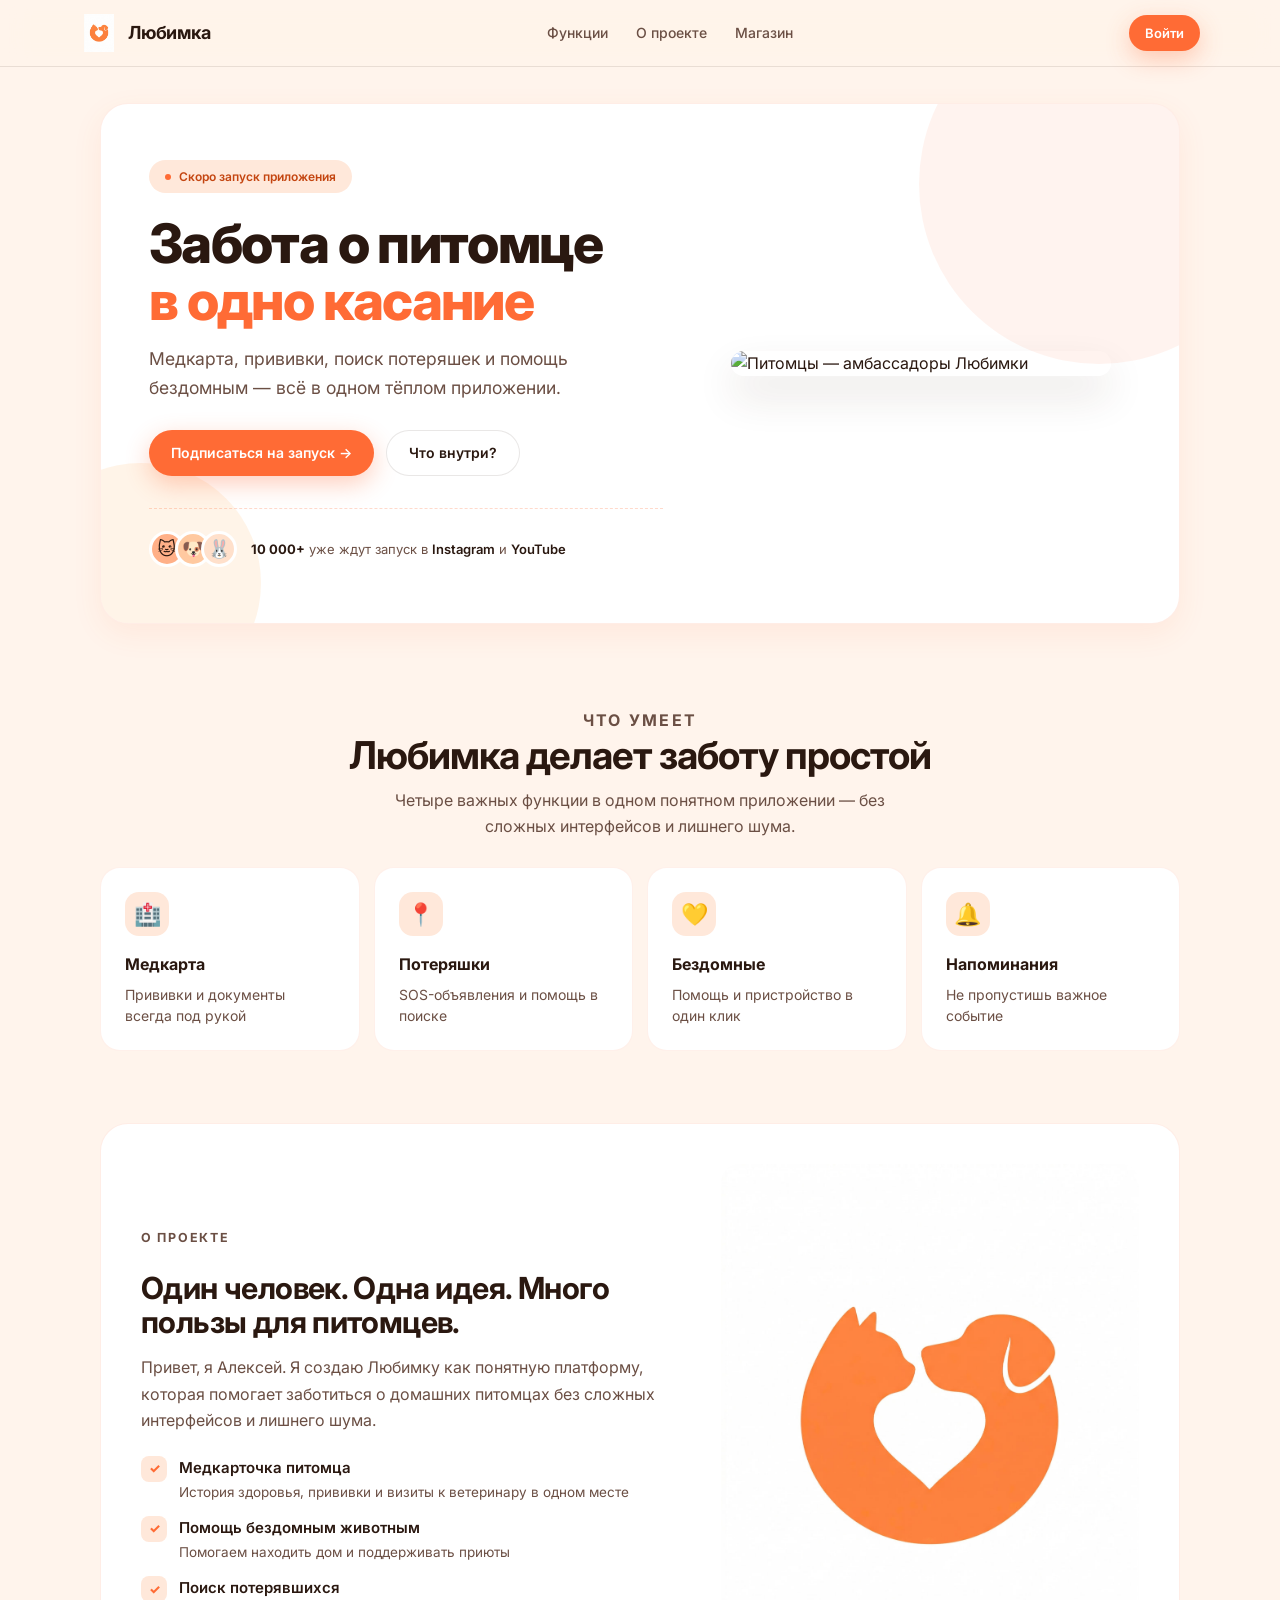
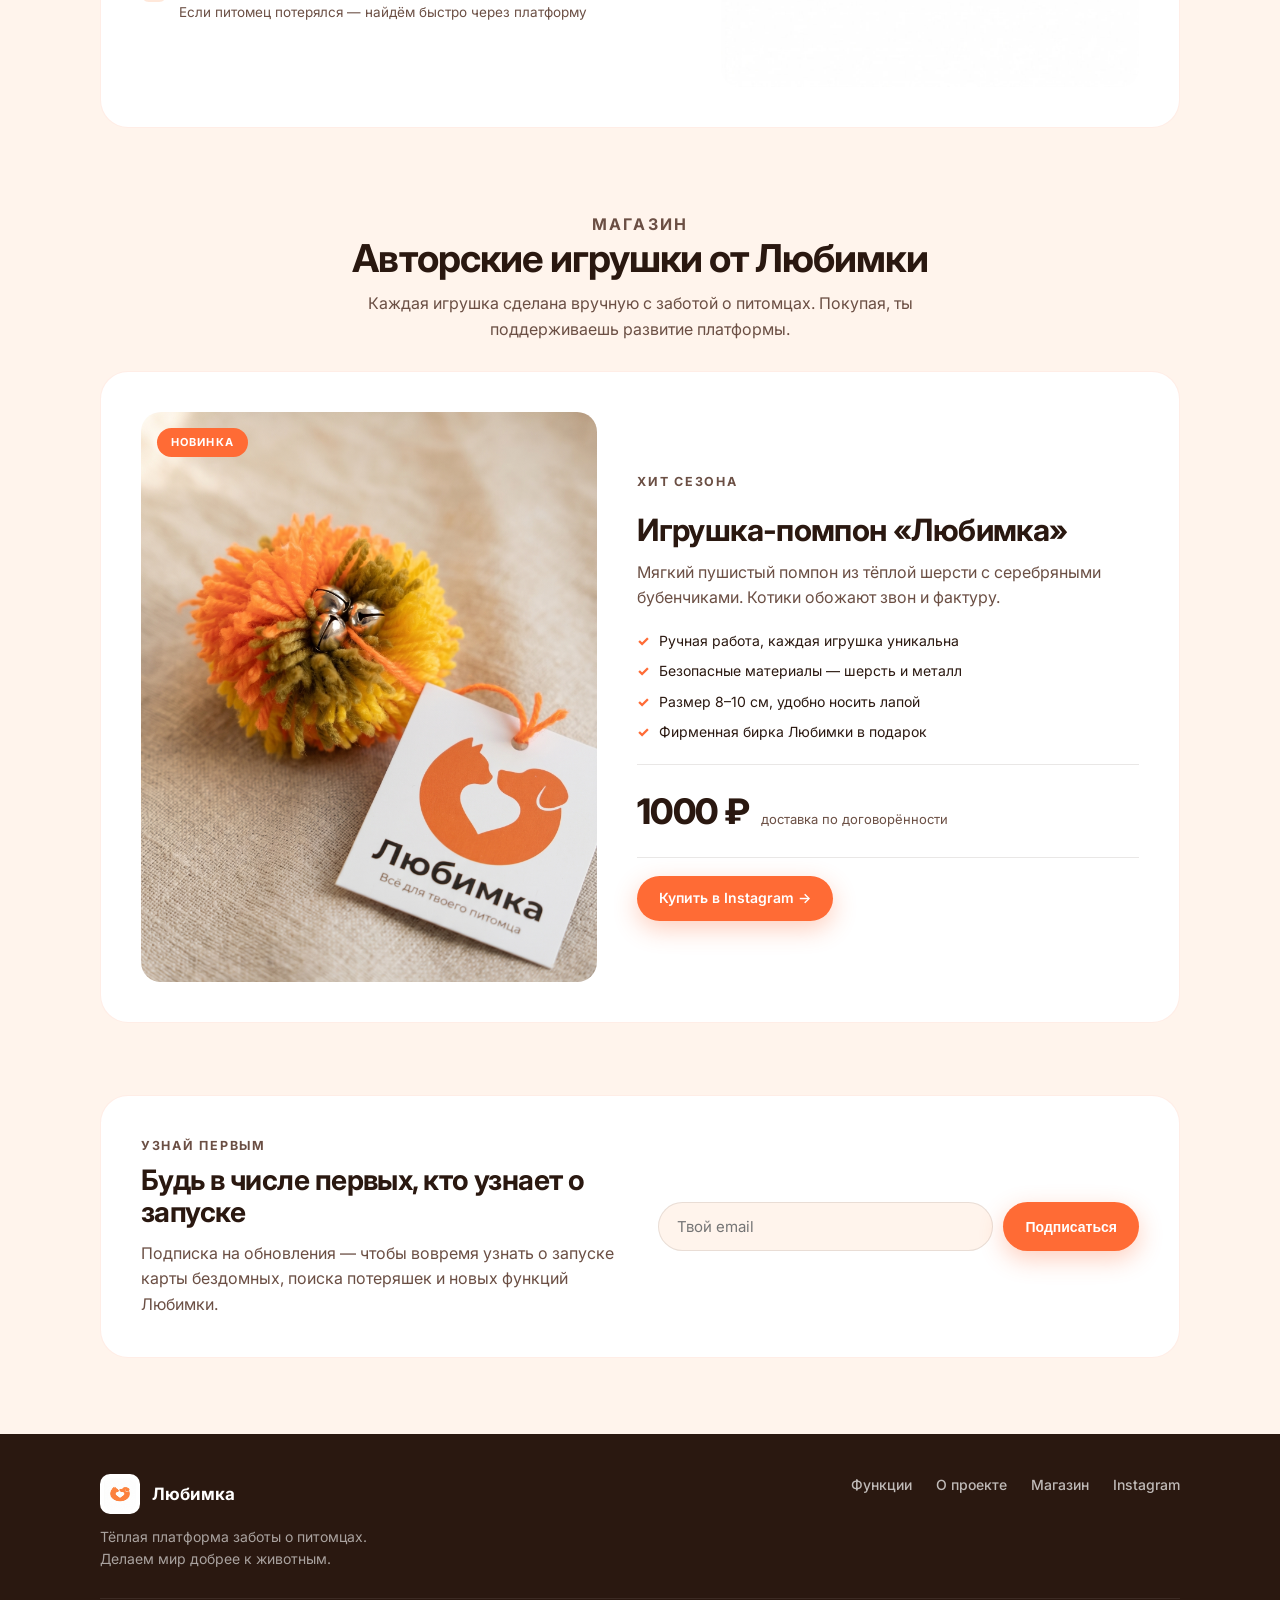
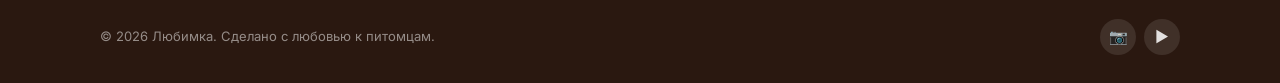
==== commit 9653f92d: "НОВЫЙ ДИЗАЙН КЛАУД МЕТРИКА ЯНДЕКС" ====
--- a/index.html
+++ b/index.html
@@ -16,6 +16,26 @@
   <link rel="preconnect" href="https://fonts.googleapis.com">
   <link rel="preconnect" href="https://fonts.gstatic.com" crossorigin>
   <link href="https://fonts.googleapis.com/css2?family=Inter:wght@400;500;600;700;800&display=swap" rel="stylesheet">
+
+  <!-- Yandex.Metrika counter -->
+  <script type="text/javascript">
+    (function(m,e,t,r,i,k,a){m[i]=m[i]||function(){(m[i].a=m[i].a||[]).push(arguments)};
+    m[i].l=1*new Date();
+    for (var j = 0; j < document.scripts.length; j++) {if (document.scripts[j].src === r) { return; }}
+    k=e.createElement(t),a=e.getElementsByTagName(t)[0],k.async=1,k.src=r,a.parentNode.insertBefore(k,a)})
+    (window, document, "script", "https://mc.yandex.ru/metrika/tag.js", "ym");
+
+    ym(109388259, "init", {
+      ssr:true,
+      webvisor:true,
+      clickmap:true,
+      ecommerce:"dataLayer",
+      accurateTrackBounce:true,
+      trackLinks:true
+    });
+  </script>
+  <noscript><div><img src="https://mc.yandex.ru/watch/109388259" style="position:absolute; left:-9999px;" alt="" /></div></noscript>
+  <!-- /Yandex.Metrika counter -->
   <style>
     :root {
       --bg: #FFF4EC;
@@ -849,7 +869,6 @@
         <a href="#features">Функции</a>
         <a href="#about">О проекте</a>
         <a href="#shop">Магазин</a>
-        <a href="#support">Поддержать</a>
       </nav>
       <a class="btn btn-sm" href="auth.html">Войти</a>
     </div>
@@ -1002,37 +1021,6 @@
       </div>
     </section>
 
-    <!-- ============= SUPPORT ============= -->
-    <section id="support">
-      <div class="container">
-        <div class="support-card">
-          <div class="support-content">
-            <p class="section-kicker">Поддержать проект</p>
-            <h3>Игрушки ручной работы помогают развивать Любимку</h3>
-            <p>Я делаю игрушки своими руками, а все деньги от заказов идут на разработку платформы и новые функции для питомцев.</p>
-            <div class="support-options">
-              <div class="support-option">
-                <strong>Мячик · 500₽</strong>
-                <span>Из мягкой шерсти</span>
-              </div>
-              <div class="support-option">
-                <strong>Мышка · 500₽</strong>
-                <span>Сшита вручную</span>
-              </div>
-              <div class="support-option">
-                <strong>Набор · 1500₽</strong>
-                <span>Сразу несколько игрушек</span>
-              </div>
-            </div>
-            <a class="btn btn-white" href="https://www.instagram.com/lubimka.app/" target="_blank" rel="noopener">Смотреть в Instagram →</a>
-          </div>
-          <div class="support-image">
-            <img src="lubimka-support-merch_e0a95299.png" alt="Игрушки ручной работы">
-          </div>
-        </div>
-      </div>
-    </section>
-
     <!-- ============= SUBSCRIBE ============= -->
     <section id="subscribe">
       <div class="container">
@@ -1066,7 +1054,6 @@
           <a href="#features">Функции</a>
           <a href="#about">О проекте</a>
           <a href="#shop">Магазин</a>
-          <a href="#support">Поддержать</a>
           <a href="https://www.instagram.com/lubimka.app/" target="_blank" rel="noopener">Instagram</a>
         </div>
       </div>
